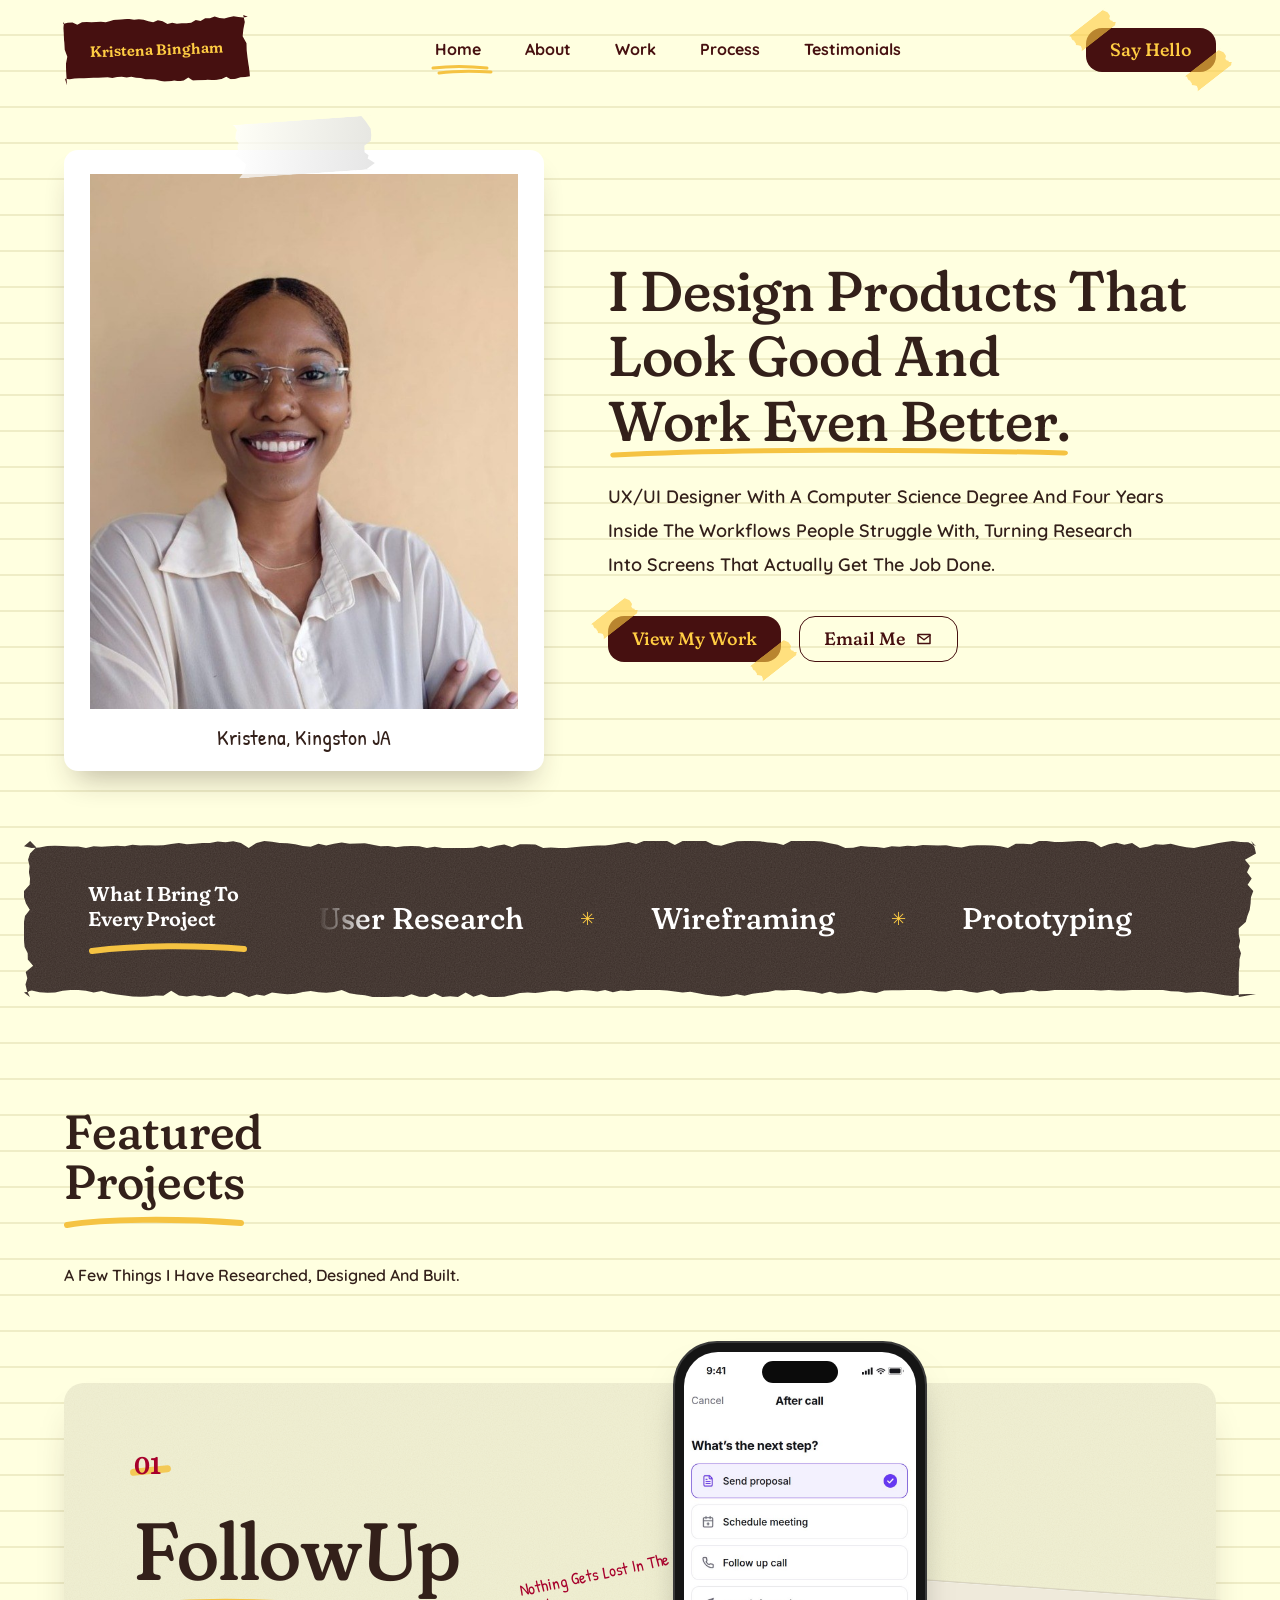
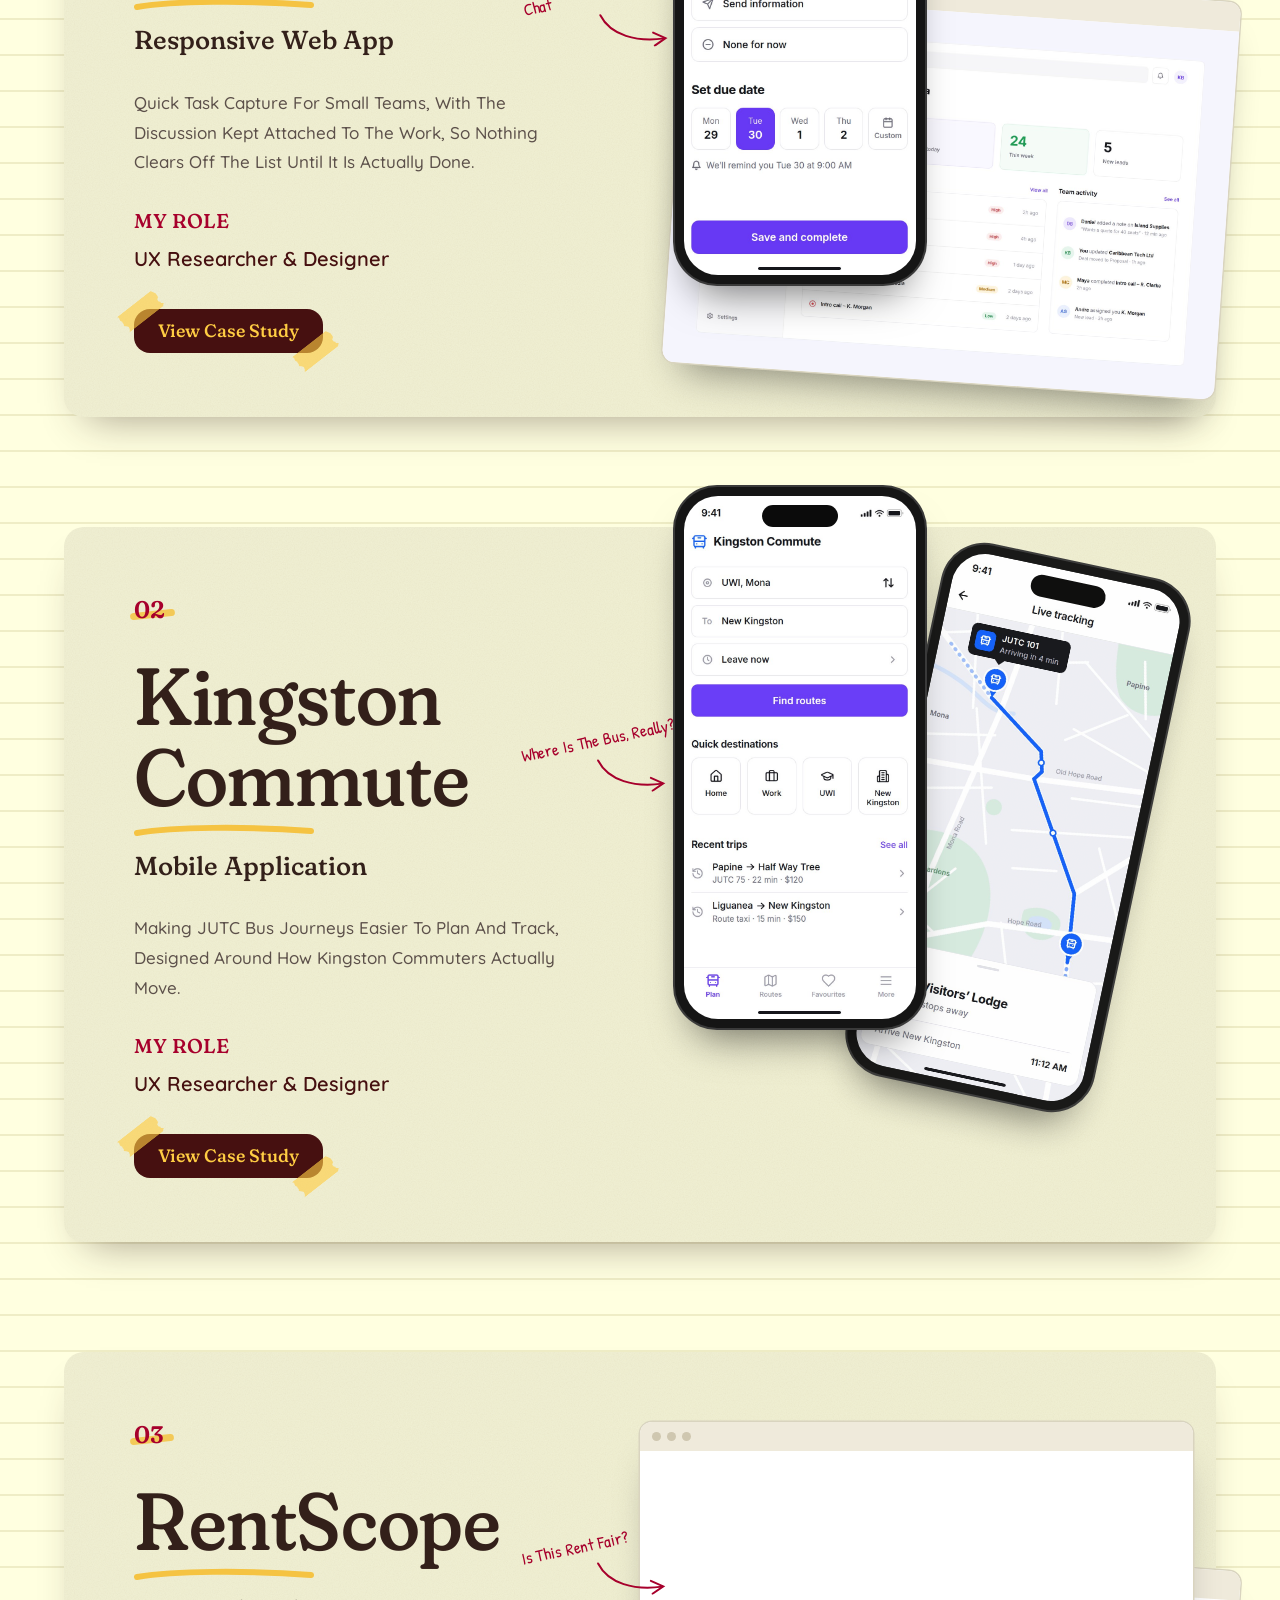
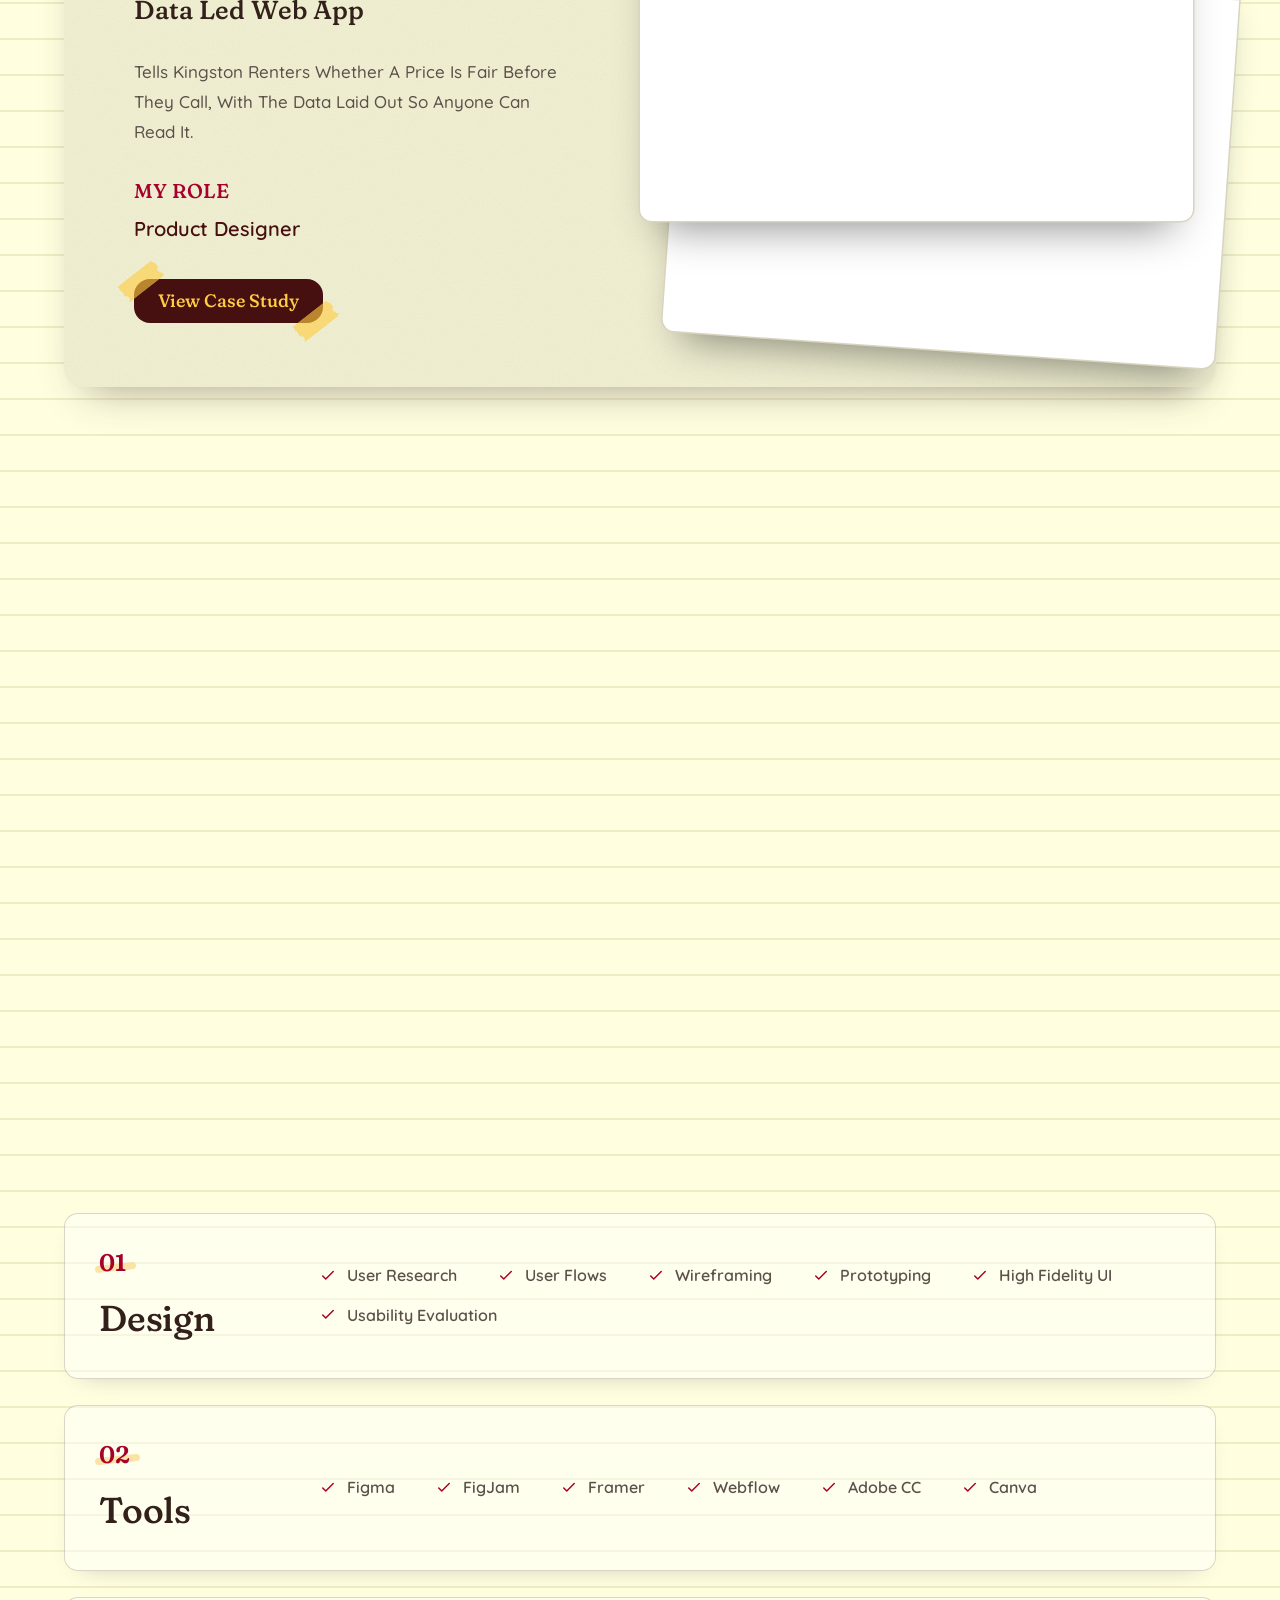
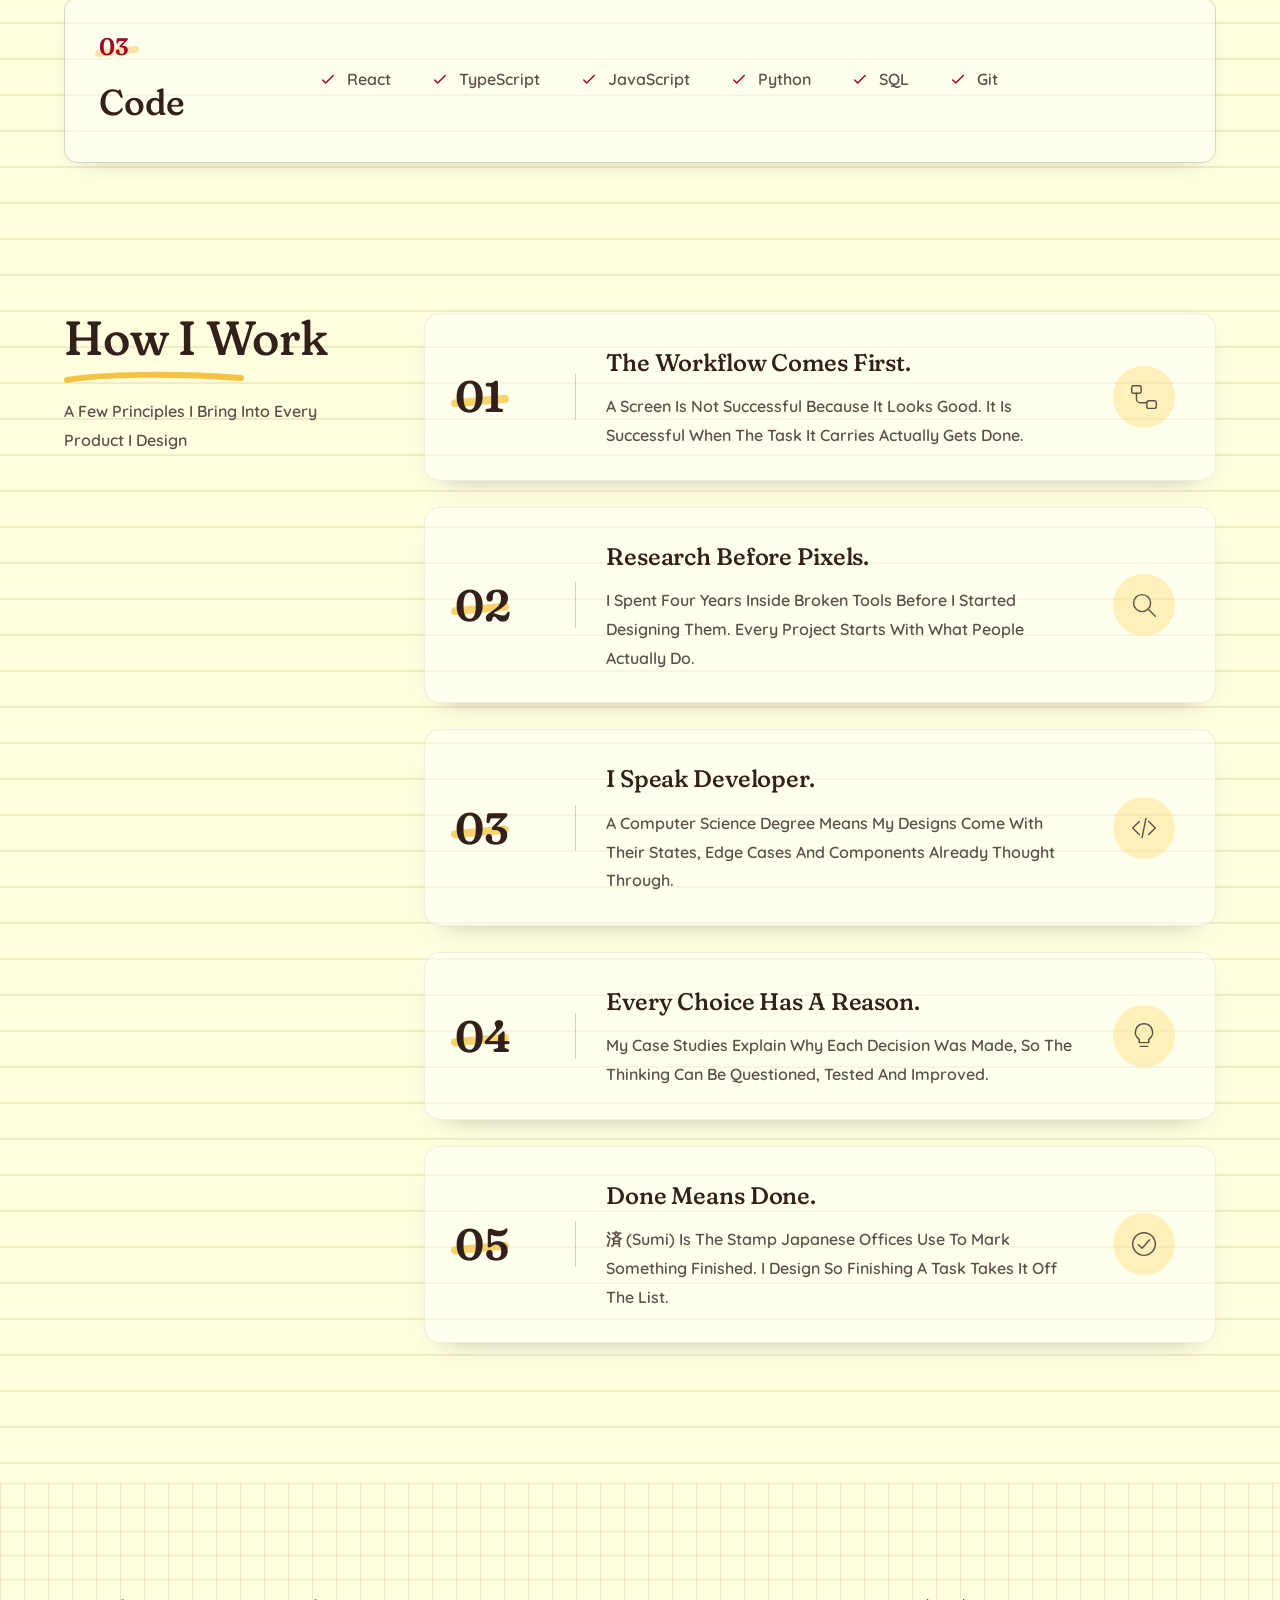
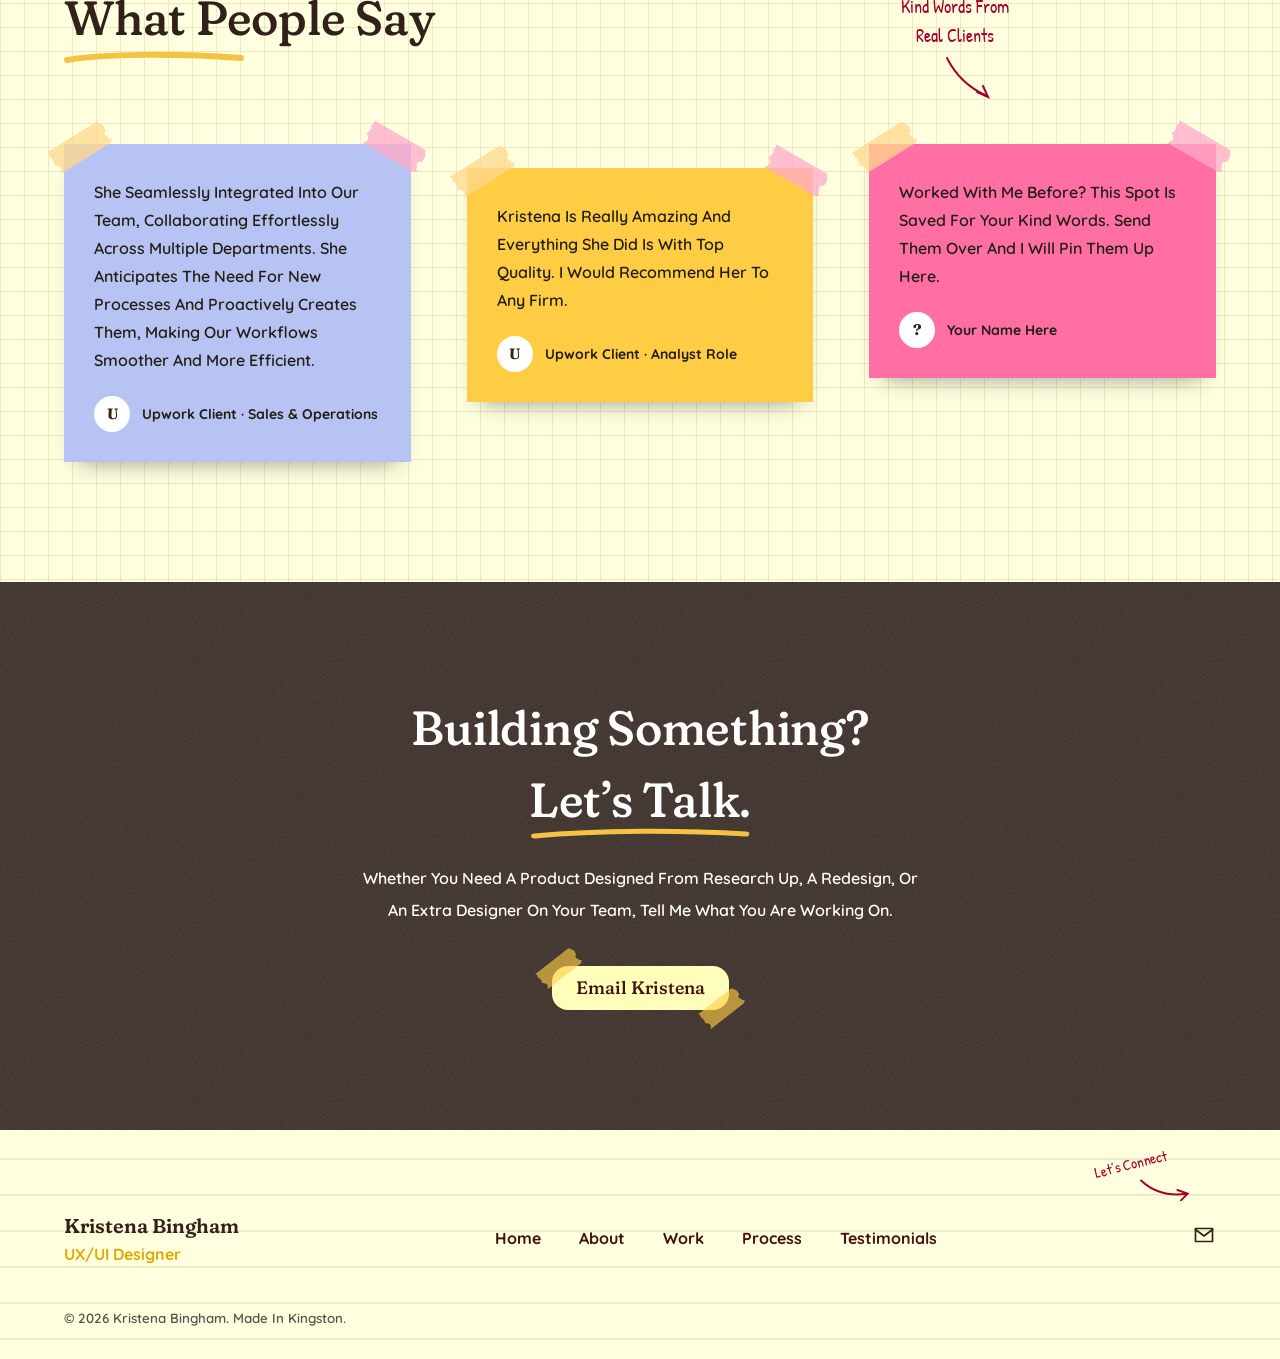
==== index.html @ 09a37aa5 "Rebuild the case studies in the notebook style and add Kristena's photo FollowUp, Kingston Commute a" ====
<!doctype html>
<html lang="en">
<head>
<meta charset="utf-8">
<meta name="viewport" content="width=device-width, initial-scale=1, viewport-fit=cover">
<title>Kristena Bingham | UX/UI Designer</title>
<meta name="description" content="UX/UI designer in Kingston, Jamaica, designing products that look good and work even better. Case studies: FollowUp, Kingston Commute and RentScope.">
<meta name="theme-color" content="#FFFFE0">
<meta property="og:title" content="Kristena Bingham | UX/UI Designer">
<meta property="og:description" content="UX/UI designer in Kingston, Jamaica, designing products that look good and work even better.">
<meta property="og:type" content="website">
<meta property="og:image" content="https://kristena-bingham.vercel.app/assets/images/followup/today.jpg">
<link rel="icon" href="data:image/svg+xml,%3Csvg xmlns='http://www.w3.org/2000/svg' viewBox='0 0 32 32'%3E%3Crect width='32' height='32' rx='7' fill='%23461010'/%3E%3Ctext x='16' y='22' font-family='Georgia' font-weight='700' font-size='15' text-anchor='middle' fill='%23FFCD43'%3EKB%3C/text%3E%3C/svg%3E">
<link rel="preconnect" href="https://fonts.googleapis.com">
<link rel="preconnect" href="https://fonts.gstatic.com" crossorigin>
<link rel="stylesheet" href="https://fonts.googleapis.com/css2?family=Fraunces:opsz,wght,SOFT,WONK@9..144,400..700,0..100,0..1&family=Quicksand:wght@400..700&family=Patrick+Hand&display=swap">
<link rel="stylesheet" href="/assets/css/home-rj.css?v=5">
<script>document.documentElement.classList.add('js')</script>
</head>
<body id="top">

<header class="top">
  <div class="wrap">
    <a class="badge" href="/">Kristena Bingham</a>
    <nav aria-label="Main">
      <ul class="menu">
        <li><a class="on" href="/">Home<svg class="swipe" viewBox="0 0 64 14" aria-hidden="true"><path d="M4 5 C 20 3, 40 3, 58 5" stroke-width="3"/><path d="M10 10 C 26 8, 44 8, 62 9" stroke-width="3"/></svg></a></li>
        <li><a href="#about">About<svg class="swipe" viewBox="0 0 64 14" aria-hidden="true"><path d="M4 5 C 20 3, 40 3, 58 5" stroke-width="3"/><path d="M10 10 C 26 8, 44 8, 62 9" stroke-width="3"/></svg></a></li>
        <li><a href="#work">Work<svg class="swipe" viewBox="0 0 64 14" aria-hidden="true"><path d="M4 5 C 20 3, 40 3, 58 5" stroke-width="3"/><path d="M10 10 C 26 8, 44 8, 62 9" stroke-width="3"/></svg></a></li>
        <li><a href="#process">Process<svg class="swipe" viewBox="0 0 64 14" aria-hidden="true"><path d="M4 5 C 20 3, 40 3, 58 5" stroke-width="3"/><path d="M10 10 C 26 8, 44 8, 62 9" stroke-width="3"/></svg></a></li>
        <li><a href="#testimonials">Testimonials<svg class="swipe" viewBox="0 0 64 14" aria-hidden="true"><path d="M4 5 C 20 3, 40 3, 58 5" stroke-width="3"/><path d="M10 10 C 26 8, 44 8, 62 9" stroke-width="3"/></svg></a></li>
      </ul>
    </nav>
    <a class="btn btn-dark taped" href="mailto:bingham.kristina1@gmail.com">Say Hello</a>
    <button class="burger" type="button" aria-label="Open menu" aria-expanded="false"><svg viewBox="0 0 24 24" fill="none" stroke="currentColor" stroke-width="2" stroke-linecap="round"><path d="M4 7h16M4 12h16M4 17h11"/></svg></button>
  </div>
</header>
<div class="drawer" id="drawer">
  <a href="/">Home</a><a href="#about">About</a><a href="#work">Work</a><a href="#process">Process</a><a href="#testimonials">Testimonials</a><a href="mailto:bingham.kristina1@gmail.com">Say Hello</a>
</div>

<main>

<section class="wrap hero">
  <figure class="polaroid rv">
    <div class="photo">
      <img src="/assets/images/kristena.jpg" alt="Kristena Bingham smiling, arms crossed, in a white shirt" width="800" height="800">
    </div>
    <figcaption>Kristena, Kingston JA</figcaption>
  </figure>
  <div class="rv">
    <h1>I Design Products That Look Good And <em>Work Even Better.<svg class="swipe" viewBox="0 0 300 16" preserveAspectRatio="none" aria-hidden="true"><path d="M4 10 C 80 4, 200 4, 296 8" stroke-width="5"/></svg></em></h1>
    <p class="lead">UX/UI Designer With A Computer Science Degree And Four Years Inside The Workflows People Struggle With, Turning Research Into Screens That Actually Get The Job Done.</p>
    <div class="ctas">
      <a class="btn btn-dark taped" href="#work">View My Work</a>
      <a class="btn btn-line" href="mailto:bingham.kristina1@gmail.com">Email Me
        <svg viewBox="0 0 24 24" fill="none" stroke="currentColor" stroke-width="2" stroke-linecap="round" stroke-linejoin="round" aria-hidden="true"><path d="M4 6h16v12H4z"/><path d="M4 7l8 6 8-6"/></svg></a>
    </div>
  </div>
</section>

<div class="band-wrap">
  <div class="band tools rv">
    <h2>What I Bring To Every Project<svg class="swipe" viewBox="0 0 160 16" aria-hidden="true"><path d="M4 10 C 50 4, 110 4, 156 8" stroke-width="6"/></svg></h2>
    <div class="marquee" aria-label="Skills">
      <div class="track">
        <span>User Research</span><span>Wireframing</span><span>Prototyping</span><span>Figma</span><span>Usability Testing</span><span>User Flows</span><span>HTML · CSS · JS</span>
        <span aria-hidden="true">User Research</span><span aria-hidden="true">Wireframing</span><span aria-hidden="true">Prototyping</span><span aria-hidden="true">Figma</span><span aria-hidden="true">Usability Testing</span><span aria-hidden="true">User Flows</span><span aria-hidden="true">HTML · CSS · JS</span>
      </div>
    </div>
  </div>
</div>

<section class="wrap block" id="work">
  <div class="head rv">
    <h2>Featured<br>Projects</h2>
    <svg class="swipe" viewBox="0 0 180 18" aria-hidden="true"><path d="M3 11 C 40 5, 110 4, 177 9" stroke-width="6"/></svg>
    <p>A Few Things I Have Researched, Designed And Built.</p>
  </div>

  <ol class="projects">
    <li class="proj rv">
      <div class="copy">
        <span class="num">01</span>
        <h3>FollowUp</h3>
        <svg class="swipe title-swipe" viewBox="0 0 180 18" aria-hidden="true"><path d="M3 11 C 40 5, 110 4, 177 9" stroke-width="6"/></svg>
        <p class="kind">Responsive Web App</p>
        <p class="desc">Quick Task Capture For Small Teams, With The Discussion Kept Attached To The Work, So Nothing Clears Off The List Until It Is Actually Done.</p>
        <p class="role-l">My Role</p>
        <p class="role">UX Researcher &amp; Designer</p>
        <a class="btn btn-dark taped" href="/followup">View Case Study</a>
      </div>
      <p class="note hand">Nothing Gets Lost In The Chat<svg viewBox="0 0 70 46" fill="none" stroke="currentColor" stroke-width="2" stroke-linecap="round" aria-hidden="true"><path d="M4 4 C 10 26, 34 38, 62 40"/><path d="M52 32 L 63 40 L 51 45"/></svg></p>
      <div class="art" aria-hidden="true">
        <span class="browser b2"><i><b></b><b></b><b></b></i><img src="/assets/images/followup/today.jpg" alt=""></span>
        <span class="phone p1"><img src="/assets/images/followup/phone.jpg" alt=""></span>
      </div>
    </li>

    <li class="proj rv">
      <div class="copy">
        <span class="num">02</span>
        <h3>Kingston Commute</h3>
        <svg class="swipe title-swipe" viewBox="0 0 180 18" aria-hidden="true"><path d="M3 11 C 40 5, 110 4, 177 9" stroke-width="6"/></svg>
        <p class="kind">Mobile Application</p>
        <p class="desc">Making JUTC Bus Journeys Easier To Plan And Track, Designed Around How Kingston Commuters Actually Move.</p>
        <p class="role-l">My Role</p>
        <p class="role">UX Researcher &amp; Designer</p>
        <a class="btn btn-dark taped" href="/commute">View Case Study</a>
      </div>
      <p class="note hand">Where Is The Bus, Really?<svg viewBox="0 0 70 46" fill="none" stroke="currentColor" stroke-width="2" stroke-linecap="round" aria-hidden="true"><path d="M4 4 C 10 26, 34 38, 62 40"/><path d="M52 32 L 63 40 L 51 45"/></svg></p>
      <div class="art" aria-hidden="true">
        <span class="phone p1"><img src="/assets/images/commute/screen-1.jpg" alt=""></span>
        <span class="phone p2"><img src="/assets/images/commute/screen-4.jpg" alt=""></span>
      </div>
    </li>

    <li class="proj rv">
      <div class="copy">
        <span class="num">03</span>
        <h3>RentScope</h3>
        <svg class="swipe title-swipe" viewBox="0 0 180 18" aria-hidden="true"><path d="M3 11 C 40 5, 110 4, 177 9" stroke-width="6"/></svg>
        <p class="kind">Data Led Web App</p>
        <p class="desc">Tells Kingston Renters Whether A Price Is Fair Before They Call, With The Data Laid Out So Anyone Can Read It.</p>
        <p class="role-l">My Role</p>
        <p class="role">Product Designer</p>
        <a class="btn btn-dark taped" href="/rentscope">View Case Study</a>
      </div>
      <p class="note hand">Is This Rent Fair?<svg viewBox="0 0 70 46" fill="none" stroke="currentColor" stroke-width="2" stroke-linecap="round" aria-hidden="true"><path d="M4 4 C 10 26, 34 38, 62 40"/><path d="M52 32 L 63 40 L 51 45"/></svg></p>
      <div class="art" aria-hidden="true">
        <span class="browser b1"><i><b></b><b></b><b></b></i><img src="/assets/images/rentscope/explore.jpg" alt=""></span>
        <span class="browser b2"><i><b></b><b></b><b></b></i><img src="/assets/images/rentscope/compare.jpg" alt=""></span>
      </div>
    </li>
  </ol>
</section>

<section class="proof" id="about">
  <div class="band-wrap">
    <div class="band rv">
      <div class="grid">
        <div class="head light">
          <h2>Proof Beyond The Pixels.</h2>
          <svg class="swipe" viewBox="0 0 180 18" aria-hidden="true"><path d="M3 11 C 40 5, 110 4, 177 9" stroke-width="6"/></svg>
          <p>A Few Things I Am Proud Of, On And Off The Canvas</p>
        </div>
        <ul>
          <li><svg viewBox="0 0 40 40" aria-hidden="true"><path d="M4 15 20 8l16 7-16 7z"/><path d="M11 18.5v7c0 2.5 4 4.5 9 4.5s9-2 9-4.5v-7"/><path d="M36 15v9"/></svg>BSc Computer Science, UWI</li>
          <li><svg viewBox="0 0 40 40" aria-hidden="true"><rect x="9" y="7" width="22" height="26" rx="2"/><path d="M14 14h12M14 20h12M14 26h7"/></svg>Minor In Japanese</li>
          <li><svg viewBox="0 0 40 40" aria-hidden="true"><circle cx="10" cy="11" r="4"/><circle cx="30" cy="11" r="4"/><circle cx="20" cy="30" r="4"/><path d="M13 13.5 18 27M27 13.5 22 27M14 11h12"/></svg>Four Years Inside Real Workflows</li>
          <li><svg viewBox="0 0 40 40" aria-hidden="true"><circle cx="20" cy="16" r="9"/><path d="M15 23.5 13 34l7-4 7 4-2-10.5"/><path d="M16.5 16l2.5 2.5 4.5-5"/></svg>Google UX Design Certificate</li>
        </ul>
      </div>
    </div>
  </div>
</section>

<section class="wrap block">
  <div class="head rv">
    <h2>What I Design With</h2>
    <svg class="swipe" viewBox="0 0 180 18" aria-hidden="true"><path d="M3 11 C 40 5, 110 4, 177 9" stroke-width="6"/></svg>
    <p>The Skills And Tools I Use Most To Turn Research Into Real Screens</p>
  </div>
  <div class="kit">
    <div class="row rv">
      <div><span class="num">01</span><h3>Design</h3></div>
      <ul>
        <li><svg viewBox="0 0 24 24" aria-hidden="true"><path d="M5 12l4 4 10-10"/></svg>User Research</li>
        <li><svg viewBox="0 0 24 24" aria-hidden="true"><path d="M5 12l4 4 10-10"/></svg>User Flows</li>
        <li><svg viewBox="0 0 24 24" aria-hidden="true"><path d="M5 12l4 4 10-10"/></svg>Wireframing</li>
        <li><svg viewBox="0 0 24 24" aria-hidden="true"><path d="M5 12l4 4 10-10"/></svg>Prototyping</li>
        <li><svg viewBox="0 0 24 24" aria-hidden="true"><path d="M5 12l4 4 10-10"/></svg>High Fidelity UI</li>
        <li><svg viewBox="0 0 24 24" aria-hidden="true"><path d="M5 12l4 4 10-10"/></svg>Usability Evaluation</li>
      </ul>
    </div>
    <div class="row rv">
      <div><span class="num">02</span><h3>Tools</h3></div>
      <ul>
        <li><svg viewBox="0 0 24 24" aria-hidden="true"><path d="M5 12l4 4 10-10"/></svg>Figma</li>
        <li><svg viewBox="0 0 24 24" aria-hidden="true"><path d="M5 12l4 4 10-10"/></svg>FigJam</li>
        <li><svg viewBox="0 0 24 24" aria-hidden="true"><path d="M5 12l4 4 10-10"/></svg>Framer</li>
        <li><svg viewBox="0 0 24 24" aria-hidden="true"><path d="M5 12l4 4 10-10"/></svg>Webflow</li>
        <li><svg viewBox="0 0 24 24" aria-hidden="true"><path d="M5 12l4 4 10-10"/></svg>Adobe CC</li>
        <li><svg viewBox="0 0 24 24" aria-hidden="true"><path d="M5 12l4 4 10-10"/></svg>Canva</li>
      </ul>
    </div>
    <div class="row rv">
      <div><span class="num">03</span><h3>Code</h3></div>
      <ul>
        <li><svg viewBox="0 0 24 24" aria-hidden="true"><path d="M5 12l4 4 10-10"/></svg>React</li>
        <li><svg viewBox="0 0 24 24" aria-hidden="true"><path d="M5 12l4 4 10-10"/></svg>TypeScript</li>
        <li><svg viewBox="0 0 24 24" aria-hidden="true"><path d="M5 12l4 4 10-10"/></svg>JavaScript</li>
        <li><svg viewBox="0 0 24 24" aria-hidden="true"><path d="M5 12l4 4 10-10"/></svg>Python</li>
        <li><svg viewBox="0 0 24 24" aria-hidden="true"><path d="M5 12l4 4 10-10"/></svg>SQL</li>
        <li><svg viewBox="0 0 24 24" aria-hidden="true"><path d="M5 12l4 4 10-10"/></svg>Git</li>
      </ul>
    </div>
  </div>
</section>

<section class="wrap block how" id="process">
  <div class="head rv">
    <h2>How I Work</h2>
    <svg class="swipe" viewBox="0 0 180 18" aria-hidden="true"><path d="M3 11 C 40 5, 110 4, 177 9" stroke-width="6"/></svg>
    <p>A Few Principles I Bring Into Every Product I Design</p>
  </div>
  <ol>
    <li class="rv"><span class="big">01</span><span class="rule"></span><div><h3>The Workflow Comes First.</h3><p>A Screen Is Not Successful Because It Looks Good. It Is Successful When The Task It Carries Actually Gets Done.</p></div><span class="ic"><svg viewBox="0 0 36 36" aria-hidden="true"><rect x="5" y="6" width="10" height="8" rx="2"/><rect x="21" y="22" width="10" height="8" rx="2"/><path d="M10 14v6a4 4 0 0 0 4 4h7"/></svg></span></li>
    <li class="rv"><span class="big">02</span><span class="rule"></span><div><h3>Research Before Pixels.</h3><p>I Spent Four Years Inside Broken Tools Before I Started Designing Them. Every Project Starts With What People Actually Do.</p></div><span class="ic"><svg viewBox="0 0 36 36" aria-hidden="true"><circle cx="16" cy="16" r="9"/><path d="M23 23l7 7"/></svg></span></li>
    <li class="rv"><span class="big">03</span><span class="rule"></span><div><h3>I Speak Developer.</h3><p>A Computer Science Degree Means My Designs Come With Their States, Edge Cases And Components Already Thought Through.</p></div><span class="ic"><svg viewBox="0 0 36 36" aria-hidden="true"><path d="M13 11l-7 7 7 7M23 11l7 7-7 7M20 8l-4 20"/></svg></span></li>
    <li class="rv"><span class="big">04</span><span class="rule"></span><div><h3>Every Choice Has A Reason.</h3><p>My Case Studies Explain Why Each Decision Was Made, So The Thinking Can Be Questioned, Tested And Improved.</p></div><span class="ic"><svg viewBox="0 0 36 36" aria-hidden="true"><path d="M18 5a9 9 0 0 0-5 16.5V25h10v-3.5A9 9 0 0 0 18 5z"/><path d="M14 29h8"/></svg></span></li>
    <li class="rv"><span class="big">05</span><span class="rule"></span><div><h3>Done Means Done.</h3><p>済 (Sumi) Is The Stamp Japanese Offices Use To Mark Something Finished. I Design So Finishing A Task Takes It Off The List.</p></div><span class="ic"><svg viewBox="0 0 36 36" aria-hidden="true"><circle cx="18" cy="18" r="12"/><path d="M12 18.5l4 4 8-9"/></svg></span></li>
  </ol>
</section>

<section class="grid-paper" id="testimonials">
  <div class="wrap">
    <div class="notes-head">
      <div class="head rv">
        <h2>What People Say</h2>
        <svg class="swipe" viewBox="0 0 180 18" aria-hidden="true"><path d="M3 11 C 40 5, 110 4, 177 9" stroke-width="6"/></svg>
      </div>
      <p class="hand rv">Kind Words From<br>Real Clients<svg viewBox="0 0 56 50" fill="none" stroke="currentColor" stroke-width="2" stroke-linecap="round" aria-hidden="true"><path d="M6 4 C 14 20, 28 34, 46 42"/><path d="M36 38 L 47 43 L 42 32"/></svg></p>
    </div>
    <div class="notes">
      <blockquote class="note-card n1 rv">
        <p>She Seamlessly Integrated Into Our Team, Collaborating Effortlessly Across Multiple Departments. She Anticipates The Need For New Processes And Proactively Creates Them, Making Our Workflows Smoother And More Efficient.</p>
        <footer><i>U</i>Upwork Client · Sales &amp; Operations</footer>
      </blockquote>
      <blockquote class="note-card n2 rv">
        <p>Kristena Is Really Amazing And Everything She Did Is With Top Quality. I Would Recommend Her To Any Firm.</p>
        <footer><i>U</i>Upwork Client · Analyst Role</footer>
      </blockquote>
      <a class="note-card n3 rv" href="mailto:bingham.kristina1@gmail.com?subject=A%20few%20kind%20words">
        <p>Worked With Me Before? This Spot Is Saved For Your Kind Words. Send Them Over And I Will Pin Them Up Here.</p>
        <footer><i>?</i>Your Name Here</footer>
      </a>
    </div>
  </div>
</section>

<section class="talk" id="contact">
  <h2 class="rv">Building Something?<br><span>Let&rsquo;s Talk.<svg class="swipe" viewBox="0 0 160 16" preserveAspectRatio="none" aria-hidden="true"><path d="M4 10 C 50 4, 110 4, 156 8" stroke-width="5"/></svg></span></h2>
  <p class="rv">Whether You Need A Product Designed From Research Up, A Redesign, Or An Extra Designer On Your Team, Tell Me What You Are Working On.</p>
  <a class="btn btn-cream taped rv" href="mailto:bingham.kristina1@gmail.com">Email Kristena</a>
</section>

</main>

<footer class="foot wrap">
  <p class="hand">Let&rsquo;s Connect<svg viewBox="0 0 50 34" fill="none" stroke="currentColor" stroke-width="2" stroke-linecap="round" aria-hidden="true"><path d="M3 4 C 12 18, 26 26, 44 28"/><path d="M36 22 L 45 28 L 37 33"/></svg></p>
  <div class="row">
    <div class="who"><b>Kristena Bingham</b><span>UX/UI Designer</span></div>
    <nav aria-label="Footer"><a href="/">Home</a><a href="#about">About</a><a href="#work">Work</a><a href="#process">Process</a><a href="#testimonials">Testimonials</a></nav>
    <div class="soc"><a href="mailto:bingham.kristina1@gmail.com" aria-label="Email"><svg viewBox="0 0 24 24"><path d="M3.5 5.5h17v13h-17z"/><path d="M3.5 6.5l8.5 6.5 8.5-6.5"/></svg></a></div>
  </div>
  <small>&copy; 2026 Kristena Bingham. Made In Kingston.</small>
</footer>

<script>
(function(){
  var io=new IntersectionObserver(function(es){es.forEach(function(e){if(e.isIntersecting){e.target.classList.add('in');io.unobserve(e.target)}})},{threshold:.12});
  document.querySelectorAll('.rv').forEach(function(el){io.observe(el)});
  setTimeout(function(){document.querySelectorAll('.rv').forEach(function(el){if(el.getBoundingClientRect().top<innerHeight)el.classList.add('in')})},60);
  var b=document.querySelector('.burger'),d=document.getElementById('drawer');
  b.addEventListener('click',function(){var o=d.classList.toggle('open');b.setAttribute('aria-expanded',o)});
  d.querySelectorAll('a').forEach(function(a){a.addEventListener('click',function(){d.classList.remove('open');b.setAttribute('aria-expanded','false')})});
})();
</script>
</body>
</html>
---- assets/css/home-rj.css ----
:root{
--torn-band:polygon(0.00% 3.32%,0.63% 4.50%,1.26% 4.12%,1.89% 3.19%,2.52% 3.05%,3.14% 3.16%,3.77% 3.46%,4.40% 3.49%,5.03% 4.50%,5.66% 3.36%,6.29% 3.67%,6.92% 3.32%,7.55% 2.99%,8.18% 3.40%,8.81% 2.35%,9.43% 2.90%,10.06% 2.77%,10.69% 2.84%,11.32% 2.76%,11.95% 1.90%,12.58% 1.23%,13.21% 2.03%,13.84% 1.71%,14.47% 1.21%,15.09% 1.34%,15.72% 0.35%,16.35% 0.87%,16.98% 0.21%,17.61% 1.26%,18.24% 4.50%,18.87% 1.27%,19.50% 0.07%,20.13% 0.54%,20.75% 1.31%,21.38% 1.40%,22.01% 2.03%,22.64% 3.23%,23.27% 3.71%,23.90% 1.69%,24.53% 2.82%,25.16% 1.83%,25.79% 0.99%,26.42% 1.78%,27.04% 1.58%,27.67% 1.44%,28.30% 2.43%,28.93% 3.43%,29.56% 3.21%,30.19% 4.04%,30.82% 3.38%,31.45% 3.15%,32.08% 3.30%,32.70% 4.50%,33.33% 3.70%,33.96% 4.50%,34.59% 4.50%,35.22% 4.50%,35.85% 4.50%,36.48% 4.37%,37.11% 3.12%,37.74% 4.50%,38.36% 3.10%,38.99% 2.27%,39.62% 3.97%,40.25% 2.03%,40.88% 2.13%,41.51% 2.19%,42.14% 4.50%,42.77% 4.11%,43.40% 4.50%,44.03% 4.50%,44.65% 4.05%,45.28% 3.55%,45.91% 3.15%,46.54% 2.94%,47.17% 2.89%,47.80% 2.27%,48.43% 1.24%,49.06% 0.64%,49.69% 1.90%,50.31% 0.00%,50.94% 0.00%,51.57% 0.00%,52.20% 0.00%,52.83% 2.52%,53.46% 0.00%,54.09% 0.00%,54.72% 0.00%,55.35% 0.00%,55.97% 2.47%,56.60% 3.03%,57.23% 1.43%,57.86% 0.22%,58.49% 0.00%,59.12% 0.00%,59.75% 0.18%,60.38% 0.99%,61.01% 1.22%,61.64% 2.61%,62.26% 0.00%,62.89% 0.00%,63.52% 0.08%,64.15% 0.00%,64.78% 0.38%,65.41% 1.45%,66.04% 2.43%,66.67% 4.50%,67.30% 4.33%,67.92% 3.17%,68.55% 3.74%,69.18% 3.83%,69.81% 4.44%,70.44% 3.41%,71.07% 3.63%,71.70% 2.99%,72.33% 3.42%,72.96% 2.60%,73.58% 2.79%,74.21% 2.88%,74.84% 2.70%,75.47% 3.76%,76.10% 4.16%,76.73% 3.06%,77.36% 2.78%,77.99% 2.72%,78.62% 2.87%,79.25% 3.39%,79.87% 4.45%,80.50% 1.72%,81.13% 1.76%,81.76% 2.08%,82.39% 0.00%,83.02% 0.00%,83.65% 0.63%,84.28% 0.71%,84.91% 0.33%,85.53% 0.00%,86.16% 0.00%,86.79% 0.73%,87.42% 4.03%,88.05% 2.07%,88.68% 1.20%,89.31% 2.33%,89.94% 1.35%,90.57% 4.50%,91.19% 3.62%,91.82% 2.03%,92.45% 2.36%,93.08% 1.79%,93.71% 3.03%,94.34% 3.97%,94.97% 4.50%,95.60% 3.42%,96.23% 2.60%,96.86% 1.50%,97.48% 0.60%,98.11% 0.00%,98.74% 0.65%,99.37% 0.83%,100.00% 3.33%,99.60% 0.00%,99.88% 4.00%,100.00% 8.00%,99.10% 12.00%,99.51% 16.00%,99.27% 20.00%,99.65% 24.00%,99.32% 28.00%,99.78% 32.00%,99.59% 36.00%,99.56% 40.00%,99.49% 44.00%,99.30% 48.00%,99.17% 52.00%,98.60% 56.00%,98.60% 60.00%,98.71% 64.00%,98.60% 68.00%,98.78% 72.00%,98.66% 76.00%,98.65% 80.00%,98.60% 84.00%,98.60% 88.00%,98.60% 92.00%,98.60% 96.00%,98.60% 100.00%,100.00% 98.12%,99.37% 98.09%,98.74% 98.30%,98.11% 99.36%,97.48% 98.93%,96.86% 98.09%,96.23% 97.32%,95.60% 96.65%,94.97% 97.02%,94.34% 97.21%,93.71% 96.43%,93.08% 96.33%,92.45% 95.50%,91.82% 95.50%,91.19% 95.50%,90.57% 95.50%,89.94% 95.50%,89.31% 95.86%,88.68% 95.86%,88.05% 95.50%,87.42% 95.83%,86.79% 95.50%,86.16% 95.50%,85.53% 95.50%,84.91% 95.50%,84.28% 95.50%,83.65% 95.50%,83.02% 96.23%,82.39% 96.32%,81.76% 95.57%,81.13% 96.77%,80.50% 97.02%,79.87% 97.33%,79.25% 98.15%,78.62% 95.50%,77.99% 96.33%,77.36% 97.32%,76.73% 96.64%,76.10% 95.50%,75.47% 95.50%,74.84% 96.40%,74.21% 96.32%,73.58% 95.50%,72.96% 95.50%,72.33% 95.50%,71.70% 95.50%,71.07% 95.75%,70.44% 95.71%,69.81% 95.81%,69.18% 97.50%,68.55% 96.79%,67.92% 95.92%,67.30% 96.88%,66.67% 97.57%,66.04% 97.76%,65.41% 96.71%,64.78% 97.91%,64.15% 96.84%,63.52% 96.37%,62.89% 95.50%,62.26% 95.50%,61.64% 95.90%,61.01% 95.68%,60.38% 96.81%,59.75% 97.28%,59.12% 97.93%,58.49% 99.21%,57.86% 98.29%,57.23% 99.30%,56.60% 99.72%,55.97% 99.09%,55.35% 98.51%,54.72% 97.62%,54.09% 96.61%,53.46% 97.16%,52.83% 96.47%,52.20% 95.89%,51.57% 95.50%,50.94% 95.50%,50.31% 95.50%,49.69% 95.50%,49.06% 96.18%,48.43% 95.78%,47.80% 96.95%,47.17% 95.50%,46.54% 96.54%,45.91% 95.76%,45.28% 95.50%,44.65% 95.87%,44.03% 96.84%,43.40% 96.03%,42.77% 95.96%,42.14% 96.77%,41.51% 97.46%,40.88% 97.11%,40.25% 97.39%,39.62% 98.64%,38.99% 99.79%,38.36% 100.00%,37.74% 100.00%,37.11% 98.29%,36.48% 99.84%,35.85% 97.18%,35.22% 100.00%,34.59% 99.48%,33.96% 100.00%,33.33% 97.70%,32.70% 99.93%,32.08% 99.91%,31.45% 98.20%,30.82% 100.00%,30.19% 99.69%,29.56% 100.00%,28.93% 100.00%,28.30% 100.00%,27.67% 98.85%,27.04% 98.43%,26.42% 97.56%,25.79% 95.50%,25.16% 96.73%,24.53% 97.20%,23.90% 96.89%,23.27% 96.17%,22.64% 96.82%,22.01% 97.94%,21.38% 98.20%,20.75% 97.72%,20.13% 97.04%,19.50% 99.12%,18.87% 98.47%,18.24% 100.00%,17.61% 97.82%,16.98% 96.81%,16.35% 99.80%,15.72% 100.00%,15.09% 98.91%,14.47% 99.75%,13.84% 98.85%,13.21% 99.71%,12.58% 99.11%,11.95% 95.95%,11.32% 99.12%,10.69% 99.03%,10.06% 99.74%,9.43% 99.84%,8.81% 99.63%,8.18% 99.08%,7.55% 98.32%,6.92% 97.52%,6.29% 96.18%,5.66% 97.06%,5.03% 96.06%,4.40% 95.50%,3.77% 95.50%,3.14% 95.93%,2.52% 97.15%,1.89% 97.25%,1.26% 96.95%,0.63% 95.76%,0.00% 97.08%,0.48% 100.00%,0.24% 96.00%,0.12% 92.00%,0.27% 88.00%,0.14% 84.00%,0.74% 80.00%,0.31% 76.00%,0.30% 72.00%,0.05% 68.00%,0.00% 64.00%,0.00% 60.00%,0.00% 56.00%,0.00% 52.00%,0.08% 48.00%,0.47% 44.00%,0.16% 40.00%,0.00% 36.00%,0.00% 32.00%,0.46% 28.00%,0.49% 24.00%,0.40% 20.00%,0.45% 16.00%,0.33% 12.00%,0.49% 8.00%,0.99% 4.00%,0.50% 0.00%);
--torn-badge:polygon(0.00% 4.29%,2.56% 2.79%,5.13% 2.45%,7.69% 6.39%,10.26% 2.59%,12.82% 2.29%,15.38% 3.15%,17.95% 3.16%,20.51% 2.75%,23.08% 3.72%,25.64% 2.16%,28.21% 0.00%,30.77% 0.00%,33.33% 0.00%,35.90% 0.00%,38.46% 1.56%,41.03% 1.18%,43.59% 1.92%,46.15% 4.57%,48.72% 6.39%,51.28% 3.81%,53.85% 5.44%,56.41% 10.00%,58.97% 8.36%,61.54% 10.00%,64.10% 9.77%,66.67% 10.00%,69.23% 9.48%,71.79% 5.14%,74.36% 7.07%,76.92% 3.09%,79.49% 3.32%,82.05% 0.82%,84.62% 3.47%,87.18% 4.36%,89.74% 2.95%,92.31% 1.64%,94.87% 2.75%,97.44% 4.08%,100.00% 3.14%,97.50% 0.00%,98.23% 11.11%,97.31% 22.22%,96.80% 33.33%,98.74% 44.44%,98.72% 55.56%,99.02% 66.67%,99.42% 77.78%,100.00% 88.89%,100.00% 100.00%,100.00% 95.96%,97.44% 96.95%,94.87% 97.22%,92.31% 99.25%,89.74% 100.00%,87.18% 95.49%,84.62% 99.01%,82.05% 100.00%,79.49% 100.00%,76.92% 99.15%,74.36% 100.00%,71.79% 100.00%,69.23% 100.00%,66.67% 94.58%,64.10% 99.10%,61.54% 100.00%,58.97% 98.74%,56.41% 100.00%,53.85% 100.00%,51.28% 98.22%,48.72% 96.17%,46.15% 95.46%,43.59% 94.99%,41.03% 93.00%,38.46% 92.31%,35.90% 90.50%,33.33% 91.21%,30.77% 90.00%,28.21% 90.09%,25.64% 91.37%,23.08% 90.00%,20.51% 90.00%,17.95% 90.00%,15.38% 90.00%,12.82% 90.00%,10.26% 90.00%,7.69% 90.00%,5.13% 90.00%,2.56% 90.80%,0.00% 90.00%,0.96% 100.00%,0.87% 88.89%,0.77% 77.78%,0.83% 66.67%,1.69% 55.56%,0.44% 44.44%,0.35% 33.33%,0.00% 22.22%,0.00% 11.11%,0.68% 0.00%);
--torn-tape:polygon(0.00% 0.00%,0.98% 0.00%,1.98% 0.00%,2.61% 0.00%,3.25% 0.00%,4.01% 0.00%,5.05% 0.00%,5.77% 0.00%,6.49% 0.00%,7.13% 0.00%,8.17% 0.00%,8.72% 0.00%,9.05% 0.00%,9.94% 0.00%,10.97% 0.00%,11.87% 0.00%,12.65% 0.00%,13.56% 0.00%,14.10% 0.00%,14.88% 0.00%,15.21% 0.00%,15.60% 0.00%,16.25% 0.00%,16.96% 0.00%,17.57% 0.00%,17.89% 0.00%,18.76% 0.00%,19.48% 0.00%,19.96% 0.00%,20.50% 0.00%,21.11% 0.00%,21.59% 0.00%,21.93% 0.00%,22.97% 0.00%,24.06% 0.00%,24.90% 0.00%,25.91% 0.00%,26.54% 0.00%,27.50% 0.00%,27.97% 0.00%,28.87% 0.00%,29.63% 0.00%,30.67% 0.00%,31.03% 0.00%,31.98% 0.00%,32.36% 0.00%,33.09% 0.00%,34.17% 0.00%,34.45% 0.00%,34.94% 0.00%,35.47% 0.00%,36.02% 0.00%,36.35% 0.00%,37.39% 0.00%,38.35% 0.00%,38.96% 0.00%,39.54% 0.00%,40.32% 0.00%,40.63% 0.00%,40.94% 0.00%,41.97% 0.00%,42.51% 0.00%,43.21% 0.00%,44.28% 0.00%,45.38% 0.00%,46.05% 0.00%,46.51% 0.00%,47.04% 0.00%,48.09% 0.00%,49.12% 0.00%,49.57% 0.00%,50.55% 0.00%,51.13% 0.00%,51.81% 0.00%,52.23% 0.00%,53.25% 0.00%,54.37% 0.00%,54.82% 0.00%,55.63% 0.00%,56.07% 0.00%,57.09% 0.00%,57.41% 0.00%,57.78% 0.00%,58.67% 0.00%,59.21% 0.00%,60.25% 0.00%,61.26% 0.00%,62.14% 0.00%,62.53% 0.00%,63.39% 0.00%,64.46% 0.00%,65.12% 0.00%,65.46% 0.00%,65.93% 0.00%,66.47% 0.00%,67.34% 0.00%,67.79% 0.00%,68.22% 0.00%,68.70% 0.00%,69.54% 0.00%,70.48% 0.00%,71.07% 0.00%,71.91% 0.00%,72.93% 0.00%,73.71% 0.00%,74.18% 0.00%,74.71% 0.00%,75.77% 0.00%,76.61% 0.00%,77.13% 0.00%,77.94% 0.00%,78.30% 0.00%,79.40% 0.00%,80.05% 0.00%,80.78% 0.00%,81.50% 0.00%,81.82% 0.00%,82.61% 0.00%,83.13% 0.00%,83.62% 0.00%,84.57% 0.00%,84.92% 0.00%,85.44% 0.00%,86.36% 0.00%,86.84% 0.00%,87.36% 0.00%,88.10% 0.00%,88.54% 0.00%,89.57% 0.00%,90.68% 0.00%,90.99% 0.00%,91.66% 0.00%,92.57% 0.00%,93.17% 0.00%,94.23% 0.00%,94.93% 0.00%,95.36% 0.00%,96.11% 0.00%,96.93% 0.00%,97.51% 0.00%,98.34% 0.00%,99.28% 0.00%,100.00% 0.00%,92.39% 0.00%,95.32% 10.99%,98.43% 24.87%,98.51% 36.89%,97.88% 47.05%,93.04% 55.41%,92.88% 67.51%,95.60% 73.65%,94.78% 79.64%,99.68% 88.63%,93.57% 98.68%,100.00% 100.00%,98.99% 100.00%,98.56% 100.00%,98.15% 100.00%,97.85% 100.00%,97.16% 100.00%,96.51% 100.00%,95.86% 100.00%,95.36% 100.00%,94.41% 100.00%,94.07% 100.00%,93.03% 100.00%,92.27% 100.00%,91.53% 100.00%,90.59% 100.00%,90.11% 100.00%,89.70% 100.00%,89.16% 100.00%,88.85% 100.00%,88.30% 100.00%,87.50% 100.00%,86.78% 100.00%,86.28% 100.00%,85.50% 100.00%,85.15% 100.00%,84.18% 100.00%,83.76% 100.00%,83.26% 100.00%,82.85% 100.00%,81.99% 100.00%,81.01% 100.00%,80.07% 100.00%,79.74% 100.00%,79.11% 100.00%,78.53% 100.00%,78.06% 100.00%,76.97% 100.00%,76.65% 100.00%,75.96% 100.00%,75.04% 100.00%,73.93% 100.00%,73.53% 100.00%,72.87% 100.00%,71.96% 100.00%,71.65% 100.00%,71.17% 100.00%,70.14% 100.00%,69.74% 100.00%,69.13% 100.00%,68.60% 100.00%,67.97% 100.00%,67.62% 100.00%,67.31% 100.00%,66.20% 100.00%,65.27% 100.00%,64.38% 100.00%,63.91% 100.00%,63.41% 100.00%,62.67% 100.00%,62.19% 100.00%,61.52% 100.00%,60.45% 100.00%,59.87% 100.00%,59.31% 100.00%,58.20% 100.00%,57.41% 100.00%,57.10% 100.00%,56.48% 100.00%,55.65% 100.00%,55.32% 100.00%,54.75% 100.00%,53.89% 100.00%,52.88% 100.00%,52.11% 100.00%,51.08% 100.00%,50.41% 100.00%,49.80% 100.00%,48.82% 100.00%,48.22% 100.00%,47.28% 100.00%,46.82% 100.00%,46.25% 100.00%,45.81% 100.00%,45.07% 100.00%,44.65% 100.00%,44.20% 100.00%,43.74% 100.00%,43.07% 100.00%,42.53% 100.00%,41.87% 100.00%,40.76% 100.00%,39.91% 100.00%,38.90% 100.00%,38.45% 100.00%,37.85% 100.00%,37.51% 100.00%,36.65% 100.00%,36.06% 100.00%,35.55% 100.00%,35.26% 100.00%,34.83% 100.00%,34.33% 100.00%,33.72% 100.00%,32.66% 100.00%,31.78% 100.00%,31.27% 100.00%,30.69% 100.00%,30.28% 100.00%,29.21% 100.00%,28.63% 100.00%,27.71% 100.00%,26.82% 100.00%,25.78% 100.00%,25.48% 100.00%,24.93% 100.00%,24.33% 100.00%,23.98% 100.00%,22.96% 100.00%,22.40% 100.00%,21.48% 100.00%,20.76% 100.00%,20.43% 100.00%,19.82% 100.00%,19.34% 100.00%,19.03% 100.00%,18.62% 100.00%,17.84% 100.00%,17.54% 100.00%,16.99% 100.00%,16.36% 100.00%,15.62% 100.00%,15.23% 100.00%,14.35% 100.00%,13.85% 100.00%,12.96% 100.00%,12.12% 100.00%,11.72% 100.00%,11.27% 100.00%,10.75% 100.00%,9.87% 100.00%,9.25% 100.00%,8.65% 100.00%,7.64% 100.00%,7.17% 100.00%,6.65% 100.00%,6.08% 100.00%,5.62% 100.00%,5.30% 100.00%,5.00% 100.00%,4.19% 100.00%,3.44% 100.00%,2.48% 100.00%,1.38% 100.00%,0.85% 100.00%,0.00% 100.00%,1.95% 100.00%,6.00% 88.96%,7.82% 75.04%,5.69% 68.91%,3.85% 64.34%,0.54% 56.50%,2.95% 48.76%,2.52% 39.79%,3.62% 34.48%,1.50% 25.74%,2.16% 14.96%,3.08% 10.35%,1.36% 2.19%);
}
/* Kristena Bingham home, notebook edition */
:root{
  --paper:#FFFFE0;
  --line:#EFEDC6;
  --ink:#33201A;
  --maroon:#461010;
  --brown:#3A2D28;
  --yellow:#FFCD43;
  --stroke:#F5C342;
  --cream:#FDFEBA;
  --red:#A7002C;
  --card:#F1F1D4;
  --muted:#5C504A;
  --serif:"Fraunces",Georgia,"Times New Roman",serif;
  --sans:"Quicksand",ui-sans-serif,system-ui,sans-serif;
  --hand:"Patrick Hand","Comic Sans MS",cursive;
  --max:1216px;
  --grain-dark:url("data:image/svg+xml,%3Csvg xmlns='http://www.w3.org/2000/svg' width='220' height='220'%3E%3Cfilter id='n'%3E%3CfeTurbulence type='fractalNoise' baseFrequency='.8' numOctaves='3' stitchTiles='stitch'/%3E%3CfeColorMatrix values='0 0 0 0 1 0 0 0 0 .95 0 0 0 0 .85 0 0 0 .12 0'/%3E%3C/filter%3E%3Crect width='100%25' height='100%25' filter='url(%23n)'/%3E%3C/svg%3E");
  --noise:url("data:image/svg+xml,%3Csvg xmlns='http://www.w3.org/2000/svg' width='220' height='220'%3E%3Cfilter id='n'%3E%3CfeTurbulence type='fractalNoise' baseFrequency='.85' numOctaves='3' stitchTiles='stitch'/%3E%3CfeColorMatrix values='0 0 0 0 .35 0 0 0 0 .25 0 0 0 0 .15 0 0 0 .09 0'/%3E%3C/filter%3E%3Crect width='100%25' height='100%25' filter='url(%23n)'/%3E%3C/svg%3E");
}
*{box-sizing:border-box;margin:0;padding:0}
html{overflow-x:clip;scroll-behavior:smooth;scroll-padding-top:100px}
body{
  font-family:var(--sans);color:var(--ink);font-size:16px;line-height:1.6;font-weight:500;
  background-color:var(--paper);
  background-image:repeating-linear-gradient(to bottom,transparent 0 34px,var(--line) 34px 36px);
  -webkit-font-smoothing:antialiased;overflow-x:hidden;
}
img{display:block;max-width:100%}
a{color:inherit;text-decoration:none}
.wrap{max-width:var(--max);margin:0 auto;padding:0 32px}
.serif{font-family:var(--serif);font-variation-settings:"SOFT" 100,"WONK" 0}
h1,h2,h3,h4{font-family:var(--serif);font-variation-settings:"SOFT" 100,"WONK" 0;font-weight:500;color:var(--ink);letter-spacing:-.005em}
.hand{font-family:var(--hand);color:var(--red)}
.sr{position:absolute;width:1px;height:1px;overflow:hidden;clip:rect(0 0 0 0)}

/* highlighter strokes */
.swipe{display:block;color:var(--stroke)}
.swipe path{fill:none;stroke:currentColor;stroke-linecap:round}

/* tape */
.taped{position:relative}
.taped::before,.taped::after{content:"";position:absolute;width:46px;height:20px;background:rgba(255,205,67,.62);clip-path:var(--torn-tape);pointer-events:none}
.taped::before{left:-16px;top:-8px;transform:rotate(-38deg)}
.taped::after{right:-16px;bottom:-8px;transform:rotate(-38deg)}

/* buttons */
.btn{display:inline-flex;align-items:center;gap:10px;font-family:var(--serif);font-variation-settings:"SOFT" 100;font-size:18px;line-height:1;padding:13px 24px;border-radius:16px;transition:transform .18s ease}
.btn:hover{transform:translateY(-2px) rotate(-1deg)}
.btn-dark{background:var(--maroon);color:var(--yellow)}
.btn-line{border:1.5px solid var(--maroon);color:var(--maroon);background:transparent}
.btn-cream{background:var(--cream);color:var(--maroon)}
.btn svg{width:18px;height:18px}

/* header */
.top{position:fixed;inset:0 0 auto;z-index:40;padding:18px 0;background-color:rgba(255,255,224,.9);background-image:repeating-linear-gradient(to bottom,transparent 0 34px,var(--line) 34px 36px);backdrop-filter:blur(4px)}
.top .wrap{display:flex;align-items:center;justify-content:space-between;gap:24px}
.badge{display:inline-block;background:var(--maroon);color:var(--yellow);clip-path:var(--torn-badge);padding:20px 26px;font-family:var(--serif);font-variation-settings:"SOFT" 100;font-weight:600;font-size:15px;transform:rotate(-2deg)}
.menu{display:flex;gap:44px;list-style:none}
.menu a{font-weight:700;color:var(--maroon);position:relative;padding-bottom:8px}
.menu a .swipe{position:absolute;left:-6px;bottom:-10px;width:64px;height:14px;opacity:0;transition:opacity .2s}
.menu a.on .swipe,.menu a:hover .swipe{opacity:1}
.burger{display:none;background:none;border:0;color:var(--maroon);width:40px;height:40px}
.burger svg{width:28px;height:28px}
.drawer{display:none}

/* hero */
.hero{padding-top:150px;padding-bottom:70px;display:grid;grid-template-columns:480px 1fr;gap:64px;align-items:center}
.polaroid{position:relative;background:#fff;border-radius:14px;padding:24px 26px 62px;box-shadow:0 18px 30px -12px rgba(51,32,26,.32);transform:rotate(-1.5deg)}
.polaroid::before{content:"";position:absolute;top:-30px;left:50%;width:140px;height:54px;transform:translateX(-50%) rotate(-4deg);background:linear-gradient(100deg,rgba(255,255,255,.75),rgba(225,225,225,.85));clip-path:var(--torn-tape);box-shadow:0 1px 2px rgba(0,0,0,.05)}
.polaroid .photo{aspect-ratio:4/5;background:#F3EEDB var(--noise);display:grid;place-items:center;overflow:hidden}
.polaroid .photo img{width:100%;height:100%;object-fit:cover;object-position:50% 30%}
.polaroid .photo span{font-family:var(--hand);color:var(--muted);font-size:22px;text-align:center;line-height:1.2}
.polaroid figcaption{position:absolute;left:0;right:0;bottom:16px;text-align:center;font-family:var(--hand);font-size:22px;color:var(--ink)}
.hero h1{font-size:56px;line-height:1.16}
.hero h1 em{font-style:normal;position:relative;white-space:nowrap}
.hero h1 em .swipe{position:absolute;left:0;right:0;bottom:-6px;width:100%;height:16px}
.hero p.lead{margin-top:26px;font-size:18px;font-weight:600;line-height:1.9;max-width:560px}
.hero .ctas{display:flex;flex-wrap:wrap;gap:18px;margin-top:34px}

/* torn bands */
.band{position:relative;background:var(--brown) var(--grain-dark);color:#fff;clip-path:var(--torn-band);filter:drop-shadow(0 6px 10px rgba(0,0,0,.15))}
.band-wrap{padding:0 24px;max-width:1280px;margin:0 auto}
.tools{display:flex;align-items:center;gap:40px;padding:40px 64px}
.tools h2{color:#fff;font-size:20px;font-weight:600;line-height:1.25;flex:0 0 190px}
.tools h2 .swipe{width:160px;height:16px;margin-top:10px}
.marquee{overflow:hidden;flex:1;min-width:0;mask-image:linear-gradient(90deg,transparent,#000 6%,#000 94%,transparent)}
.marquee .track{display:flex;gap:56px;width:max-content;animation:roll 32s linear infinite}
.marquee span{font-family:var(--serif);font-variation-settings:"SOFT" 100;font-size:30px;white-space:nowrap;color:#fff;display:flex;align-items:center;gap:56px}
.marquee span::after{content:"✳";font-size:18px;color:var(--yellow)}
@keyframes roll{to{transform:translateX(-50%)}}

/* section heads */
section.block{padding-top:110px;padding-bottom:40px}
.head h2{font-size:48px;line-height:1.05;display:inline-block}
.head .swipe{width:180px;height:18px;margin-top:6px}
.head p{margin-top:26px;font-weight:600;max-width:420px;line-height:2.2}
.head.light h2{color:#fff}
.head.light p{color:var(--yellow)}

/* projects */
.projects{list-style:none;margin-top:90px;display:grid;gap:110px}
.proj{position:relative;border-radius:20px;background:var(--card) var(--noise);box-shadow:0 22px 40px -22px rgba(51,32,26,.45);min-height:600px;display:grid;grid-template-columns:1fr 1fr;align-items:center;overflow:visible}
.proj .copy{padding:64px 0 64px 70px;position:relative;z-index:2;isolation:isolate}
.num{font-family:var(--serif);font-variation-settings:"SOFT" 100;font-size:24px;font-weight:600;color:var(--red);position:relative;display:inline-block}
.num::before{content:"";position:absolute;left:-4px;right:-10px;top:52%;height:7px;background:var(--stroke);border-radius:6px;transform:rotate(-6deg);z-index:-1;opacity:.85}
.proj h3{font-size:81px;line-height:1;margin-top:26px}
.proj .title-swipe{width:180px;height:18px;margin-top:4px}
.proj .kind{font-family:var(--serif);font-variation-settings:"SOFT" 100;font-size:26px;margin-top:6px}
.proj .desc{margin-top:26px;font-size:17px;color:var(--muted);line-height:1.75;max-width:440px}
.proj .role-l{margin-top:28px;font-family:var(--serif);font-variation-settings:"SOFT" 100;color:var(--red);font-size:20px;text-transform:uppercase;letter-spacing:.01em}
.proj .role{font-size:20px;font-weight:600;color:var(--maroon);margin-top:6px}
.proj .btn{margin-top:34px}
.proj .note{position:absolute;left:40%;top:28%;width:180px;transform:rotate(-12deg);font-size:17px;line-height:1.2;z-index:3}
.proj .note svg{display:block;width:70px;height:46px;margin:6px 0 0 70px;color:var(--red)}
.proj .art{position:relative;height:100%;min-height:600px}

/* device frames */
.phone{position:absolute;width:250px;aspect-ratio:780/1688;border-radius:42px;background:#151515;padding:9px;box-shadow:0 0 0 2px #3a3a3a,0 26px 40px -18px rgba(0,0,0,.55)}
.phone img{width:100%;height:100%;object-fit:cover;border-radius:34px}
.phone::after{content:"";position:absolute;top:18px;left:50%;width:76px;height:22px;border-radius:12px;background:#0b0b0b;transform:translateX(-50%)}
.phone.p1{left:6%;top:-40px;z-index:2}
.phone.p2{left:44%;top:30px;transform:rotate(12deg);opacity:.98}
.browser{position:absolute;width:96%;border-radius:12px;background:#fff;box-shadow:0 0 0 1.5px #d9d4bf,0 26px 40px -20px rgba(0,0,0,.45);overflow:hidden}
.browser img{aspect-ratio:1800/1202;object-fit:cover;object-position:top}
.browser i{display:flex;gap:6px;padding:10px 12px;background:#efeadb}
.browser i b{width:9px;height:9px;border-radius:50%;background:#cfc7b0}
.browser.b1{left:0;top:70px;z-index:2}
.browser.b2{left:6%;top:200px;transform:rotate(4deg)}
.proj.flip{grid-template-columns:1fr 1fr}

/* proof */
.proof{padding:70px 0 10px}
.proof .band{padding:72px 72px}
.proof .band .grid{display:grid;grid-template-columns:380px 1fr;gap:40px;align-items:center}
.proof ul{list-style:none;display:grid;grid-template-columns:repeat(4,1fr);gap:24px;text-align:center}
.proof li{font-size:15px;font-weight:700;line-height:1.4}
.proof li svg{width:40px;height:40px;margin:0 auto 14px;color:#fff;fill:none;stroke:currentColor;stroke-width:1.6;stroke-linecap:round;stroke-linejoin:round}

/* design kit */
.kit{display:grid;gap:26px;margin-top:60px}
.kit .row{border:1.5px solid rgba(51,32,26,.18);border-radius:14px;background:rgba(255,255,255,.45);box-shadow:0 10px 24px -18px rgba(51,32,26,.4);padding:30px 34px;display:grid;grid-template-columns:200px 1fr;align-items:center;gap:20px}
.kit .row h3{font-size:36px;margin-top:8px}
.kit ul{list-style:none;display:flex;flex-wrap:wrap;gap:14px 40px}
.kit li{font-weight:600;color:var(--muted);display:flex;align-items:center;gap:10px}
.kit li svg{width:18px;height:18px;color:var(--red);fill:none;stroke:currentColor;stroke-width:2;stroke-linecap:round;stroke-linejoin:round}

/* how I work */
.how{display:grid;grid-template-columns:300px 1fr;gap:60px;align-items:start}
.how .head{position:sticky;top:130px}
.how ol{list-style:none;display:grid;gap:26px}
.how li{isolation:isolate;display:grid;grid-template-columns:90px 1px 1fr 72px;gap:30px;align-items:center;background:rgba(255,255,255,.45);border:1.5px solid rgba(51,32,26,.08);border-radius:16px;padding:30px 30px;box-shadow:0 12px 26px -20px rgba(51,32,26,.5)}
.how .big{font-family:var(--serif);font-variation-settings:"SOFT" 100;font-size:44px;font-weight:600;color:var(--ink);position:relative}
.how .big::before{content:"";position:absolute;left:-4px;width:58px;top:50%;height:8px;background:var(--stroke);border-radius:6px;opacity:.75;z-index:-1;transform:rotate(-5deg)}
.how .rule{width:1px;height:46px;background:rgba(51,32,26,.2)}
.how h3{font-size:24px}
.how p{margin-top:10px;color:var(--muted);font-weight:600;line-height:1.8}
.how .ic{width:62px;height:62px;border-radius:50%;background:rgba(255,205,67,.3);display:grid;place-items:center}
.how .ic svg{width:34px;height:34px;color:var(--muted);fill:none;stroke:currentColor;stroke-width:1.5;stroke-linecap:round;stroke-linejoin:round}

/* testimonials */
.grid-paper{background-color:var(--paper);background-image:linear-gradient(rgba(214,208,150,.45) 1px,transparent 1px),linear-gradient(90deg,rgba(214,208,150,.45) 1px,transparent 1px);background-size:24px 24px;padding:110px 0 120px;margin-top:100px}
.notes-head{display:flex;justify-content:space-between;align-items:flex-start;gap:20px}
.notes-head .hand{transform:rotate(-8deg);font-size:18px;text-align:center;margin-right:18%}
.notes-head .hand svg{display:block;width:56px;height:50px;margin:4px auto 0 40px}
.notes{display:grid;grid-template-columns:repeat(3,1fr);gap:56px;margin-top:40px;align-items:start}
.note-card{position:relative;padding:34px 30px 30px;box-shadow:0 14px 22px -14px rgba(0,0,0,.4);font-weight:600;line-height:1.75;color:#231E15}
.note-card::before,.note-card::after{content:"";position:absolute;width:64px;height:26px;clip-path:var(--torn-tape)}
.note-card::before{left:-16px;top:-10px;background:rgba(255,215,140,.75);transform:rotate(-32deg)}
.note-card::after{right:-16px;top:-10px;background:rgba(255,170,200,.75);transform:rotate(30deg)}
.note-card footer{display:flex;align-items:center;gap:12px;margin-top:22px;font-size:14px;font-weight:700}
.note-card footer i{width:36px;height:36px;border-radius:50%;background:#fff;display:grid;place-items:center;font-style:normal;font-family:var(--serif);font-size:15px;color:var(--ink)}
.n1{background:#B7C3F2;transform:rotate(-2deg)}
.n2{background:var(--yellow);transform:rotate(1.5deg);margin-top:24px}
.n3{background:#FF6FA3;transform:rotate(-1deg)}

/* contact */
.talk{background:var(--brown) var(--grain-dark);color:#fff;text-align:center;padding:110px 24px 120px}
.talk h2{color:#fff;font-size:48px;line-height:1.5}
.talk h2 span{position:relative;display:inline-block}
.talk h2 span .swipe{position:absolute;left:0;right:0;bottom:-6px;width:100%;height:16px}
.talk p{max-width:560px;margin:26px auto 40px;font-weight:600;line-height:2}

/* footer */
.foot{padding-top:80px;padding-bottom:30px;position:relative}
.foot .row{display:flex;align-items:center;justify-content:space-between;gap:30px;flex-wrap:wrap}
.foot .who b{font-family:var(--serif);font-variation-settings:"SOFT" 100;font-weight:600;font-size:20px;color:var(--ink);display:block}
.foot .who span{color:#E2A800;font-weight:700}
.foot nav{display:flex;gap:38px;font-weight:700;color:var(--maroon)}
.foot .soc{display:flex;gap:20px}
.foot .soc svg{width:24px;height:24px;color:var(--ink);fill:none;stroke:currentColor;stroke-width:1.7;stroke-linecap:round;stroke-linejoin:round}
.foot .hand{position:absolute;right:60px;top:20px;transform:rotate(-14deg);font-size:15px}
.foot .hand svg{display:block;width:50px;height:34px;margin:2px 0 0 40px;color:var(--red)}
.foot small{display:block;margin-top:40px;color:var(--muted);font-weight:600}

/* reveal */
.js .rv{opacity:0;transform:translateY(26px);transition:opacity .7s ease,transform .7s ease}
.js .rv.in{opacity:1;transform:none}
@media (prefers-reduced-motion:reduce){.js .rv{opacity:1;transform:none}.marquee .track{animation:none}}

/* responsive */
@media (max-width:1100px){
  .hero{grid-template-columns:400px 1fr;gap:44px}.hero h1{font-size:46px}
  .proj h3{font-size:64px}.phone{width:210px}
  .proof ul{grid-template-columns:repeat(2,1fr)}
  .how{grid-template-columns:1fr}.how .head{position:static}
}
@media (max-width:860px){
  .menu,.top .btn{display:none}.burger{display:block}
  .drawer.open{display:block;position:fixed;inset:86px 0 auto;z-index:39;background:var(--paper);border-bottom:1.5px solid var(--line);padding:20px 32px 28px}
  .drawer a{display:block;font-weight:700;color:var(--maroon);padding:10px 0;font-size:18px}
  .wrap{padding:0 16px}
  .hero{grid-template-columns:1fr;padding-top:130px;gap:48px}.polaroid{width:100%;max-width:360px;margin:20px auto 0}
  .hero h1{font-size:38px}
  .tools{flex-direction:column;align-items:flex-start;padding:40px 30px;gap:24px}.tools h2{flex:none}
  .marquee{width:100%}
  .hero + .band-wrap{margin-top:40px}
  .head h2{font-size:38px}
  .proj{grid-template-columns:1fr;min-height:0}
  .proj .copy{padding:44px 26px 20px}
  .proj h3{font-size:56px}
  .proj .note{display:none}
  .proj .art{min-height:460px;margin:0 0 30px}
  .phone{width:180px}.phone.p1{left:8%;top:10px}.phone.p2{left:46%;top:50px}
  .browser{width:92%}.browser.b1{top:10px}.browser.b2{top:150px;left:8%}
  .proof .band{padding:56px 28px}
  .proof .band .grid{grid-template-columns:1fr}
  .kit .row{grid-template-columns:1fr;padding:24px}
  .how li{grid-template-columns:60px 1fr;gap:16px;padding:22px}
  .how .rule,.how .ic{display:none}.how .big{font-size:34px}
  .notes{grid-template-columns:1fr;gap:40px}.n2{margin-top:0}
  .notes-head .hand{display:none}
  .talk h2{font-size:36px}
  .foot nav{flex-wrap:wrap;gap:20px}.foot .hand{display:none}
}

main{overflow-x:clip}

/* ===== case study pages ===== */
.cs-hero{padding-top:150px;padding-bottom:50px;display:grid;grid-template-columns:minmax(0,1fr) 240px;gap:48px;align-items:center}
.cs-hero .eyebrow{font-weight:700;color:var(--red);font-family:var(--serif);font-variation-settings:"SOFT" 100;text-transform:uppercase;letter-spacing:.04em;font-size:15px;margin-bottom:16px}
.cs-hero h1{font-size:54px;line-height:1.15;text-wrap:balance}
.cs-tag{position:relative;justify-self:end;background:var(--brown) var(--grain-dark);color:#fff;padding:30px 26px 26px;transform:rotate(-5deg);box-shadow:0 14px 24px -12px rgba(0,0,0,.45);display:grid;grid-template-columns:1fr 1fr;gap:6px 22px;min-width:220px}
.cs-tag::before,.cs-tag::after{content:"";position:absolute;width:56px;height:22px;background:rgba(255,205,67,.62);clip-path:var(--torn-tape)}
.cs-tag::before{left:-18px;top:-6px;transform:rotate(-40deg)}
.cs-tag::after{right:-18px;top:-6px;transform:rotate(40deg)}
.cs-tag dt{font-family:var(--serif);font-variation-settings:"SOFT" 100;font-size:17px}
.cs-tag dd{font-family:var(--hand);font-size:21px;color:var(--yellow);line-height:1.1}
.cs-band{background:var(--maroon) var(--grain-dark);border-radius:6px;padding:46px 40px;overflow:hidden}
.cs-band .phones{display:flex;justify-content:center;gap:28px;flex-wrap:wrap}
.cs-band .phones .phone{position:relative;left:auto;top:auto;width:200px;transform:none}
.cs-band .phones .phone:nth-child(even){transform:translateY(26px)}
.cs-band .browser{position:relative;left:auto;top:auto;width:100%;max-width:980px;margin:0 auto;transform:none}
.cs-band .browser img{aspect-ratio:auto}
.cs-meta{display:grid;gap:22px;padding:56px 0 20px}
.cs-meta div{display:grid;grid-template-columns:150px 1fr;gap:20px;align-items:baseline}
.cs-meta dt{font-weight:700;color:var(--maroon)}
.cs-meta dd{font-weight:600;color:var(--muted)}
.cs-meta dd a{color:var(--red);text-decoration:underline;text-decoration-color:var(--stroke);text-decoration-thickness:3px;text-underline-offset:4px}
.status{display:inline-block;font-family:var(--hand);font-size:19px;color:var(--red);transform:rotate(-2deg)}

.chap{display:grid;grid-template-columns:150px minmax(0,1fr);gap:40px;padding-top:70px;padding-bottom:10px}
.chap>.lbl{font-weight:700;color:var(--maroon);text-transform:uppercase;letter-spacing:.04em;font-size:16px;padding-top:12px}
.chap>.lbl .swipe{width:44px;height:10px;margin-top:4px}
.chap .body{min-width:0;display:grid;gap:22px}
.chap h2{font-size:36px;line-height:1.25;text-wrap:balance}
.chap p{color:var(--muted);font-weight:600;line-height:1.95;font-size:17px;max-width:70ch}
.chap .lead-in{color:var(--ink)}
.hmw{position:relative;background:#fff;padding:30px 34px;box-shadow:0 14px 26px -18px rgba(51,32,26,.5);transform:rotate(-.6deg);max-width:760px}
.hmw::before{content:"";position:absolute;width:70px;height:22px;background:rgba(255,205,67,.62);clip-path:var(--torn-tape);top:-10px;left:30px;transform:rotate(-6deg)}
.hmw .hand{font-size:20px;display:block;margin-bottom:6px}
.hmw p{color:var(--ink);font-family:var(--serif);font-variation-settings:"SOFT" 100;font-size:24px;line-height:1.45;font-weight:500}
.sub-h{font-family:var(--hand);color:var(--red);font-size:21px;margin-top:6px}
.points{list-style:none;display:grid;grid-template-columns:repeat(2,minmax(0,1fr));gap:26px 44px}
.points.one{grid-template-columns:1fr}
.points li{display:grid;grid-template-columns:56px minmax(0,1fr);gap:4px 14px}
.points .num{font-size:22px;align-self:start}
.points b{font-family:var(--serif);font-variation-settings:"SOFT" 100;font-weight:600;font-size:20px;color:var(--ink)}
.points p{grid-column:2;font-size:16px;line-height:1.75}
.steps{list-style:none;display:grid;grid-template-columns:repeat(auto-fill,minmax(170px,1fr));gap:30px 22px;margin-top:8px}
.steps li{position:relative;padding:22px 18px 20px;box-shadow:0 12px 20px -14px rgba(0,0,0,.4);color:#231E15}
.steps li:nth-child(3n+1){background:#FFF3B5;transform:rotate(-1.4deg)}
.steps li:nth-child(3n+2){background:#DCE3FB;transform:rotate(1deg)}
.steps li:nth-child(3n){background:#FFD6E5;transform:rotate(-.6deg)}
.steps li::before{content:"";position:absolute;width:48px;height:18px;background:rgba(255,205,67,.6);clip-path:var(--torn-tape);top:-8px;left:50%;transform:translateX(-50%) rotate(-4deg)}
.steps .hand{color:var(--red);font-size:17px}
.steps h3{font-size:19px;margin:4px 0 6px;line-height:1.25}
.steps p{font-size:14.5px;line-height:1.6;color:#4a3f38;font-weight:600}
.trio{display:grid;grid-template-columns:repeat(3,minmax(0,1fr));gap:24px}
.trio .steps li{transform:none}

.screen{display:grid;gap:22px;margin-top:22px}
.screen figure{position:relative;background:#fff;padding:14px;border-radius:10px;box-shadow:0 18px 30px -18px rgba(51,32,26,.5)}
.screen figure::before{content:"";position:absolute;width:90px;height:26px;background:rgba(255,255,255,.85);clip-path:var(--torn-tape);top:-12px;left:50%;transform:translateX(-50%) rotate(-3deg);box-shadow:0 1px 2px rgba(0,0,0,.08)}
.screen figure img{width:100%;border-radius:4px}
.screen .cap{display:flex;align-items:baseline;gap:16px;flex-wrap:wrap}
.screen .cap .hand{font-size:18px}
.screen h3{font-size:28px}
.notes-list{list-style:none;counter-reset:n;display:grid;grid-template-columns:repeat(2,minmax(0,1fr));gap:14px 40px}
.notes-list li{counter-increment:n;position:relative;padding-left:40px;color:var(--muted);font-weight:600;line-height:1.7;font-size:15.5px}
.notes-list li::before{content:counter(n);position:absolute;left:0;top:1px;width:26px;height:26px;border-radius:50%;background:var(--maroon);color:var(--yellow);font-family:var(--serif);font-size:13px;display:grid;place-items:center}
.notes-list li b{color:var(--ink);font-weight:700}
.gallery{display:flex;gap:22px;overflow-x:auto;padding:30px 4px 26px;scroll-snap-type:x mandatory}
.gallery figure{flex:0 0 190px;scroll-snap-align:start;text-align:center}
.gallery .phone{position:relative;left:auto;top:auto;width:190px;transform:none}
.gallery figcaption{font-family:var(--hand);color:var(--red);font-size:18px;margin-top:12px}
.fineprint{font-family:var(--hand);color:var(--red);font-size:18px}
.link-hand{font-weight:700;color:var(--red);text-decoration:underline;text-decoration-color:var(--stroke);text-decoration-thickness:3px;text-underline-offset:5px}

/* demos, notebook styling */
.demo{position:relative;display:grid;gap:22px;background:#fff;padding:30px 32px;border-radius:12px;box-shadow:0 18px 30px -20px rgba(51,32,26,.5);max-width:760px}
.demo::before{content:"";position:absolute;width:70px;height:22px;background:rgba(255,205,67,.62);clip-path:var(--torn-tape);top:-10px;right:40px;transform:rotate(5deg)}
.demo .mono,.tries span{font-family:var(--sans);font-weight:700;font-size:13px;text-transform:uppercase;letter-spacing:.06em;color:var(--maroon)}
.log-box{display:grid;gap:10px}
.demo textarea{width:100%;min-height:4.6em;field-sizing:content;resize:none;border:0;border-bottom:2px solid rgba(51,32,26,.25);background:transparent;font:500 21px/1.5 var(--serif);font-variation-settings:"SOFT" 100;color:var(--ink);padding:4px 0 12px}
.demo textarea:focus{outline:none;border-bottom-color:var(--stroke)}
.tries{display:flex;flex-wrap:wrap;gap:8px 22px;align-items:baseline}
.tries button{background:none;border:0;padding:0;cursor:pointer;font:600 15px var(--sans);color:var(--muted);text-decoration:underline;text-decoration-color:var(--stroke);text-decoration-thickness:2px;text-underline-offset:4px}
.tries button:hover{color:var(--ink)}
.types{display:flex;gap:10px;flex-wrap:wrap}
.types button{border:1.5px solid var(--maroon);background:transparent;color:var(--maroon);border-radius:12px;padding:6px 14px;font:700 14px var(--sans);cursor:pointer}
.types button[aria-pressed="true"]{background:var(--maroon);color:var(--yellow)}
.extract{color:var(--ink)!important;font-weight:700!important;margin-bottom:-10px}
.fields{display:grid}
.fields div{display:grid;grid-template-columns:130px minmax(0,1fr);gap:16px;padding:11px 0;border-top:1px dashed rgba(51,32,26,.22)}
.fields dt{color:var(--muted);font-weight:600}
.fields dd{color:var(--ink);font-weight:700}
.fields dd.miss{color:var(--muted);font-weight:500}
.closes{display:flex;gap:12px;color:var(--ink)!important;min-height:1.6em}
.closes .mono{color:var(--red)}
.price-row{display:grid;grid-template-columns:minmax(0,1fr) auto;gap:18px 36px;align-items:end}
.price-row label{display:grid;gap:8px}
.price-row output{font:600 46px/1 var(--serif);font-variation-settings:"SOFT" 100;color:var(--ink)}
.demo input[type=range]{width:100%;accent-color:var(--maroon)}
.demo select{border:0;border-bottom:2px solid rgba(51,32,26,.25);background:transparent;font:700 16px var(--sans);color:var(--ink);padding:6px 22px 6px 0}
.verdict{font:600 28px/1.25 var(--serif)!important;font-variation-settings:"SOFT" 100;color:var(--ink)!important}
.verdict em{font-style:normal;color:#2F7D4E}
.hist{position:relative;display:flex;align-items:flex-end;gap:4px;height:160px;border-bottom:2px solid var(--ink);margin-top:26px}
.hist i{flex:1;background:rgba(124,92,255,.3);border-radius:2px 2px 0 0;transition:height .5s ease,background-color .3s}
.hist i.lo{background:rgba(47,125,78,.35)}
.hist i.on{background:var(--maroon)}
.hist .median{position:absolute;top:0;bottom:0;width:0;border-left:2px dashed var(--ink);transition:left .4s ease}
.hist .median span{position:absolute;top:-24px;left:0;transform:translateX(-50%);white-space:nowrap;font-family:var(--hand);font-size:17px;color:var(--red)}
.hist-axis{display:flex;justify-content:space-between;font-weight:700;font-size:12px;color:var(--muted);margin-top:8px}

.more{padding-top:90px;padding-bottom:110px}
.more .row{display:flex;align-items:flex-end;gap:40px;flex-wrap:wrap}
.more .note-hand{transform:rotate(-12deg);font-size:17px;line-height:1.2;margin-bottom:24px}
.more-cards{display:grid;grid-template-columns:repeat(2,minmax(0,1fr));gap:36px;margin-top:50px;max-width:900px}
.more-card{position:relative;display:grid;grid-template-columns:120px 1fr 30px;gap:20px;align-items:center;background:rgba(255,255,224,.75);border:1.5px solid rgba(51,32,26,.2);border-radius:14px;padding:16px 20px;box-shadow:0 12px 22px -18px rgba(51,32,26,.6);transition:transform .2s}
.more-card:hover{transform:translateY(-3px) rotate(-.5deg)}
.more-card::before{content:"";position:absolute;width:52px;height:20px;background:rgba(255,205,67,.62);clip-path:var(--torn-tape);top:-9px;left:-14px;transform:rotate(-38deg)}
.more-card img{width:120px;height:80px;object-fit:cover;object-position:top;border-radius:6px;border:1px solid rgba(0,0,0,.08)}
.more-card b{display:block;font-family:var(--serif);font-variation-settings:"SOFT" 100;font-weight:600;font-size:24px;color:var(--ink)}
.more-card span{font-weight:600;color:var(--muted)}
.more-card svg{width:26px;height:26px;color:var(--maroon)}

@media (max-width:860px){
  .cs-hero{grid-template-columns:1fr;padding-top:120px;gap:36px}
  .cs-hero h1{font-size:36px}
  .cs-tag{justify-self:start;margin-left:14px}
  .cs-band{padding:30px 16px}
  .cs-band .phones .phone{width:140px}.cs-band .phones .phone:nth-child(n+3){display:none}
  .cs-meta div{grid-template-columns:1fr;gap:4px}
  .chap{grid-template-columns:1fr;gap:14px;padding-top:56px}
  .chap h2{font-size:28px}
  .points,.notes-list,.trio{grid-template-columns:1fr}
  .demo{padding:24px 20px}
  .price-row{grid-template-columns:1fr}
  .more-cards{grid-template-columns:1fr}
  .more-card{grid-template-columns:90px 1fr 24px}.more-card img{width:90px;height:64px}
}
.chap p.sub-h{font-family:var(--hand);color:var(--red);font-size:21px;font-weight:400;line-height:1.3;margin-top:6px}
.chap p.status{font-family:var(--hand);color:var(--red);font-size:20px;font-weight:400;line-height:1.3}
.chap p.fineprint{font-family:var(--hand);color:var(--red);font-size:18px;font-weight:400;line-height:1.4}
.cs-tag{min-width:250px}.cs-tag dd{white-space:nowrap}
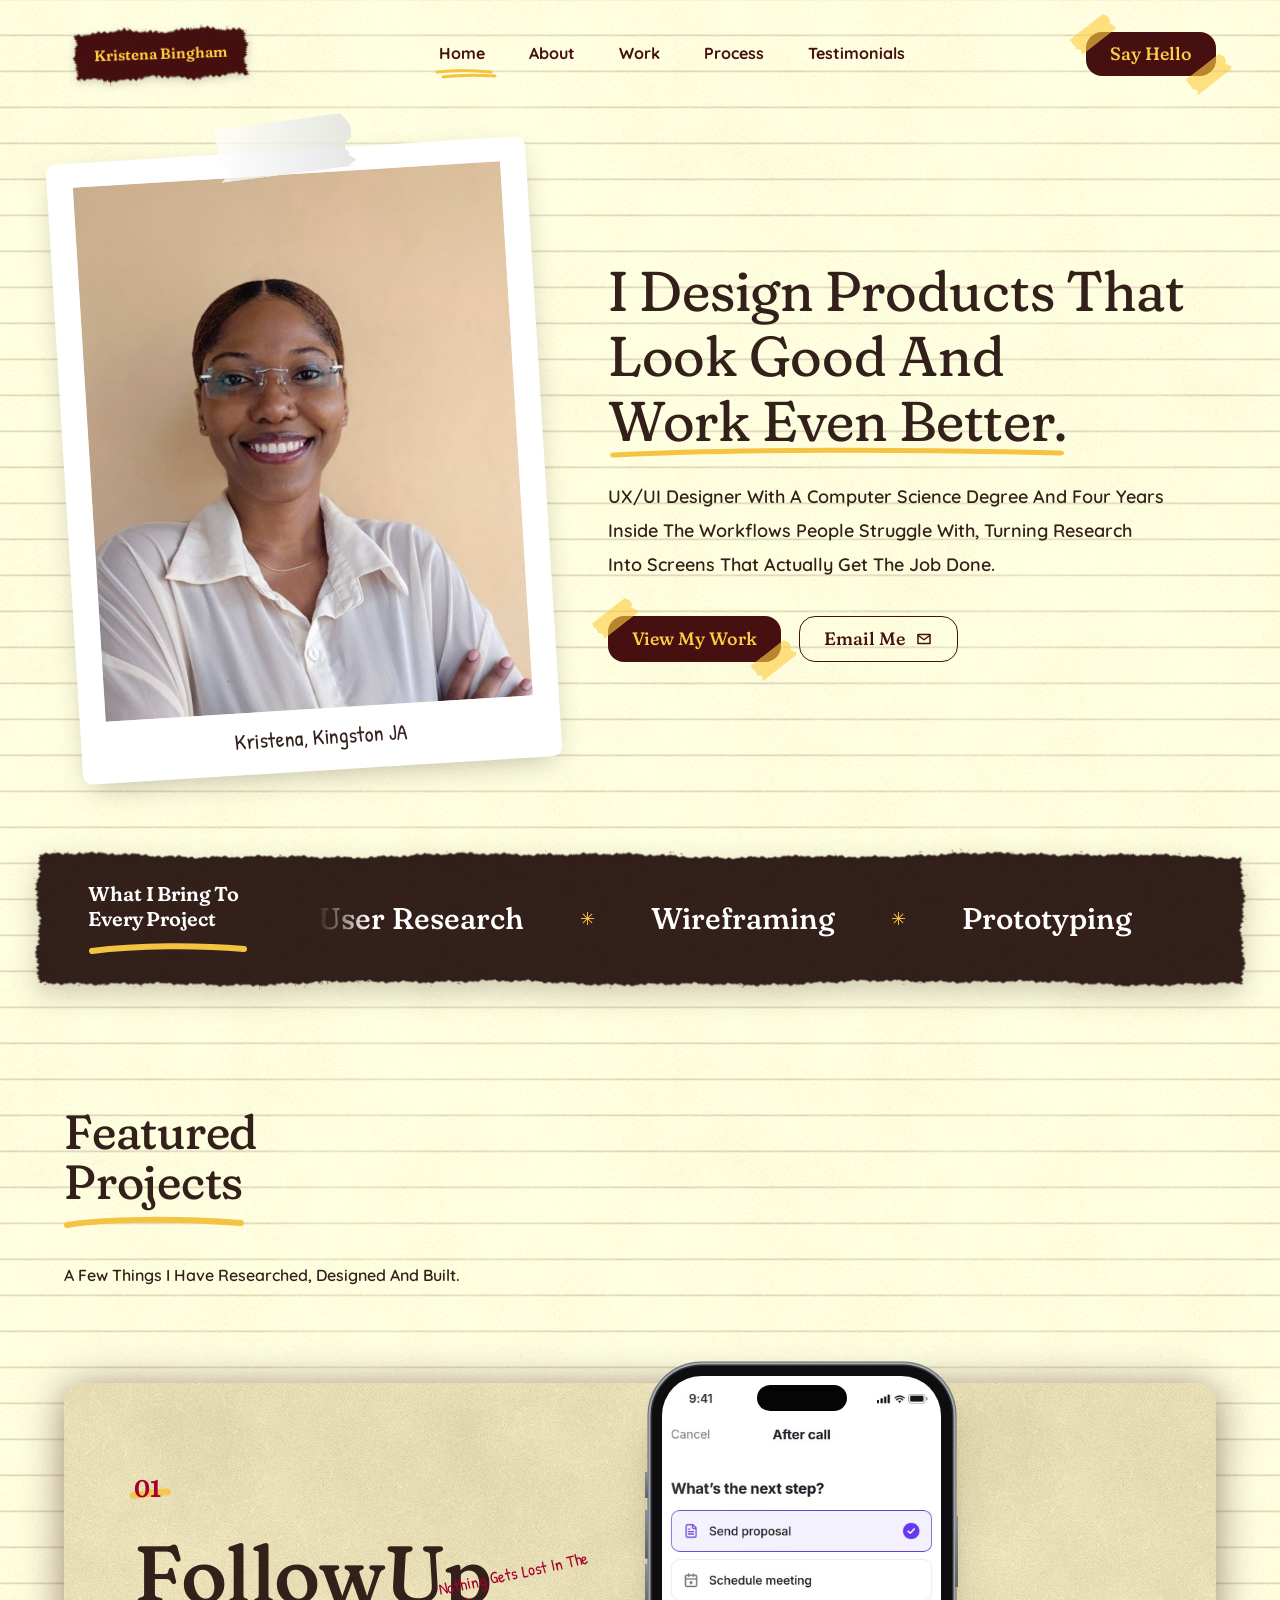
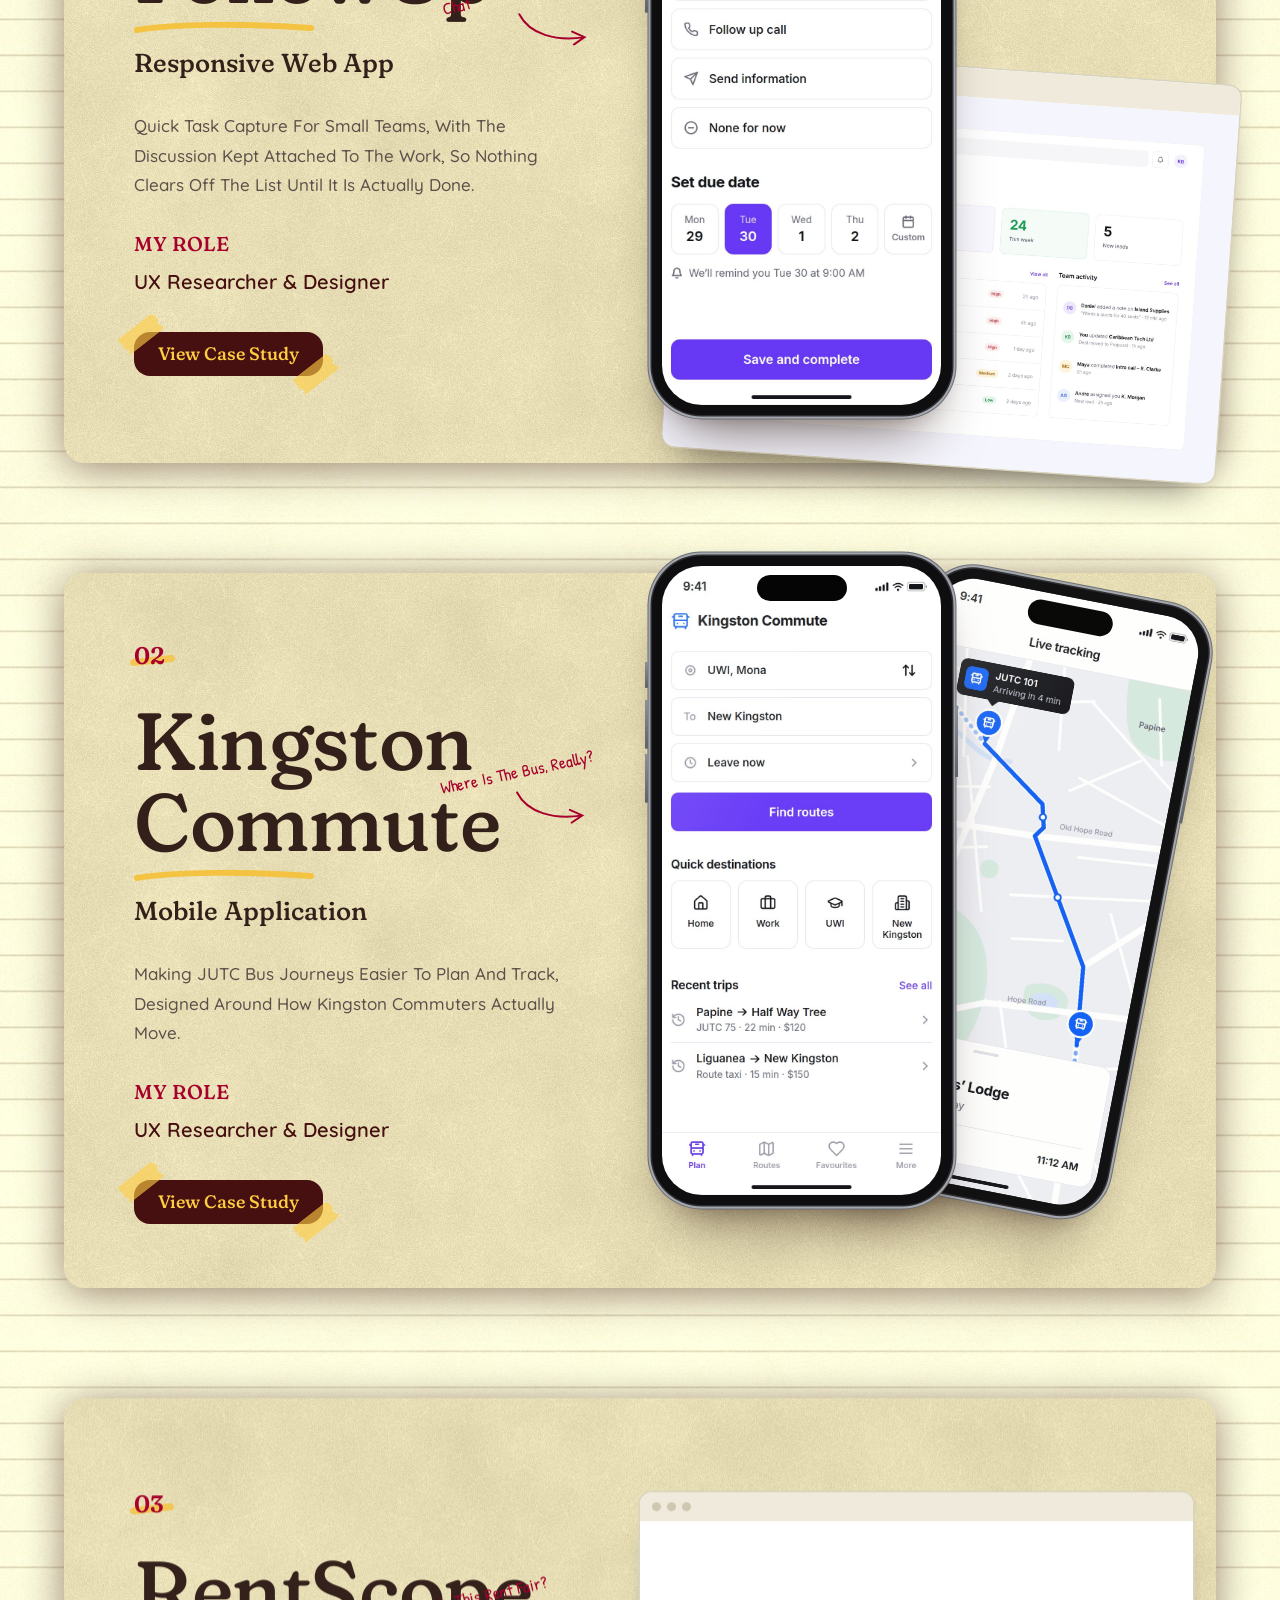
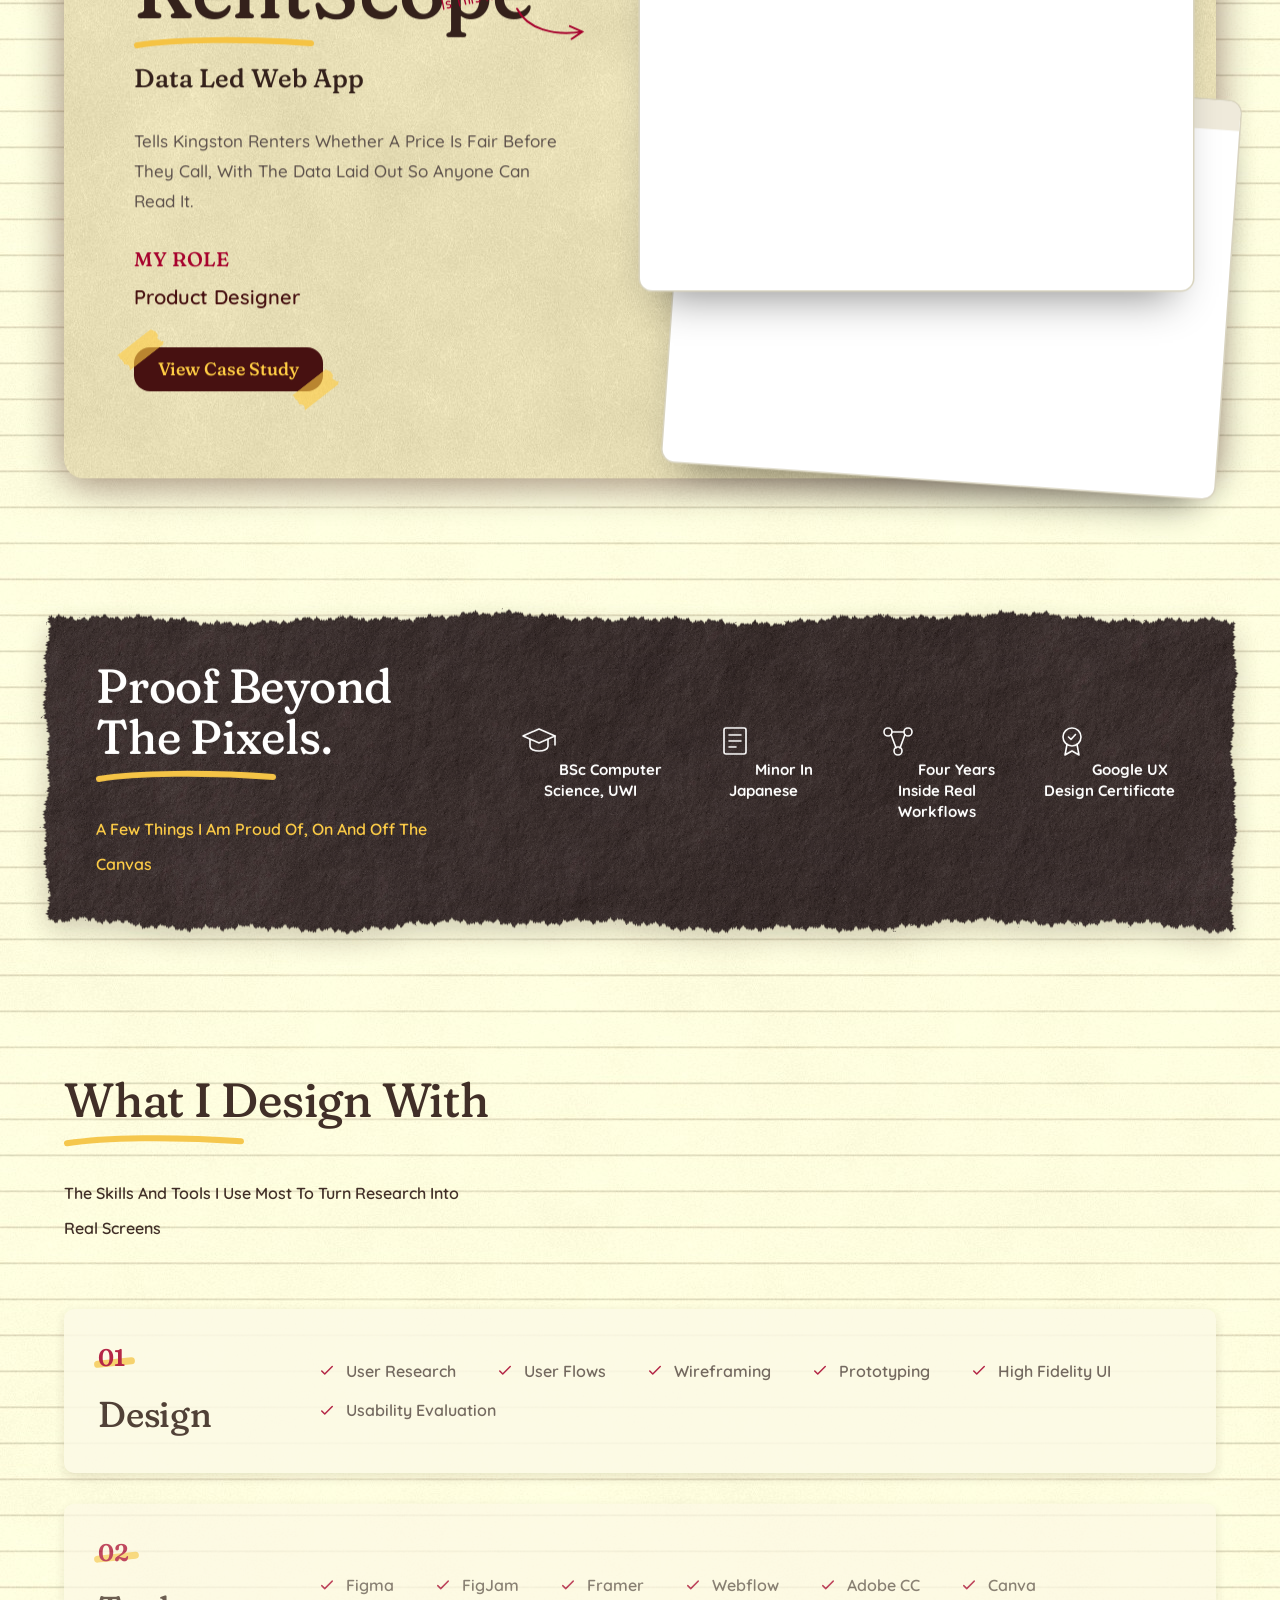
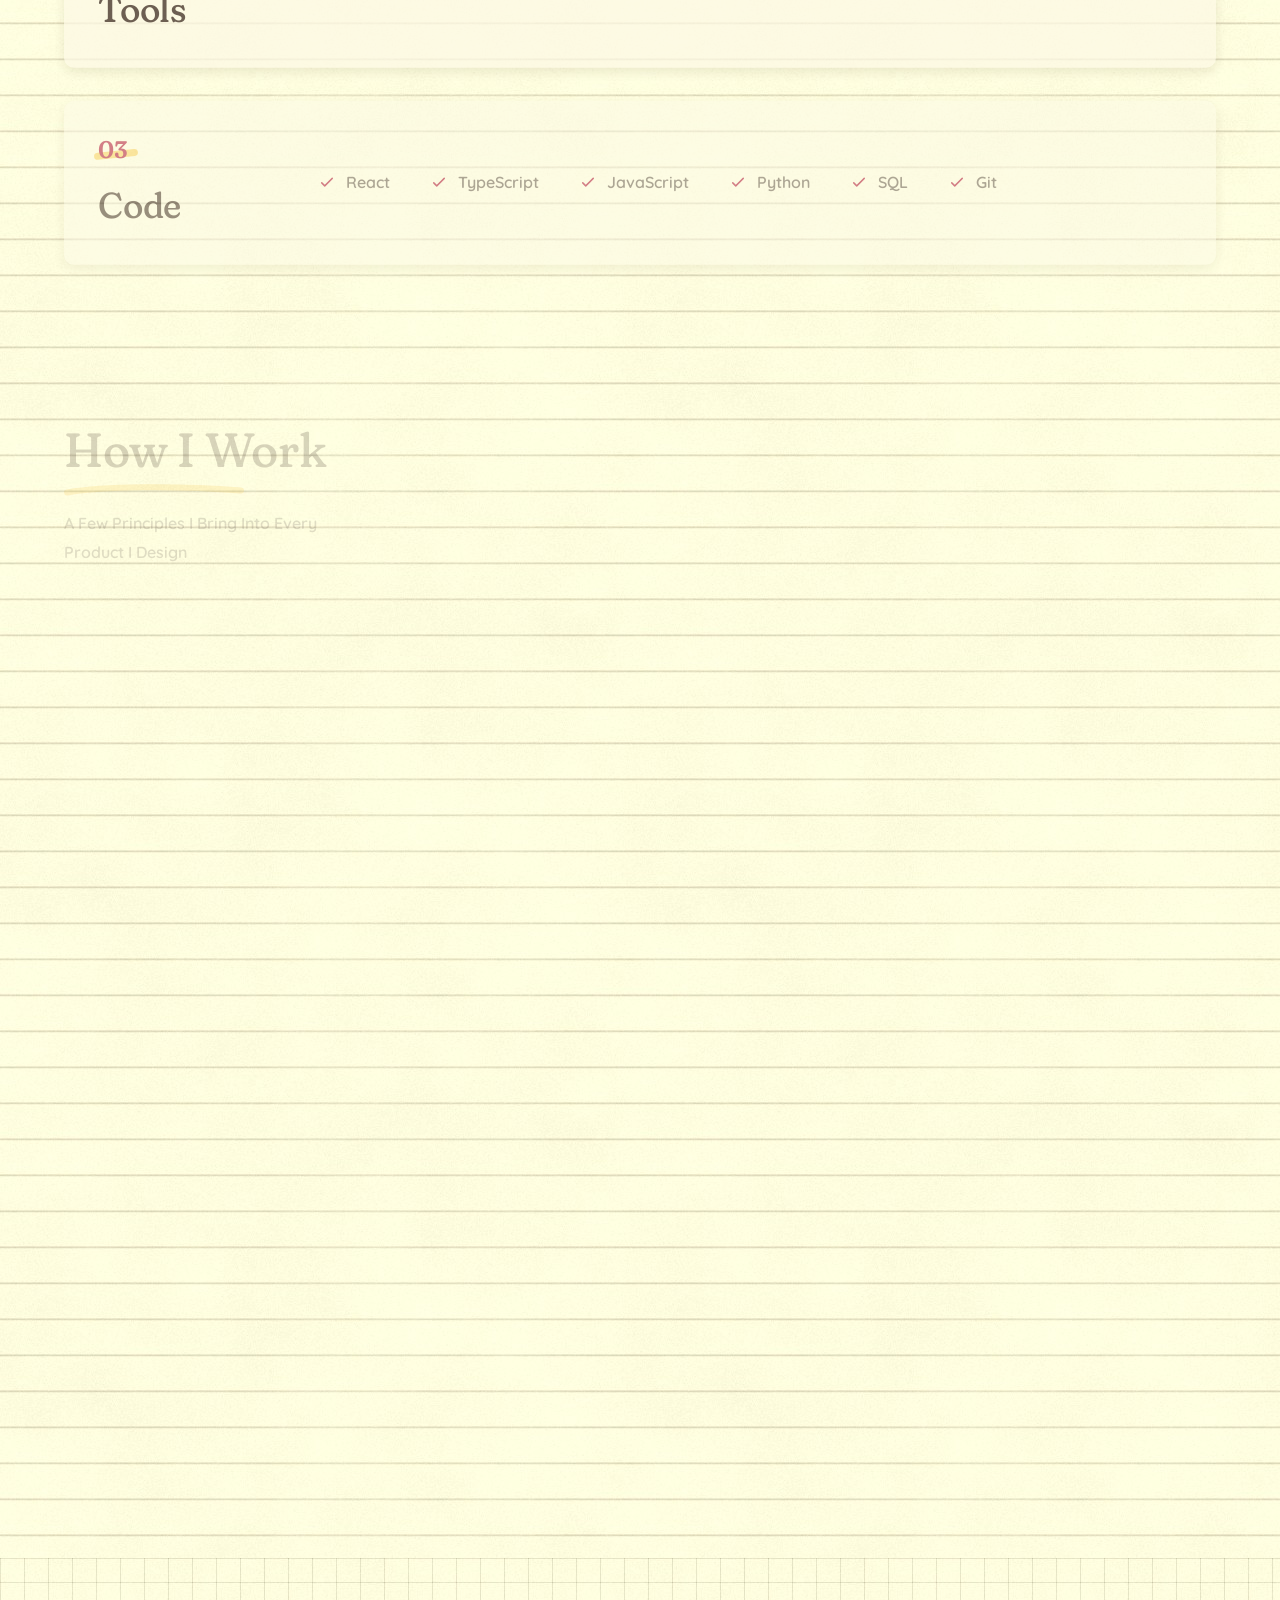
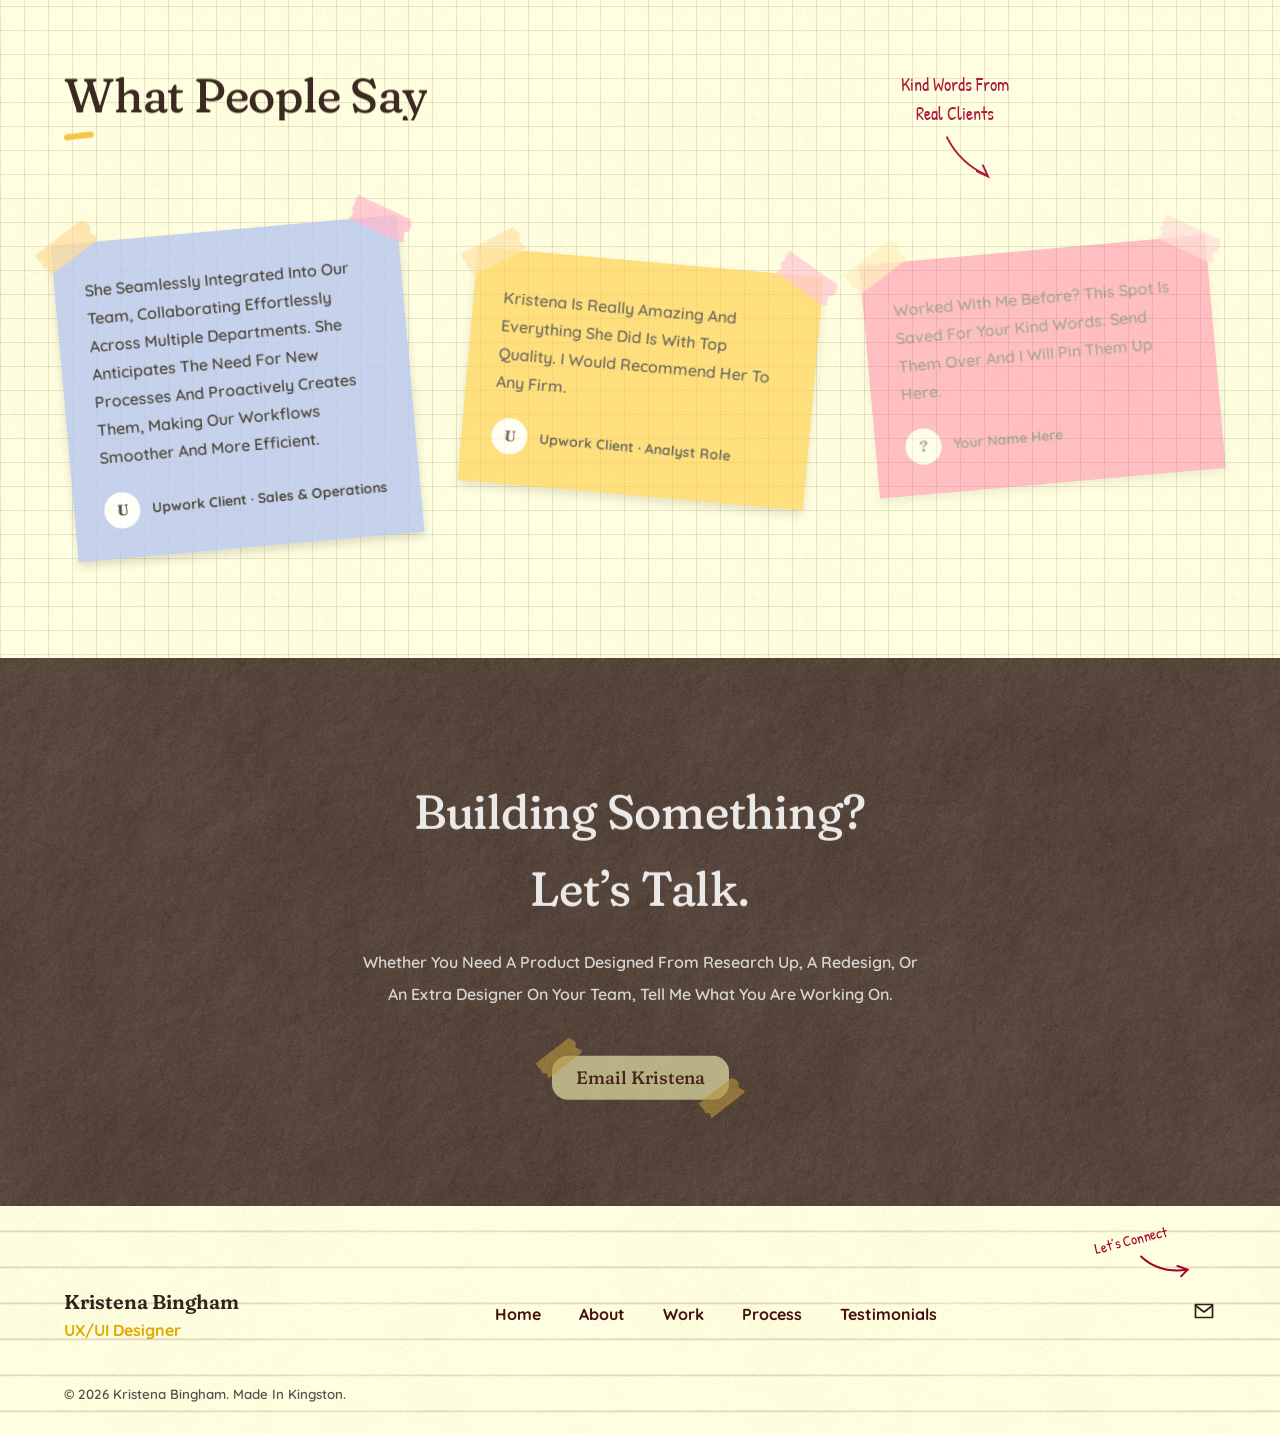
==== commit 0fe87925: "Give the notebook design a more premium finish Real paper textures in the reference shades, torn ban" ====
--- a/index.html
+++ b/index.html
@@ -14,8 +14,8 @@
 <link rel="preconnect" href="https://fonts.googleapis.com">
 <link rel="preconnect" href="https://fonts.gstatic.com" crossorigin>
 <link rel="stylesheet" href="https://fonts.googleapis.com/css2?family=Fraunces:opsz,wght,SOFT,WONK@9..144,400..700,0..100,0..1&family=Quicksand:wght@400..700&family=Patrick+Hand&display=swap">
-<link rel="stylesheet" href="/assets/css/home-rj.css?v=5">
-<script>document.documentElement.classList.add('js')</script>
+<link rel="stylesheet" href="/assets/css/home-rj.css?v=8">
+<script>document.documentElement.classList.add('js');setTimeout(function(){if(!window.gsap)document.documentElement.classList.remove('js')},3500)</script>
 </head>
 <body id="top">
 
@@ -93,7 +93,7 @@
       <p class="note hand">Nothing Gets Lost In The Chat<svg viewBox="0 0 70 46" fill="none" stroke="currentColor" stroke-width="2" stroke-linecap="round" aria-hidden="true"><path d="M4 4 C 10 26, 34 38, 62 40"/><path d="M52 32 L 63 40 L 51 45"/></svg></p>
       <div class="art" aria-hidden="true">
         <span class="browser b2"><i><b></b><b></b><b></b></i><img src="/assets/images/followup/today.jpg" alt=""></span>
-        <span class="phone p1"><img src="/assets/images/followup/phone.jpg" alt=""></span>
+        <span class="phone p1"><img src="/assets/images/followup/phone.jpg" alt=""><i class="glare"></i></span>
       </div>
     </li>
 
@@ -110,8 +110,8 @@
       </div>
       <p class="note hand">Where Is The Bus, Really?<svg viewBox="0 0 70 46" fill="none" stroke="currentColor" stroke-width="2" stroke-linecap="round" aria-hidden="true"><path d="M4 4 C 10 26, 34 38, 62 40"/><path d="M52 32 L 63 40 L 51 45"/></svg></p>
       <div class="art" aria-hidden="true">
-        <span class="phone p1"><img src="/assets/images/commute/screen-1.jpg" alt=""></span>
-        <span class="phone p2"><img src="/assets/images/commute/screen-4.jpg" alt=""></span>
+        <span class="phone p1"><img src="/assets/images/commute/screen-1.jpg" alt=""><i class="glare"></i></span>
+        <span class="phone p2"><img src="/assets/images/commute/screen-4.jpg" alt=""><i class="glare"></i></span>
       </div>
     </li>
 
@@ -257,12 +257,15 @@
   <small>&copy; 2026 Kristena Bingham. Made In Kingston.</small>
 </footer>
 
+<script src="/assets/js/vendor/gsap.min.js" defer></script>
+<script src="/assets/js/vendor/ScrollTrigger.min.js" defer></script>
+<script src="/assets/js/vendor/SplitText.min.js" defer></script>
+<script src="/assets/js/vendor/lenis.min.js" defer></script>
+<script src="/assets/js/notebook.js?v=1" defer></script>
 <script>
 (function(){
-  var io=new IntersectionObserver(function(es){es.forEach(function(e){if(e.isIntersecting){e.target.classList.add('in');io.unobserve(e.target)}})},{threshold:.12});
-  document.querySelectorAll('.rv').forEach(function(el){io.observe(el)});
-  setTimeout(function(){document.querySelectorAll('.rv').forEach(function(el){if(el.getBoundingClientRect().top<innerHeight)el.classList.add('in')})},60);
   var b=document.querySelector('.burger'),d=document.getElementById('drawer');
+  if(!b||!d)return;
   b.addEventListener('click',function(){var o=d.classList.toggle('open');b.setAttribute('aria-expanded',o)});
   d.querySelectorAll('a').forEach(function(a){a.addEventListener('click',function(){d.classList.remove('open');b.setAttribute('aria-expanded','false')})});
 })();
--- a/assets/css/home-rj.css
+++ b/assets/css/home-rj.css
@@ -379,3 +379,75 @@
 .chap p.status{font-family:var(--hand);color:var(--red);font-size:20px;font-weight:400;line-height:1.3}
 .chap p.fineprint{font-family:var(--hand);color:var(--red);font-size:18px;font-weight:400;line-height:1.4}
 .cs-tag{min-width:250px}.cs-tag dd{white-space:nowrap}
+
+/* ===== premium pass: her exact shades, real paper textures, bigger devices ===== */
+body{background:#FFFFE0 url("/assets/images/paper/lined.jpg") repeat;background-size:640px 504px}
+.top{background:rgba(255,255,224,.92) url("/assets/images/paper/lined.jpg") repeat;background-size:640px 504px;transition:transform .45s cubic-bezier(.2,.7,.2,1),box-shadow .3s}
+.top.is-scrolled{box-shadow:0 10px 30px -18px rgba(51,32,26,.35)}
+.top.is-hidden{transform:translateY(-110%)}
+h1,.hero h1,.cs-hero h1{font-weight:400;font-variation-settings:"SOFT" 100,"WONK" 0,"opsz" 144;letter-spacing:-.01em}
+.head h2,.chap h2,.talk h2,.proj h3,.kit .row h3,.how h3,.screen h3,.steps h3,.more-card b{font-weight:450;font-variation-settings:"SOFT" 100,"WONK" 0,"opsz" 144}
+.proj h3{font-weight:500}
+.badge{background:url("/assets/images/paper/badge.webp") center/100% 100% no-repeat;clip-path:none;color:#FFCD43;padding:24px 30px;filter:drop-shadow(0 3px 4px rgba(51,32,26,.2))}
+.band{background:url("/assets/images/paper/band-tall.webp") center/100% 100% no-repeat;clip-path:none;filter:drop-shadow(0 10px 14px rgba(35,20,15,.22))}
+.band.tools{background-image:url("/assets/images/paper/band-short.webp")}
+.proj{background:#F1F1D4 url("/assets/images/paper/card.jpg") repeat;background-size:800px;border-radius:20px;box-shadow:0 5px 40px rgba(52,10,2,.5);min-height:680px}
+.kit .row{background:#FCF9E5;border:0;border-radius:10px;box-shadow:0 4px 12px rgba(70,50,20,.15)}
+.how li{background:#FEFAE9;border:0;border-radius:20px;box-shadow:0 4px 16px rgba(70,16,16,.08)}
+.how .ic{background:rgba(255,240,193,.65)}
+.grid-paper{background:#FFFFE0 url("/assets/images/paper/grid.jpg") repeat;background-size:480px}
+.note-card{box-shadow:0 5px 8px rgba(35,30,21,.18);color:#231E15}
+.n1{background:#B7C6EF}.n2{background:#FFCD43}.n3{background:#FF5492}
+.steps li{box-shadow:0 5px 8px rgba(35,30,21,.18)}
+.steps li:nth-child(3n+1){background:#B7C6EF}.steps li:nth-child(3n+2){background:#FFCD43}.steps li:nth-child(3n){background:#FF5492}
+.steps .hand{color:#461010}
+.talk{background:#362C2A url("/assets/images/paper/kraft.jpg") center/cover}
+.cs-band{background:#461010 url("/assets/images/paper/kraft.jpg") center/cover;background-blend-mode:multiply;border-radius:4px}
+.cs-tag{background:#33201A url("/assets/images/paper/kraft.jpg") center/cover;background-blend-mode:multiply}
+.demo,.hmw,.screen figure,.polaroid{box-shadow:0 10px 30px -10px rgba(51,32,26,.35)}
+.polaroid{border-radius:10px}
+
+/* premium phone frame: titanium edge, side buttons, island, glare */
+.phone{--pw:300px;position:absolute;width:var(--pw);aspect-ratio:780/1688;border-radius:calc(var(--pw)*.165);background:#0e0e10;padding:calc(var(--pw)*.034);
+  box-shadow:0 0 0 1.5px #2c2d30,0 0 0 3.5px #a4a7ad,0 0 0 4.5px #6b6e74,0 38px 60px -26px rgba(40,18,10,.6),0 14px 24px -14px rgba(40,18,10,.35)}
+.phone img{width:100%;height:100%;object-fit:cover;object-position:top;border-radius:calc(var(--pw)*.132)}
+.phone::after{top:calc(var(--pw)*.062);width:calc(var(--pw)*.3);height:calc(var(--pw)*.088);border-radius:999px;background:#050505;z-index:2}
+.phone::before{content:"";position:absolute;inset:0 calc(var(--pw)*-.022);z-index:-1;pointer-events:none;
+  background:linear-gradient(#8d9096,#5e6166) left 0 top 17%/3px 4% no-repeat,linear-gradient(#8d9096,#5e6166) left 0 top 24%/3px 7.5% no-repeat,
+             linear-gradient(#8d9096,#5e6166) left 0 top 33%/3px 7.5% no-repeat,linear-gradient(#8d9096,#5e6166) right 0 top 26%/3px 11% no-repeat}
+.phone .glare{position:absolute;inset:calc(var(--pw)*.034);border-radius:calc(var(--pw)*.132);background:linear-gradient(118deg,rgba(255,255,255,.16),rgba(255,255,255,0) 38%);pointer-events:none;z-index:1}
+.proj .phone.p1{--pw:300px;left:2%;top:-56px;z-index:2}
+.proj .phone.p2{--pw:286px;left:calc(2% + 222px);top:34px;transform:rotate(11deg);z-index:1}
+.proj .art{min-height:680px}
+.proj .browser.b2{top:300px}
+.cs-band .phones{gap:34px}
+.cs-band .phones .phone{--pw:236px;width:var(--pw)}
+.gallery .phone{--pw:190px;width:var(--pw)}
+.gallery figure{flex-basis:200px;padding:6px}
+.btn{transition:transform .25s cubic-bezier(.2,.7,.2,1),box-shadow .25s}
+.btn:hover{transform:translateY(-2px) rotate(-1deg);box-shadow:0 10px 18px -10px rgba(70,16,16,.55)}
+.taped::before,.taped::after{transition:transform .35s cubic-bezier(.2,.7,.2,1)}
+.taped:hover::before{transform:rotate(-30deg) translateY(-2px)}
+.taped:hover::after{transform:rotate(-46deg) translateY(2px)}
+.polaroid{transition:transform .5s cubic-bezier(.2,.7,.2,1)}
+.polaroid:hover{transform:rotate(0deg) translateY(-4px)}
+.more-card,.note-card{transition:transform .35s cubic-bezier(.2,.7,.2,1)}
+.note-card:hover{transform:rotate(0deg) translateY(-6px)}
+.js .rv{opacity:0;transform:translateY(34px);transition:none}
+.split-line{display:block}
+@media (max-width:1100px){.proj .phone.p1{--pw:250px}.proj .phone.p2{--pw:240px;left:calc(2% + 185px)}}
+@media (max-width:860px){
+  .proj{min-height:0}.proj .art{min-height:500px}
+  .proj .phone.p1{--pw:200px;left:6%;top:0}.proj .phone.p2{--pw:190px;left:calc(6% + 140px);top:40px}
+  .cs-band .phones .phone{--pw:150px}
+  .badge{padding:18px 22px}
+}
+@media (prefers-reduced-motion:reduce){.js .rv{opacity:1;transform:none}}
+.phone{isolation:isolate}
+.cs-band{background:linear-gradient(rgba(70,16,16,.84),rgba(70,16,16,.84)),url("/assets/images/paper/kraft.jpg") center/cover;background-blend-mode:normal}
+.cs-tag{background:linear-gradient(rgba(51,32,26,.7),rgba(51,32,26,.7)),url("/assets/images/paper/kraft.jpg") center/cover;background-blend-mode:normal}
+h1,.hero h1,.cs-hero h1{font-variation-settings:"SOFT" 100,"WONK" 0,"opsz" 48;letter-spacing:-.005em}
+.head h2,.chap h2,.talk h2,.proj h3,.kit .row h3,.how h3,.screen h3,.steps h3,.more-card b{font-variation-settings:"SOFT" 100,"WONK" 0,"opsz" 48}
+.proj .note{left:33%;top:26%}
+.polaroid,.note-card,.steps li{transition:none}
+.polaroid:hover,.note-card:hover{transform:none}
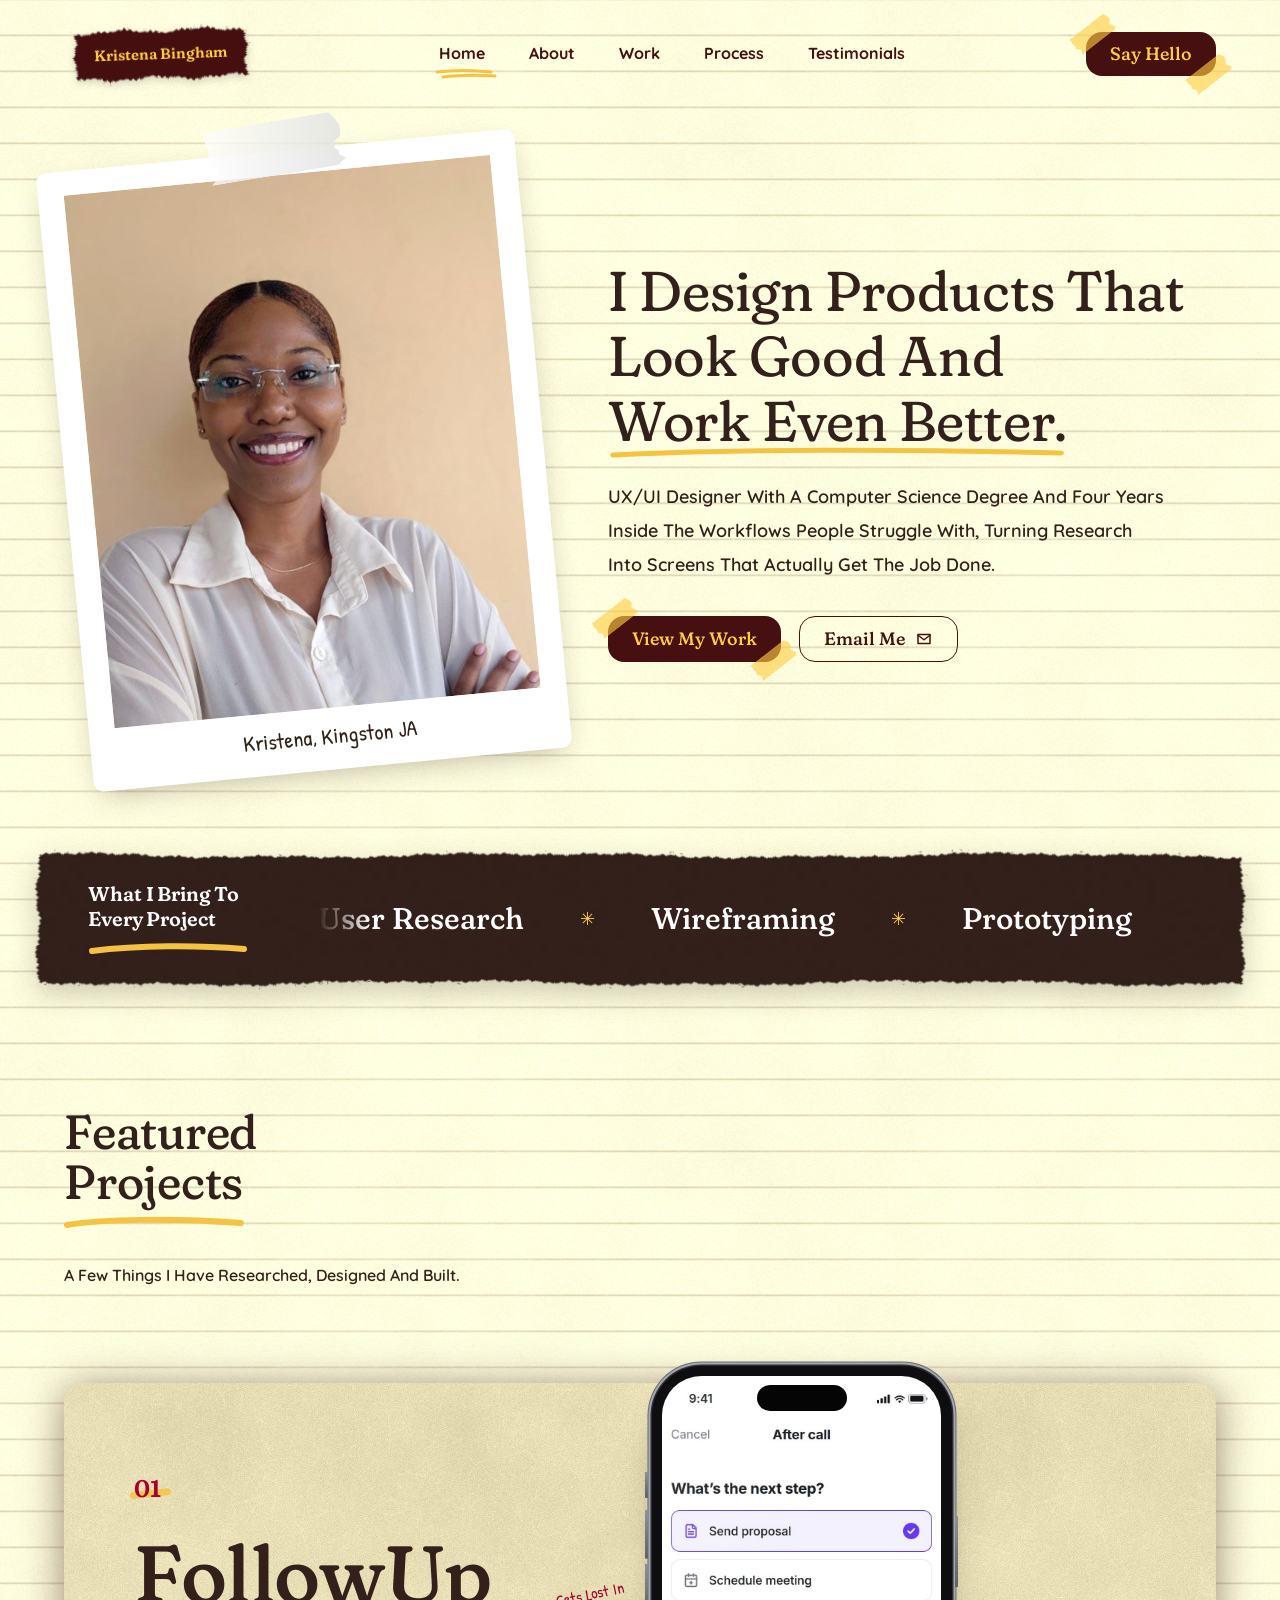
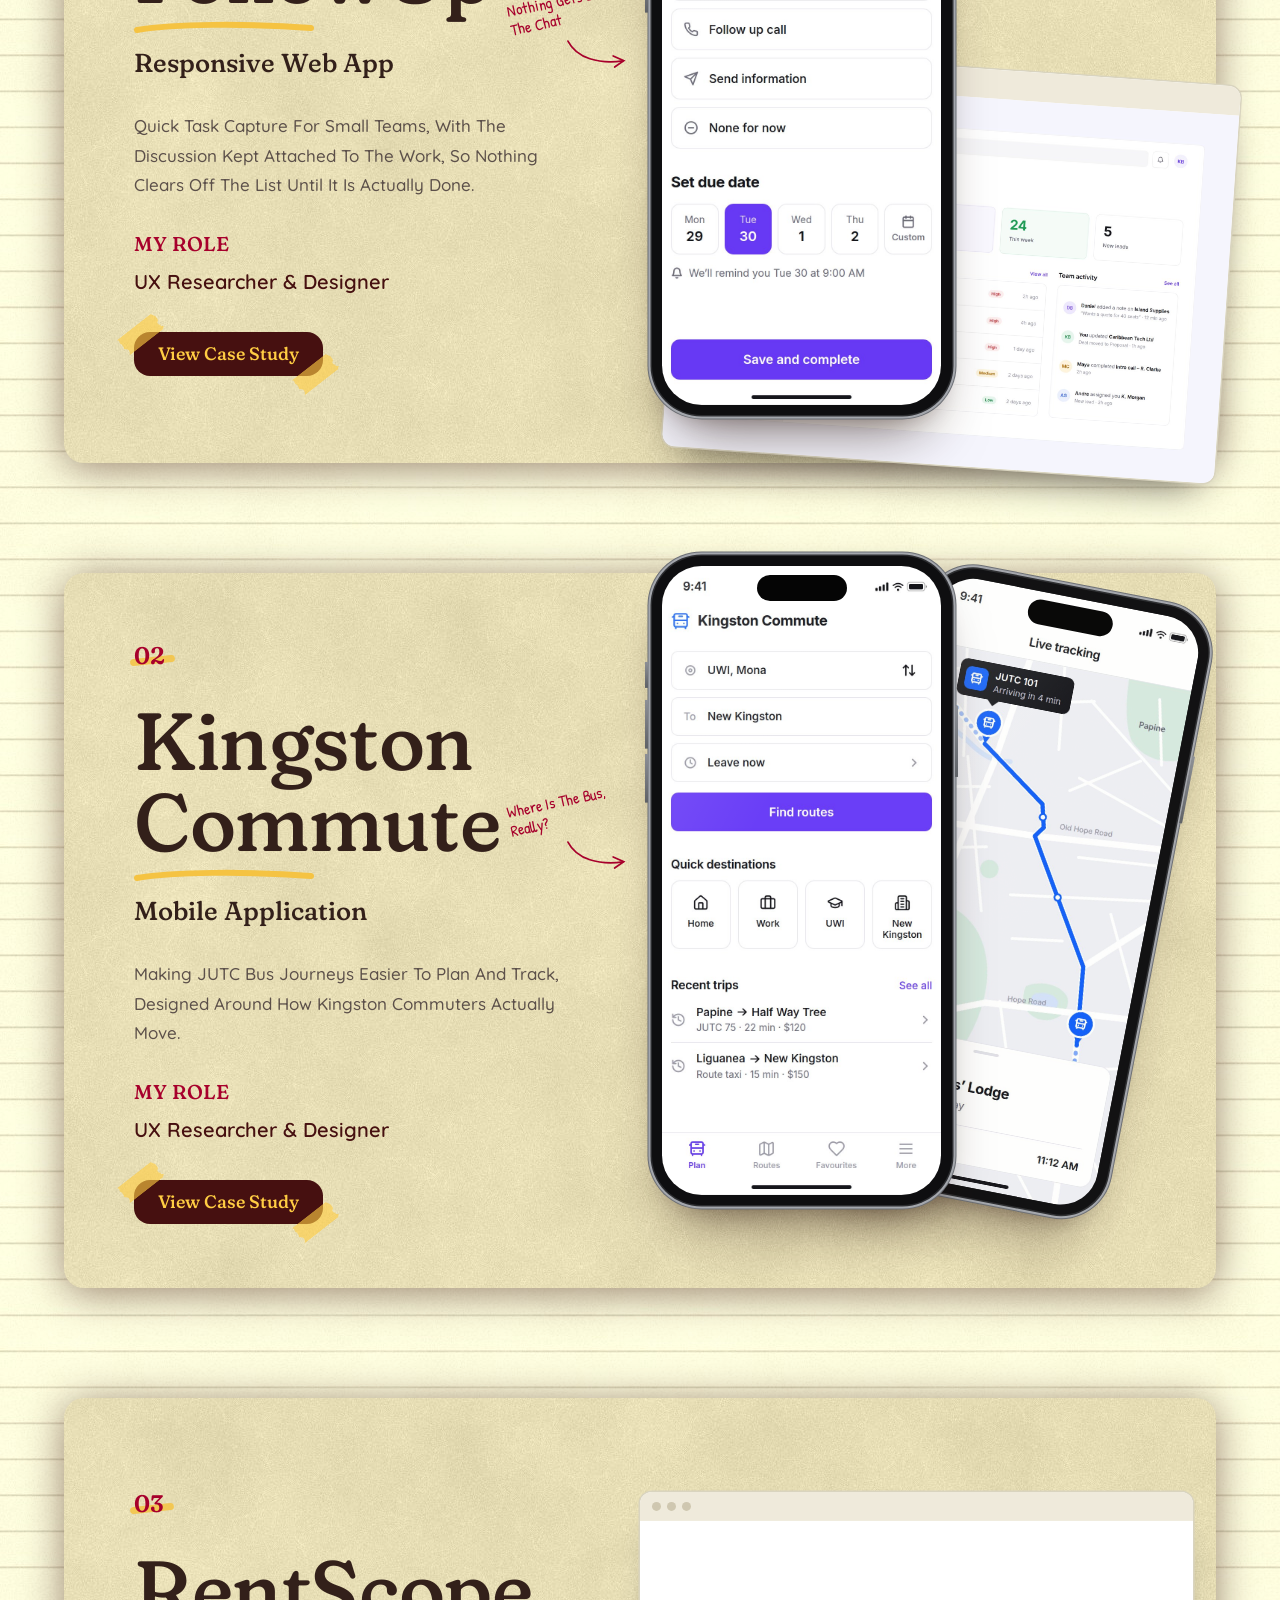
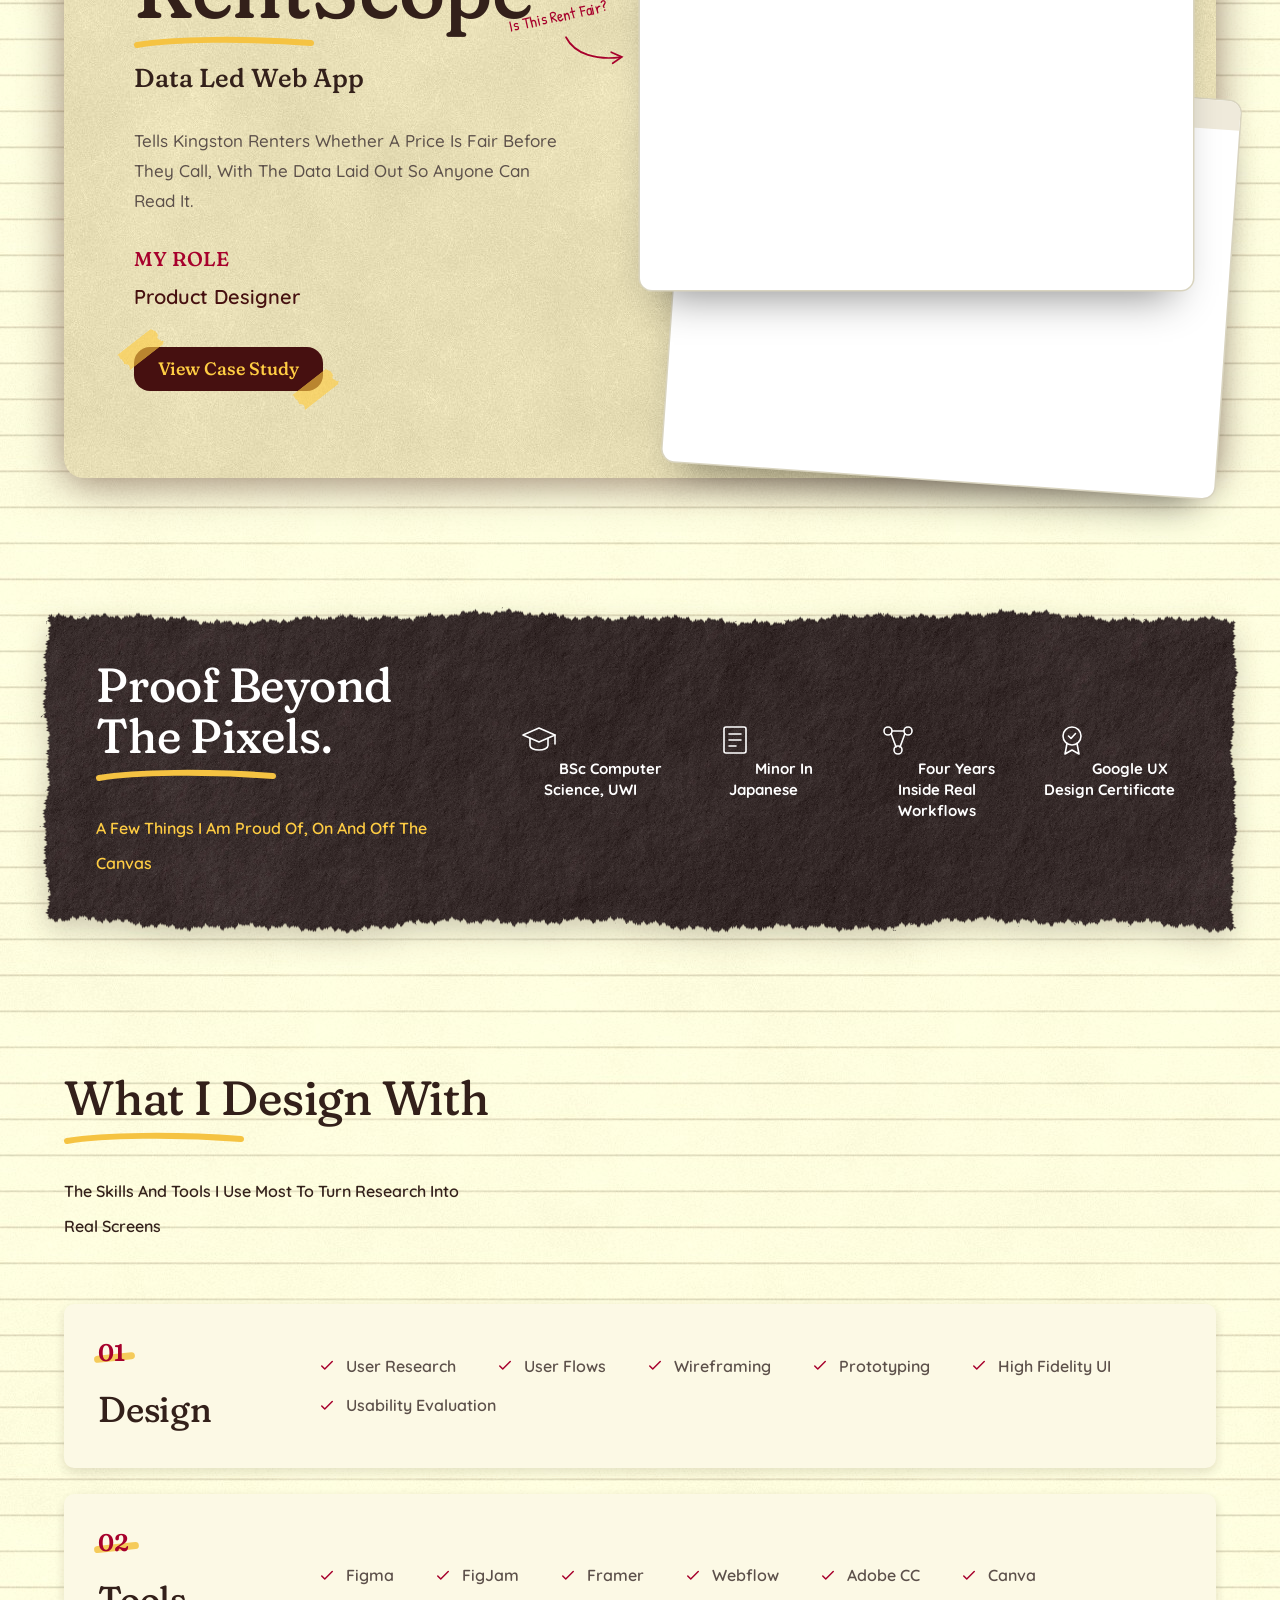
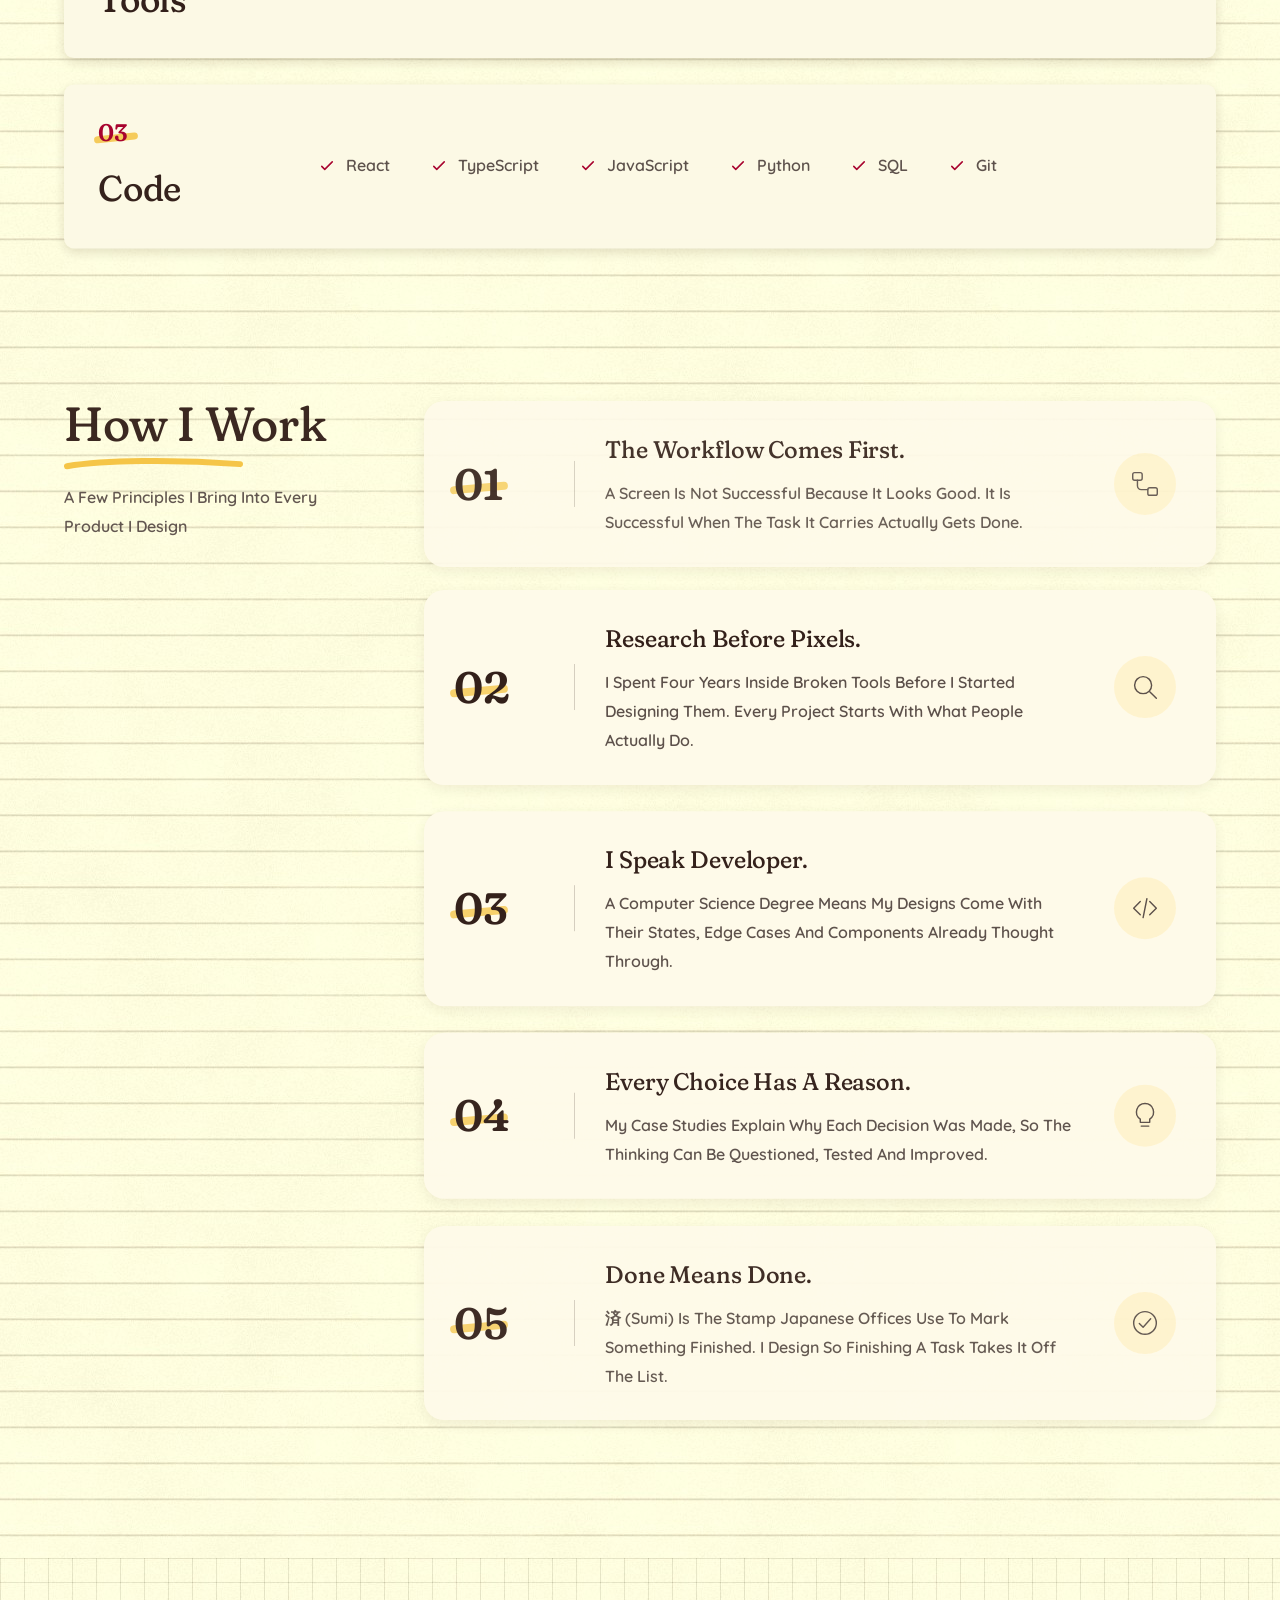
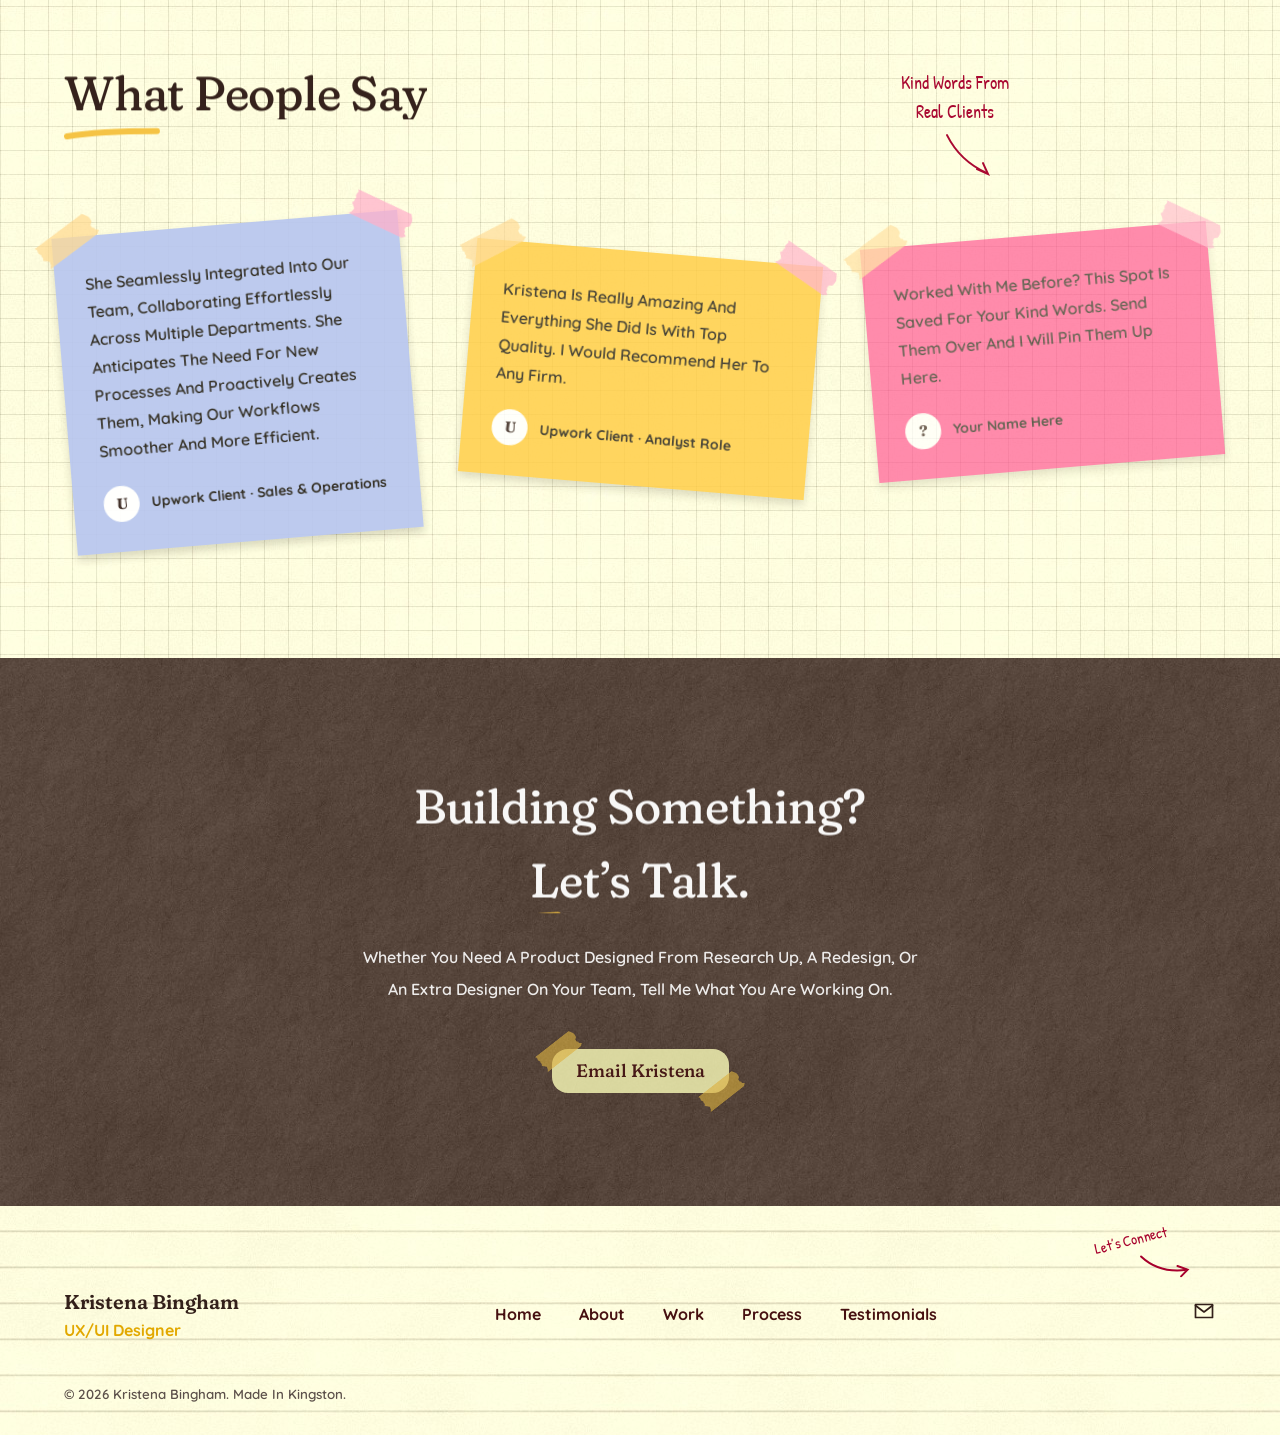
==== commit ed460188: "Keep the project notes clear of the titles Co-Authored-By: Claude Opus 5.5 <noreply@anthropic.com> C" ====
--- a/index.html
+++ b/index.html
@@ -14,7 +14,7 @@
 <link rel="preconnect" href="https://fonts.googleapis.com">
 <link rel="preconnect" href="https://fonts.gstatic.com" crossorigin>
 <link rel="stylesheet" href="https://fonts.googleapis.com/css2?family=Fraunces:opsz,wght,SOFT,WONK@9..144,400..700,0..100,0..1&family=Quicksand:wght@400..700&family=Patrick+Hand&display=swap">
-<link rel="stylesheet" href="/assets/css/home-rj.css?v=8">
+<link rel="stylesheet" href="/assets/css/home-rj.css?v=9">
 <script>document.documentElement.classList.add('js');setTimeout(function(){if(!window.gsap)document.documentElement.classList.remove('js')},3500)</script>
 </head>
 <body id="top">
--- a/assets/css/home-rj.css
+++ b/assets/css/home-rj.css
@@ -451,3 +451,6 @@
 .proj .note{left:33%;top:26%}
 .polaroid,.note-card,.steps li{transition:none}
 .polaroid:hover,.note-card:hover{transform:none}
+.proj .note{left:39%;top:30%;width:140px;font-size:16px}
+.proj .note svg{margin-left:50px;width:60px}
+@media (max-width:1100px){.proj .note{display:none}}
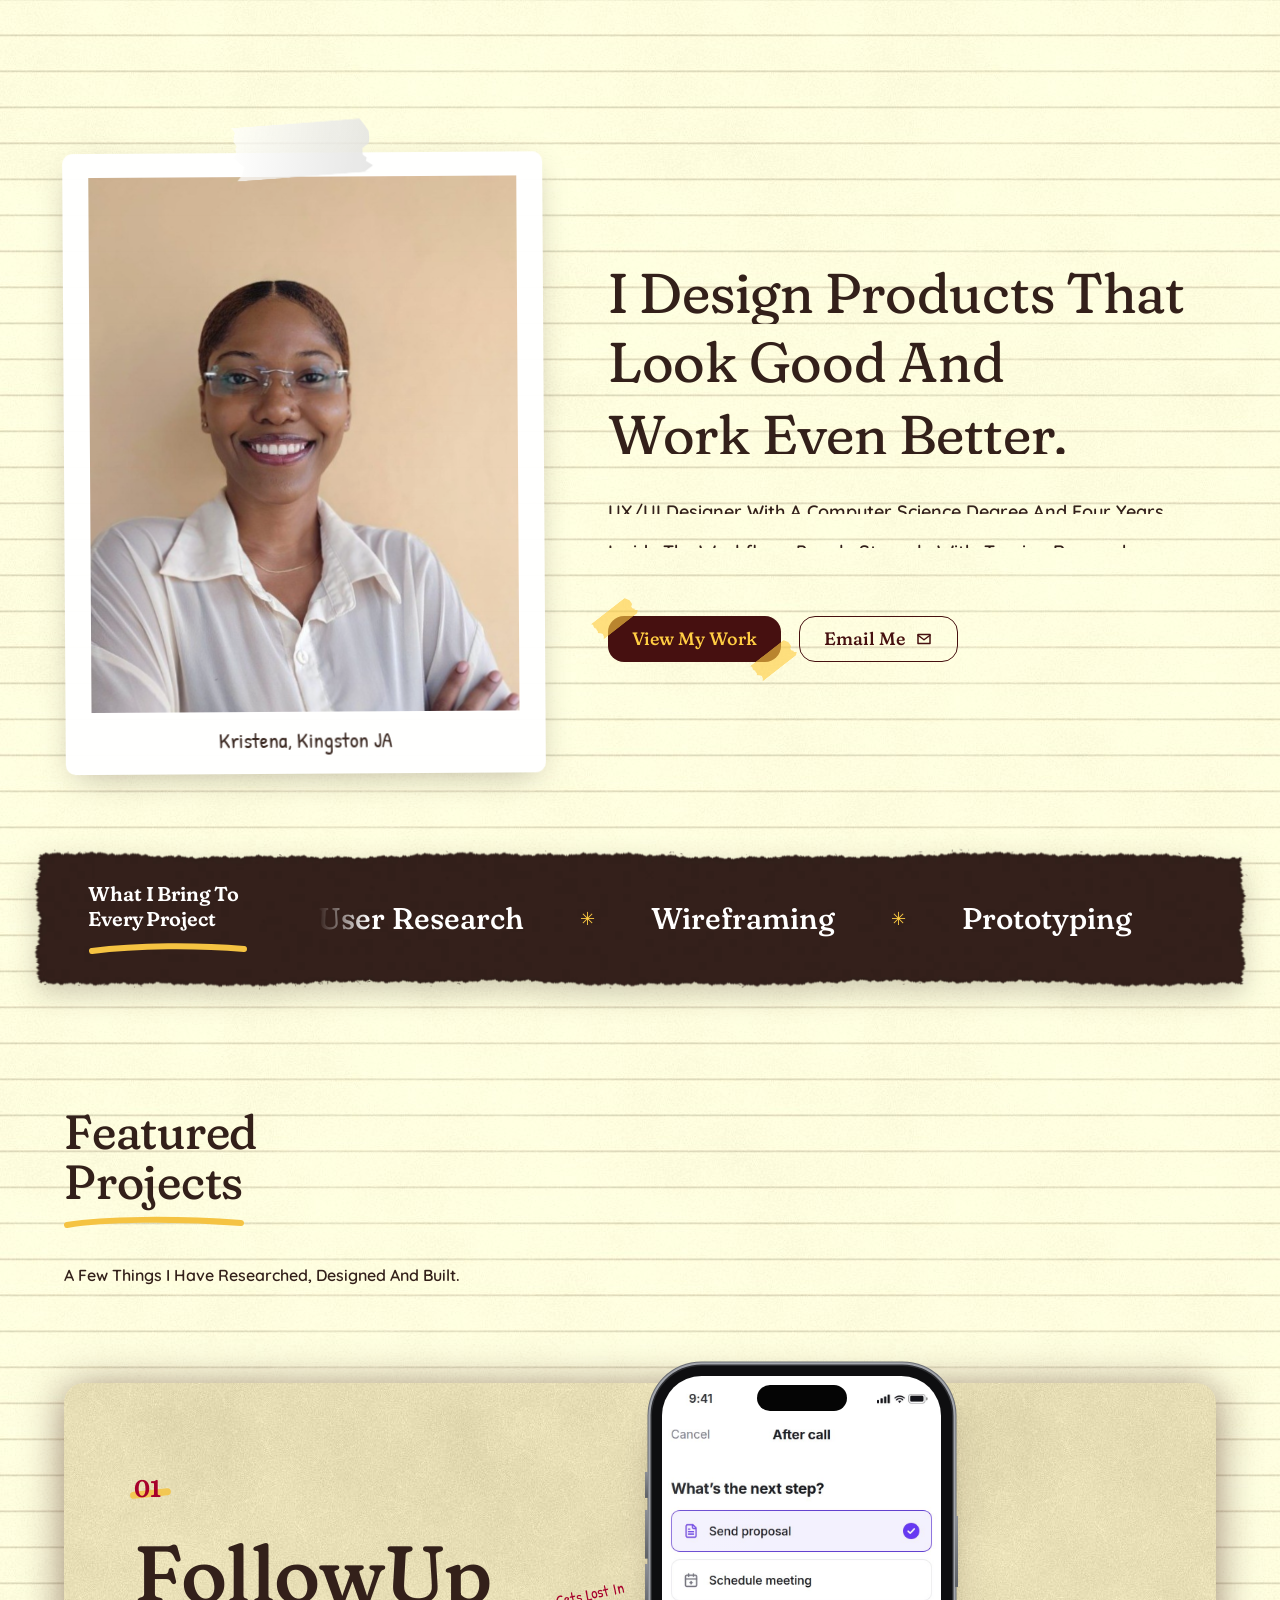
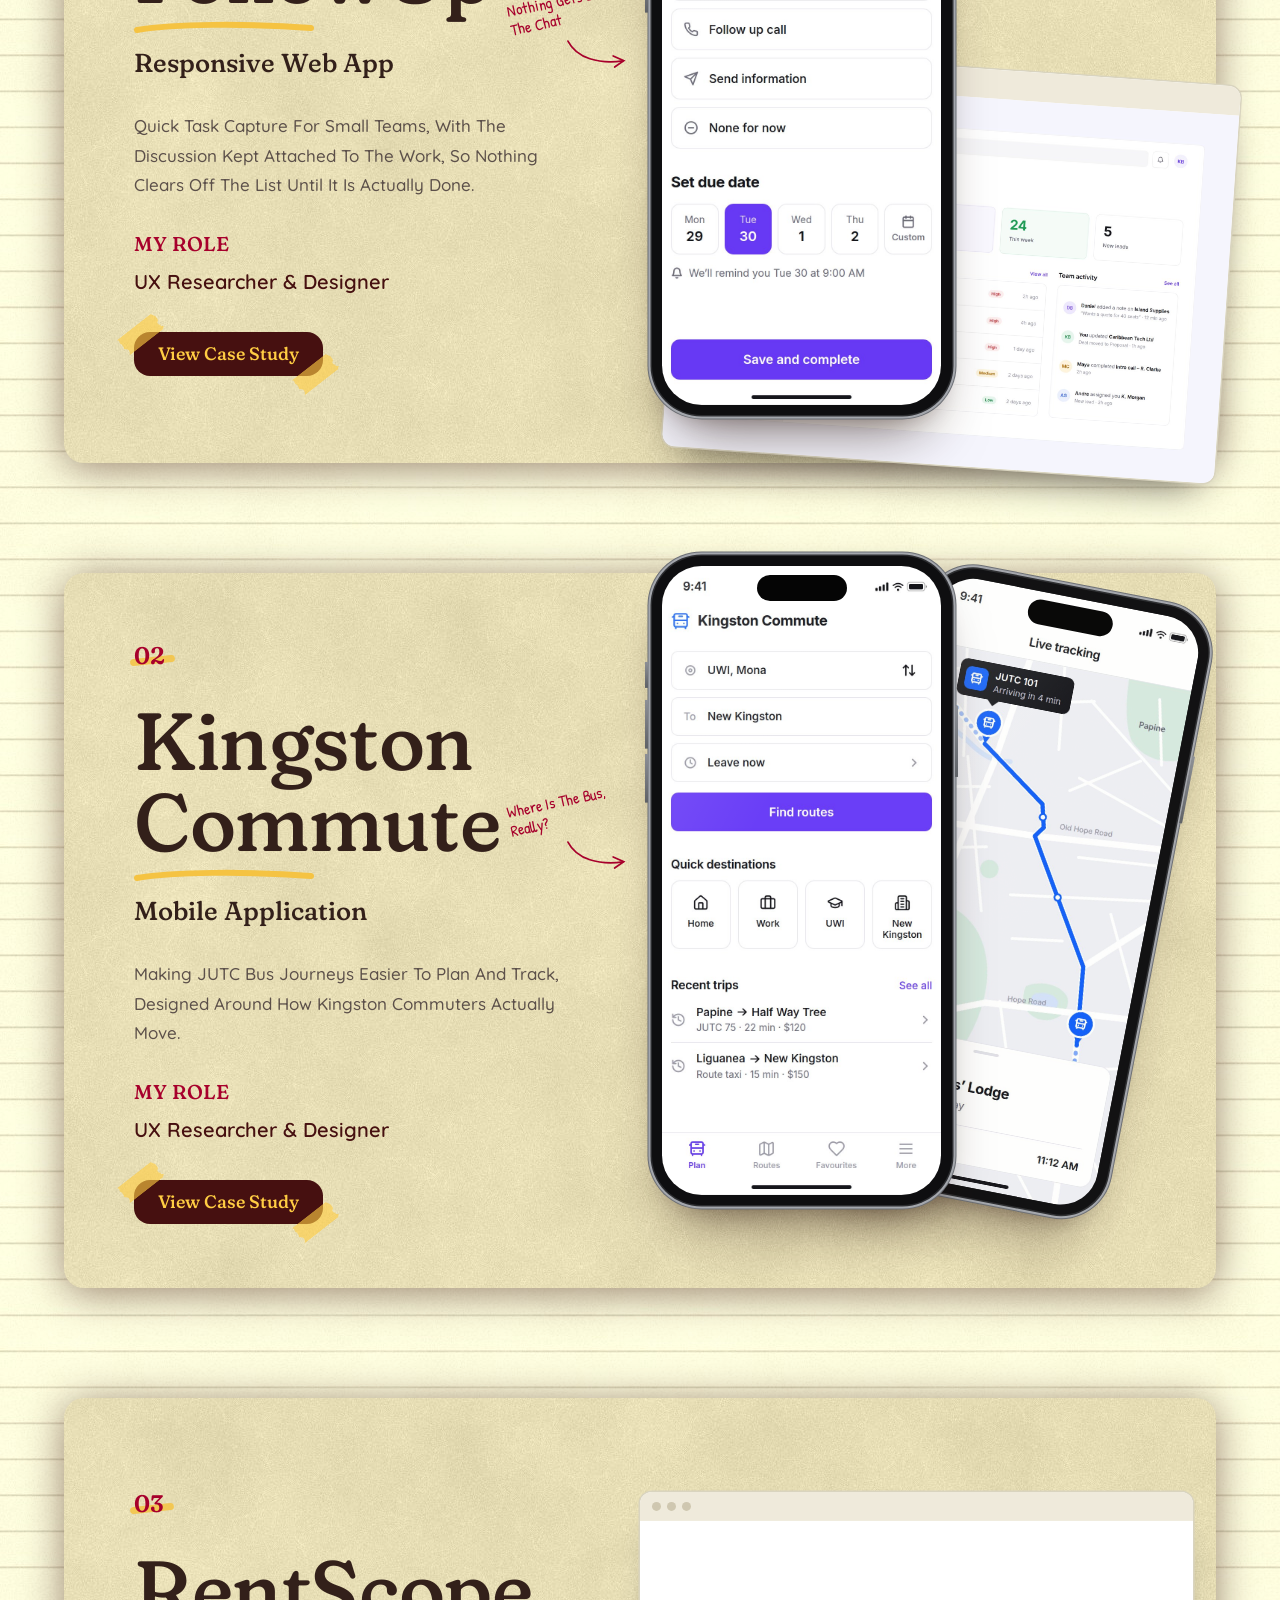
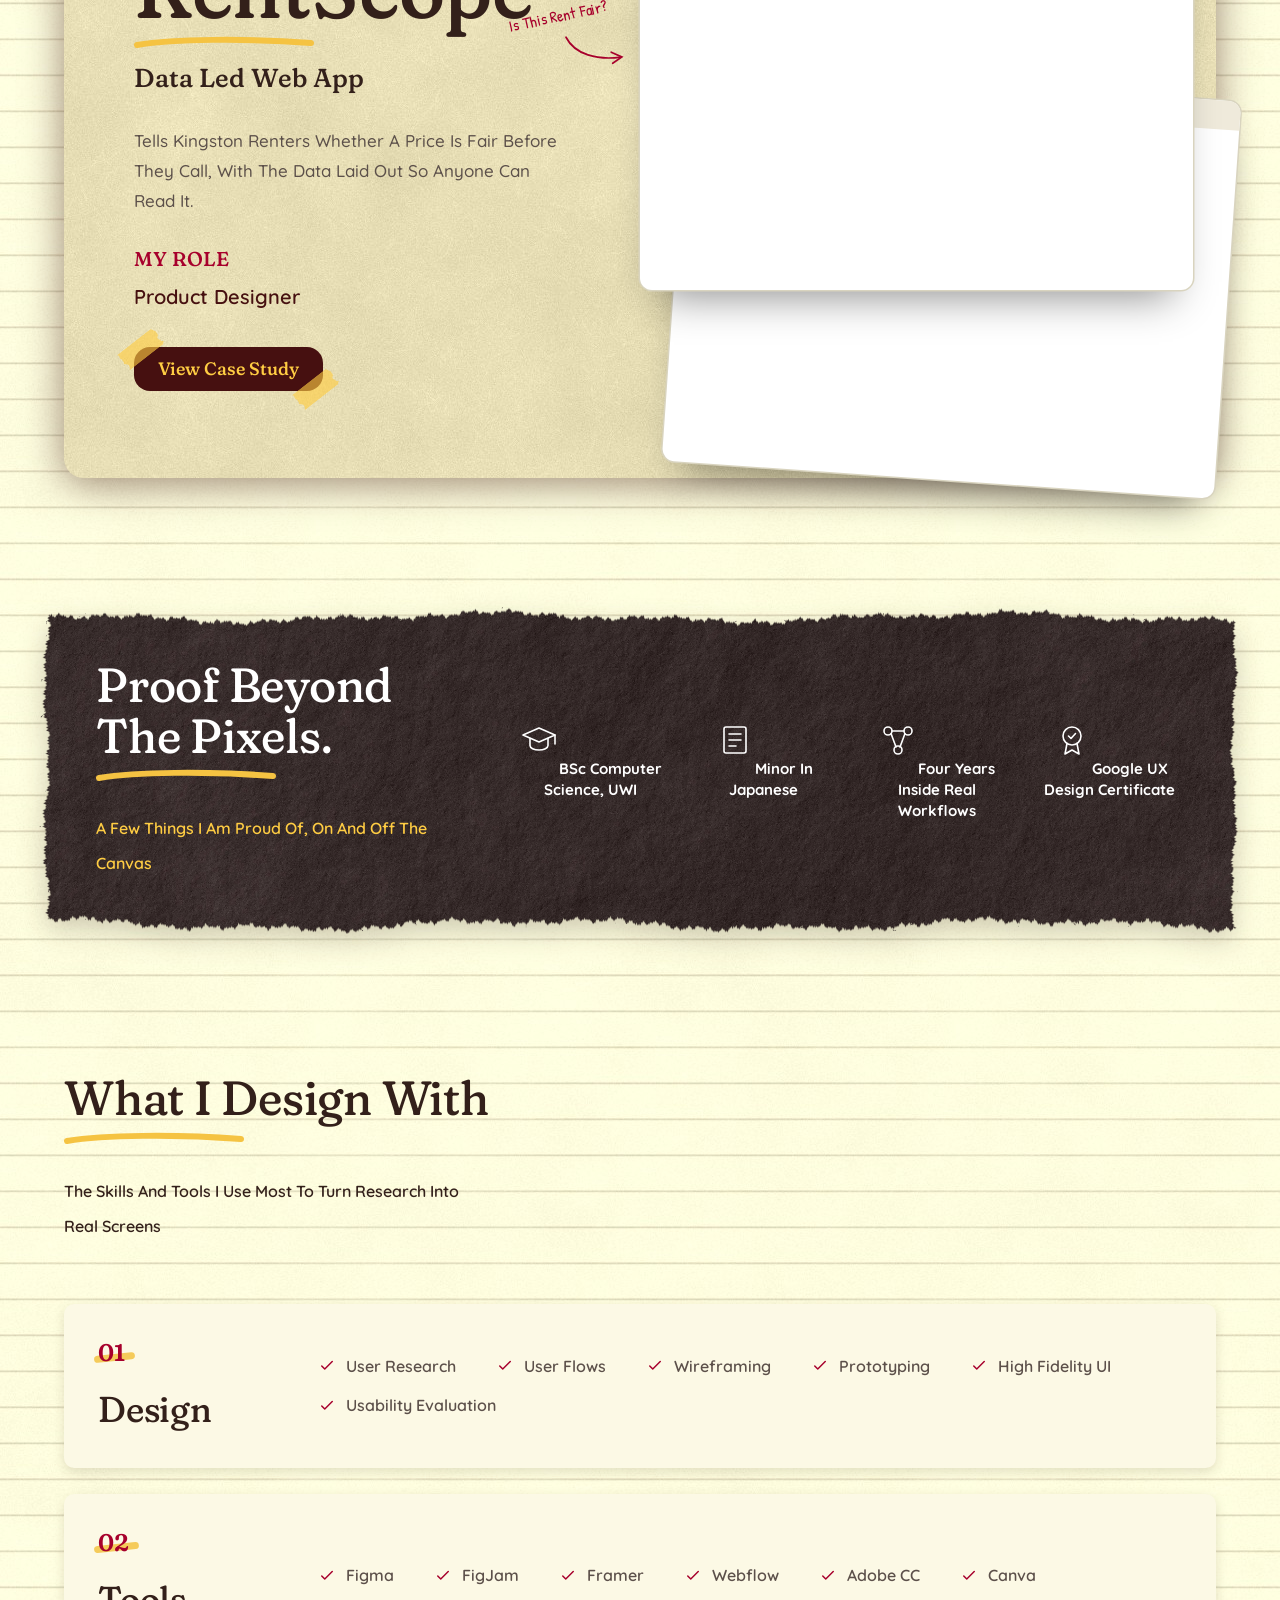
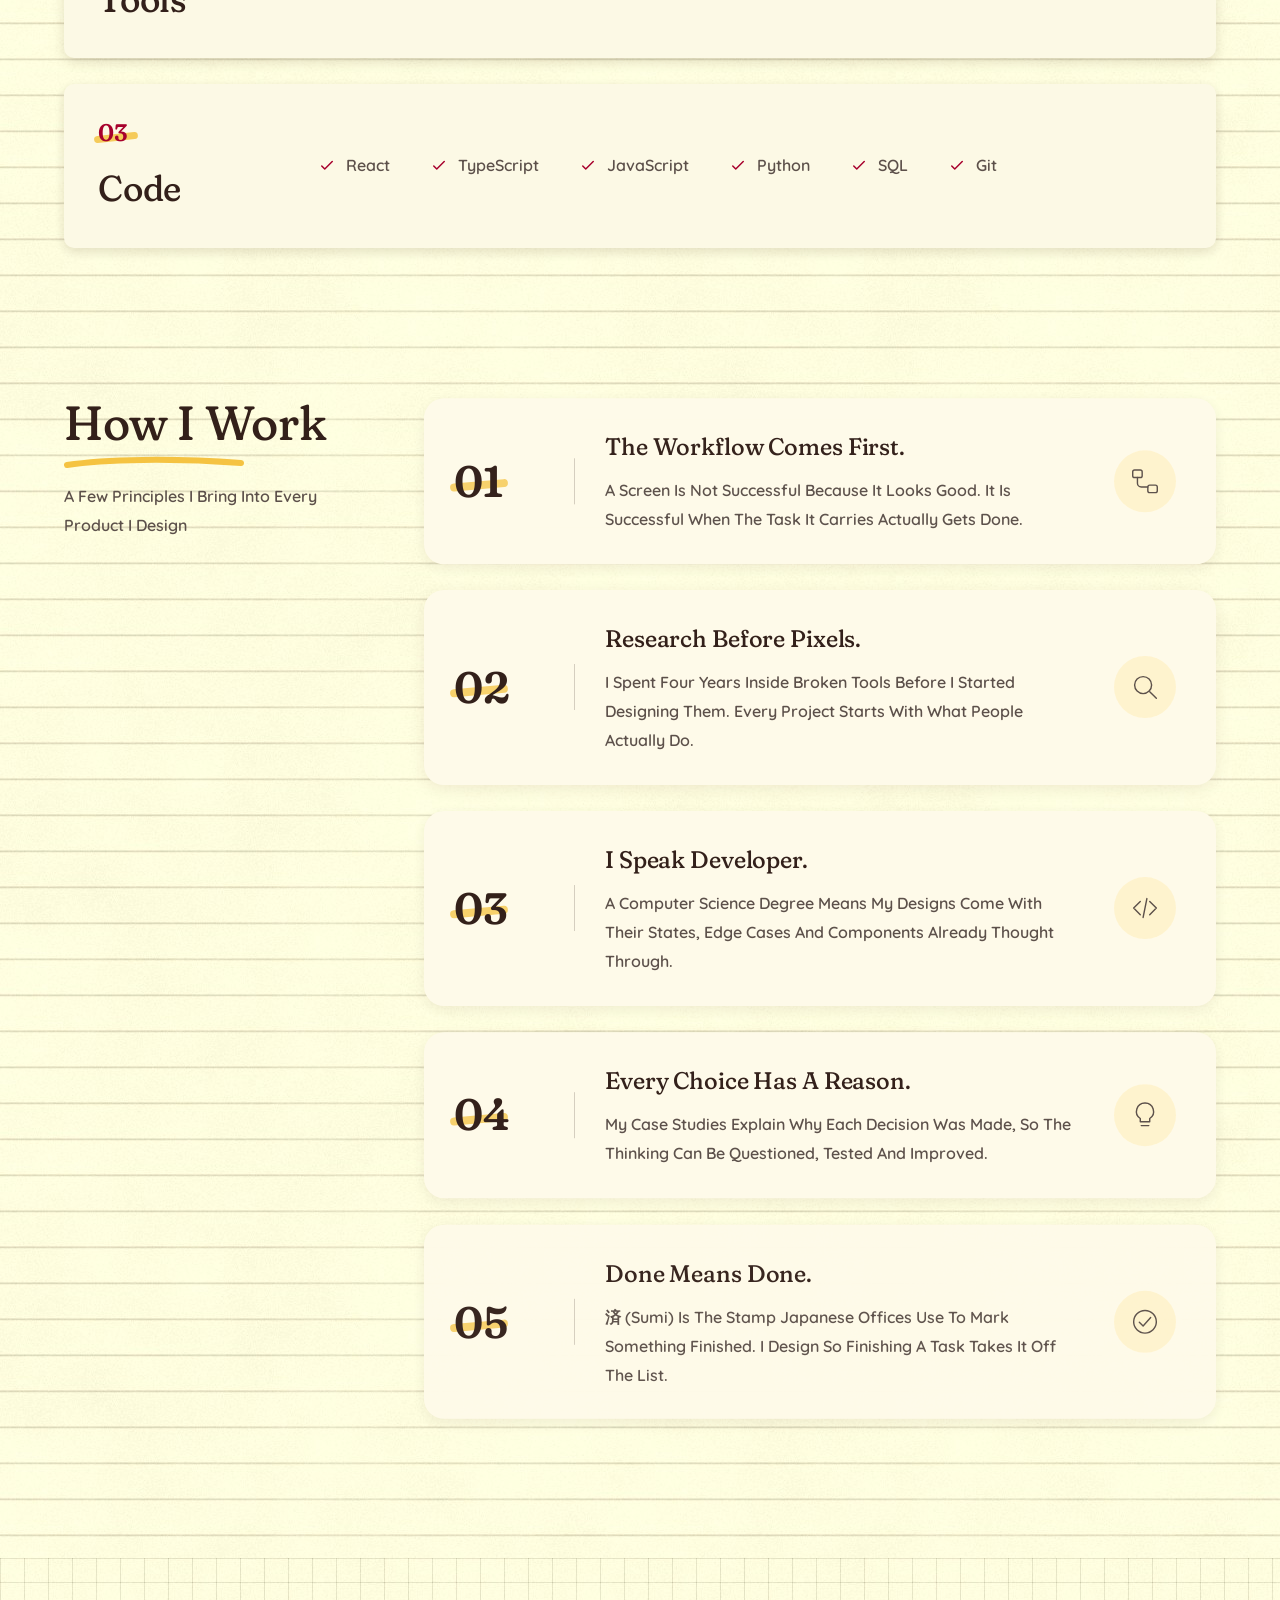
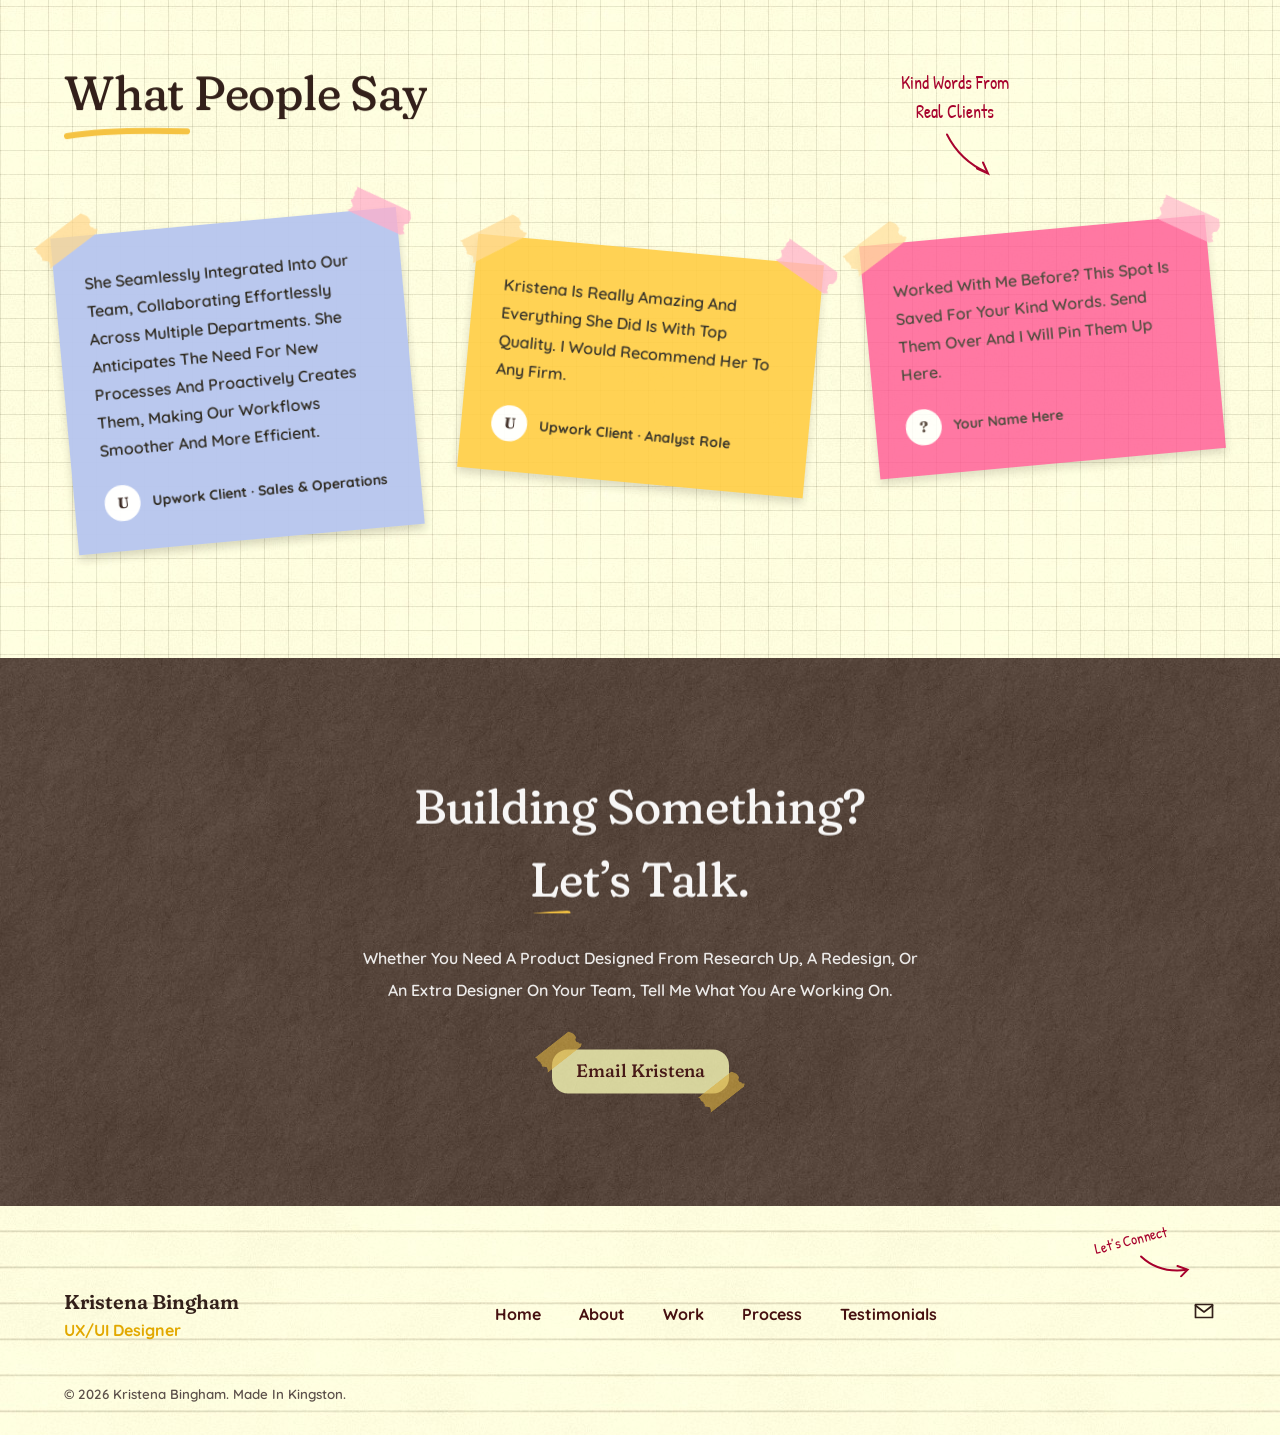
==== commit 7cf539d2: "Bring the reference's mobile feel across Opening name card with a drawn scribble, hand drawn menu ic" ====
--- a/index.html
+++ b/index.html
@@ -14,8 +14,8 @@
 <link rel="preconnect" href="https://fonts.googleapis.com">
 <link rel="preconnect" href="https://fonts.gstatic.com" crossorigin>
 <link rel="stylesheet" href="https://fonts.googleapis.com/css2?family=Fraunces:opsz,wght,SOFT,WONK@9..144,400..700,0..100,0..1&family=Quicksand:wght@400..700&family=Patrick+Hand&display=swap">
-<link rel="stylesheet" href="/assets/css/home-rj.css?v=9">
-<script>document.documentElement.classList.add('js');setTimeout(function(){if(!window.gsap)document.documentElement.classList.remove('js')},3500)</script>
+<link rel="stylesheet" href="/assets/css/home-rj.css?v=11">
+<script>(function(d){d.classList.add('js');try{if(sessionStorage.getItem('kb-intro'))d.classList.add('intro-seen')}catch(e){}setTimeout(function(){if(!window.gsap)d.classList.remove('js')},3500)})(document.documentElement)</script>
 </head>
 <body id="top">
 
@@ -32,12 +32,18 @@
       </ul>
     </nav>
     <a class="btn btn-dark taped" href="mailto:bingham.kristina1@gmail.com">Say Hello</a>
-    <button class="burger" type="button" aria-label="Open menu" aria-expanded="false"><svg viewBox="0 0 24 24" fill="none" stroke="currentColor" stroke-width="2" stroke-linecap="round"><path d="M4 7h16M4 12h16M4 17h11"/></svg></button>
+    <button class="burger" type="button" aria-label="Open menu" aria-expanded="false" aria-controls="drawer"><svg viewBox="0 0 64 26" fill="none" stroke="currentColor" stroke-width="2.6" stroke-linecap="round" aria-hidden="true"><path d="M3 8 C 20 6, 40 5, 61 7"/><path d="M3 19 C 22 18, 42 17, 60 19"/></svg></button>
   </div>
 </header>
-<div class="drawer" id="drawer">
-  <a href="/">Home</a><a href="#about">About</a><a href="#work">Work</a><a href="#process">Process</a><a href="#testimonials">Testimonials</a><a href="mailto:bingham.kristina1@gmail.com">Say Hello</a>
+<div class="drawer" id="drawer" aria-hidden="true">
+  <button class="drawer-x" type="button" aria-label="Close menu"><svg viewBox="0 0 30 30" fill="none" stroke="currentColor" stroke-width="2.6" stroke-linecap="round" aria-hidden="true"><path d="M5 6 C 12 13, 18 18, 25 25"/><path d="M25 5 C 18 12, 12 18, 5 24"/></svg></button>
+  <nav aria-label="Menu">
+    <a href="/">Home</a><a href="#about">About</a><a href="#work">Work</a><a href="#process">Process</a><a href="#testimonials">Testimonials</a>
+  </nav>
+  <a class="btn btn-cream taped" href="mailto:bingham.kristina1@gmail.com">Say Hello</a>
+  <p class="drawer-mail">bingham.kristina1@gmail.com</p>
 </div>
+<div class="intro" aria-hidden="true"><div class="intro-in"><p class="intro-name">Kristena Bingham</p><svg class="zig" viewBox="0 0 240 44" aria-hidden="true"><path d="M8 12 C 80 10, 160 8, 230 6 C 165 10, 105 14, 62 21 C 40 25, 44 33, 72 34 C 112 36, 152 36, 196 37" stroke-width="8"/></svg></div></div>
 
 <main>
 
@@ -261,13 +267,16 @@
 <script src="/assets/js/vendor/ScrollTrigger.min.js" defer></script>
 <script src="/assets/js/vendor/SplitText.min.js" defer></script>
 <script src="/assets/js/vendor/lenis.min.js" defer></script>
-<script src="/assets/js/notebook.js?v=1" defer></script>
+<script src="/assets/js/notebook.js?v=3" defer></script>
 <script>
 (function(){
   var b=document.querySelector('.burger'),d=document.getElementById('drawer');
   if(!b||!d)return;
-  b.addEventListener('click',function(){var o=d.classList.toggle('open');b.setAttribute('aria-expanded',o)});
-  d.querySelectorAll('a').forEach(function(a){a.addEventListener('click',function(){d.classList.remove('open');b.setAttribute('aria-expanded','false')})});
+  function set(o){d.classList.toggle('open',o);d.setAttribute('aria-hidden',!o);b.setAttribute('aria-expanded',o);document.documentElement.classList.toggle('menu-open',o);document.dispatchEvent(new CustomEvent('kb:menu',{detail:o}))}
+  b.addEventListener('click',function(){set(!d.classList.contains('open'))});
+  d.querySelector('.drawer-x').addEventListener('click',function(){set(false)});
+  d.querySelectorAll('a').forEach(function(a){a.addEventListener('click',function(){set(false)})});
+  document.addEventListener('keydown',function(e){if(e.key==='Escape')set(false)});
 })();
 </script>
 </body>
--- a/assets/css/home-rj.css
+++ b/assets/css/home-rj.css
@@ -67,7 +67,6 @@
 .menu a.on .swipe,.menu a:hover .swipe{opacity:1}
 .burger{display:none;background:none;border:0;color:var(--maroon);width:40px;height:40px}
 .burger svg{width:28px;height:28px}
-.drawer{display:none}
 
 /* hero */
 .hero{padding-top:150px;padding-bottom:70px;display:grid;grid-template-columns:480px 1fr;gap:64px;align-items:center}
@@ -212,8 +211,6 @@
 }
 @media (max-width:860px){
   .menu,.top .btn{display:none}.burger{display:block}
-  .drawer.open{display:block;position:fixed;inset:86px 0 auto;z-index:39;background:var(--paper);border-bottom:1.5px solid var(--line);padding:20px 32px 28px}
-  .drawer a{display:block;font-weight:700;color:var(--maroon);padding:10px 0;font-size:18px}
   .wrap{padding:0 16px}
   .hero{grid-template-columns:1fr;padding-top:130px;gap:48px}.polaroid{width:100%;max-width:360px;margin:20px auto 0}
   .hero h1{font-size:38px}
@@ -454,3 +451,98 @@
 .proj .note{left:39%;top:30%;width:140px;font-size:16px}
 .proj .note svg{margin-left:50px;width:60px}
 @media (max-width:1100px){.proj .note{display:none}}
+
+/* ===== opening screen (her maroon name card) ===== */
+.intro{display:none;position:fixed;inset:0;z-index:100;background:#491413;place-items:center;padding:0 24px}
+.js:not(.intro-seen) .intro{display:grid}
+.intro-in{display:grid;justify-items:center;gap:6px}
+.intro-name{font-family:var(--serif);font-variation-settings:"SOFT" 100,"WONK" 0,"opsz" 48;font-weight:650;color:#FDFEBA;font-size:clamp(34px,7vw,64px);line-height:1.1;letter-spacing:-.005em;text-align:center}
+.zig{width:min(64vw,300px);height:auto;color:#F5C342}
+.zig path{fill:none;stroke:currentColor;stroke-linecap:round;stroke-linejoin:round}
+
+/* ===== full screen menu ===== */
+.burger{display:none;background:none;border:0;color:var(--maroon);width:58px;height:40px;padding:0;cursor:pointer}
+.burger svg{width:58px;height:24px}
+.drawer{position:fixed;inset:0;z-index:60;background:#491413;color:#FDFEBA;display:grid;align-content:center;justify-items:start;gap:34px;
+  padding:110px max(28px,env(safe-area-inset-right,0px)) 60px max(28px,env(safe-area-inset-left,0px));
+  opacity:0;visibility:hidden;transform:translateY(-12px);transition:opacity .45s cubic-bezier(.2,.7,.2,1),transform .45s cubic-bezier(.2,.7,.2,1),visibility 0s .45s}
+.drawer.open{opacity:1;visibility:visible;transform:none;transition:opacity .45s cubic-bezier(.2,.7,.2,1),transform .45s cubic-bezier(.2,.7,.2,1)}
+.drawer nav{display:grid;gap:10px}
+.drawer nav a{font-family:var(--serif);font-variation-settings:"SOFT" 100,"opsz" 48;font-weight:450;font-size:40px;line-height:1.2;color:#FDFEBA;padding:2px 0}
+.drawer nav a:hover{color:#F5C342}
+.drawer .btn{margin-top:6px}
+.drawer-mail{font-weight:700;color:#F5C342;user-select:all}
+.drawer-x{position:absolute;top:calc(28px + env(safe-area-inset-top,0px));right:max(24px,env(safe-area-inset-right,0px));width:44px;height:44px;background:none;border:0;color:#FDFEBA;cursor:pointer;padding:6px}
+.menu-open{overflow:hidden}
+
+/* ===== mobile, following her phone layout ===== */
+@media (max-width:860px){
+  .wrap{padding-left:max(18px,env(safe-area-inset-left,0px));padding-right:max(18px,env(safe-area-inset-right,0px))}
+  .top{padding:16px 0}
+  .top .btn,.menu{display:none}
+  .burger{display:block}
+  .badge{font-size:17px;padding:22px 34px;transform:rotate(-1.5deg)}
+
+  /* hero: words first, then the taped polaroid full width */
+  .hero{display:flex;flex-direction:column-reverse;align-items:stretch;gap:56px;padding-top:120px;padding-bottom:30px}
+  .hero h1{font-size:clamp(30px,8.2vw,40px);line-height:1.2}
+  .hero p.lead{font-size:15px;line-height:2.1;margin-top:18px}
+  .hero .ctas{gap:14px;margin-top:26px;flex-wrap:nowrap}
+  .hero .ctas .btn{font-size:17px;padding:12px 18px;white-space:nowrap}
+  .polaroid{width:100%;max-width:none;margin:0;padding:22px 22px 58px;transform:none}
+  .polaroid .photo{aspect-ratio:5/6}
+
+  /* full bleed torn band */
+  .band-wrap{padding:0}
+  .hero + .band-wrap{margin-top:30px}
+  .tools{flex-direction:column;align-items:flex-start;gap:22px;padding:42px 26px 40px}
+  .tools h2{font-size:22px;flex:none}
+  .marquee span{font-size:32px}
+
+  /* featured projects: note points down at big phones cropped by the card */
+  section.block{padding-top:90px}
+  .head h2{font-size:42px;line-height:1.08}
+  .projects{gap:56px;margin-top:56px}
+  .proj{grid-template-columns:1fr;overflow:hidden;min-height:0;border-radius:20px}
+  .proj .copy{padding:40px 26px 0}
+  .proj h3{font-size:58px}
+  .proj .kind{font-size:24px}
+  .proj .desc{font-size:15px}
+  .proj .note{display:block;position:relative;left:auto;top:auto;width:auto;margin:34px 0 0 28px;font-size:19px;transform:rotate(-12deg);transform-origin:left center}
+  .proj .note svg{display:block;width:70px;height:46px;margin:2px 0 0 110px}
+  .proj .art{min-height:520px;margin:0}
+  .proj .phone.p1{--pw:min(62vw,250px);left:6%;top:24px}
+  .proj .phone.p2{--pw:min(58vw,236px);left:auto;right:-6%;top:44px;transform:rotate(11deg)}
+  .proj .browser.b1{left:6%;top:30px;width:110%}
+  .proj .browser.b2{left:12%;top:200px;width:110%}
+  .proj .browser.b2:first-child{left:24%;top:130px;width:120%}
+
+  /* bands, kit, process, notes */
+  .proof .band{padding:64px 30px}
+  .proof .band .grid{grid-template-columns:1fr;gap:34px}
+  .proof ul{grid-template-columns:1fr 1fr;gap:30px 18px}
+  .kit .row{grid-template-columns:1fr;padding:26px 22px}
+  .how li{grid-template-columns:56px 1fr;padding:24px 20px}
+  .grid-paper{margin-top:60px;padding:80px 0 90px}
+  .notes{gap:44px}
+  .note-card{padding:30px 24px 26px}
+  .talk{padding:90px 22px 100px}
+  .talk h2{font-size:34px;line-height:1.4}
+  .foot .row{flex-direction:column;align-items:flex-start;gap:26px}
+
+  /* case studies */
+  .cs-hero{padding-top:118px}
+  .cs-hero h1{font-size:clamp(28px,7.6vw,38px);line-height:1.25}
+  .cs-band{padding:30px 0;border-radius:0;margin:0 calc(-1 * max(18px,env(safe-area-inset-left,0px)))}
+  .cs-band .phones{flex-wrap:nowrap;justify-content:flex-start;overflow-x:auto;scroll-snap-type:x mandatory;padding:10px 24px 30px;gap:22px}
+  .cs-band .phones .phone{--pw:62vw;flex:0 0 auto;scroll-snap-align:center;display:block}
+  .cs-band .phones .phone:nth-child(n+3){display:block}
+  .cs-band .phones .phone:nth-child(even){transform:none}
+  .cs-band .browser{width:calc(100% - 32px)}
+  .chap h2{font-size:28px}
+}
+@media (max-width:380px){.hero .ctas{flex-wrap:wrap}.badge{font-size:15px;padding:20px 28px}}
+@media (max-width:860px){
+  .band{background-image:url("/assets/images/paper/band-tall-m.webp")}
+  .band.tools{background-image:url("/assets/images/paper/band-short-m.webp")}
+}
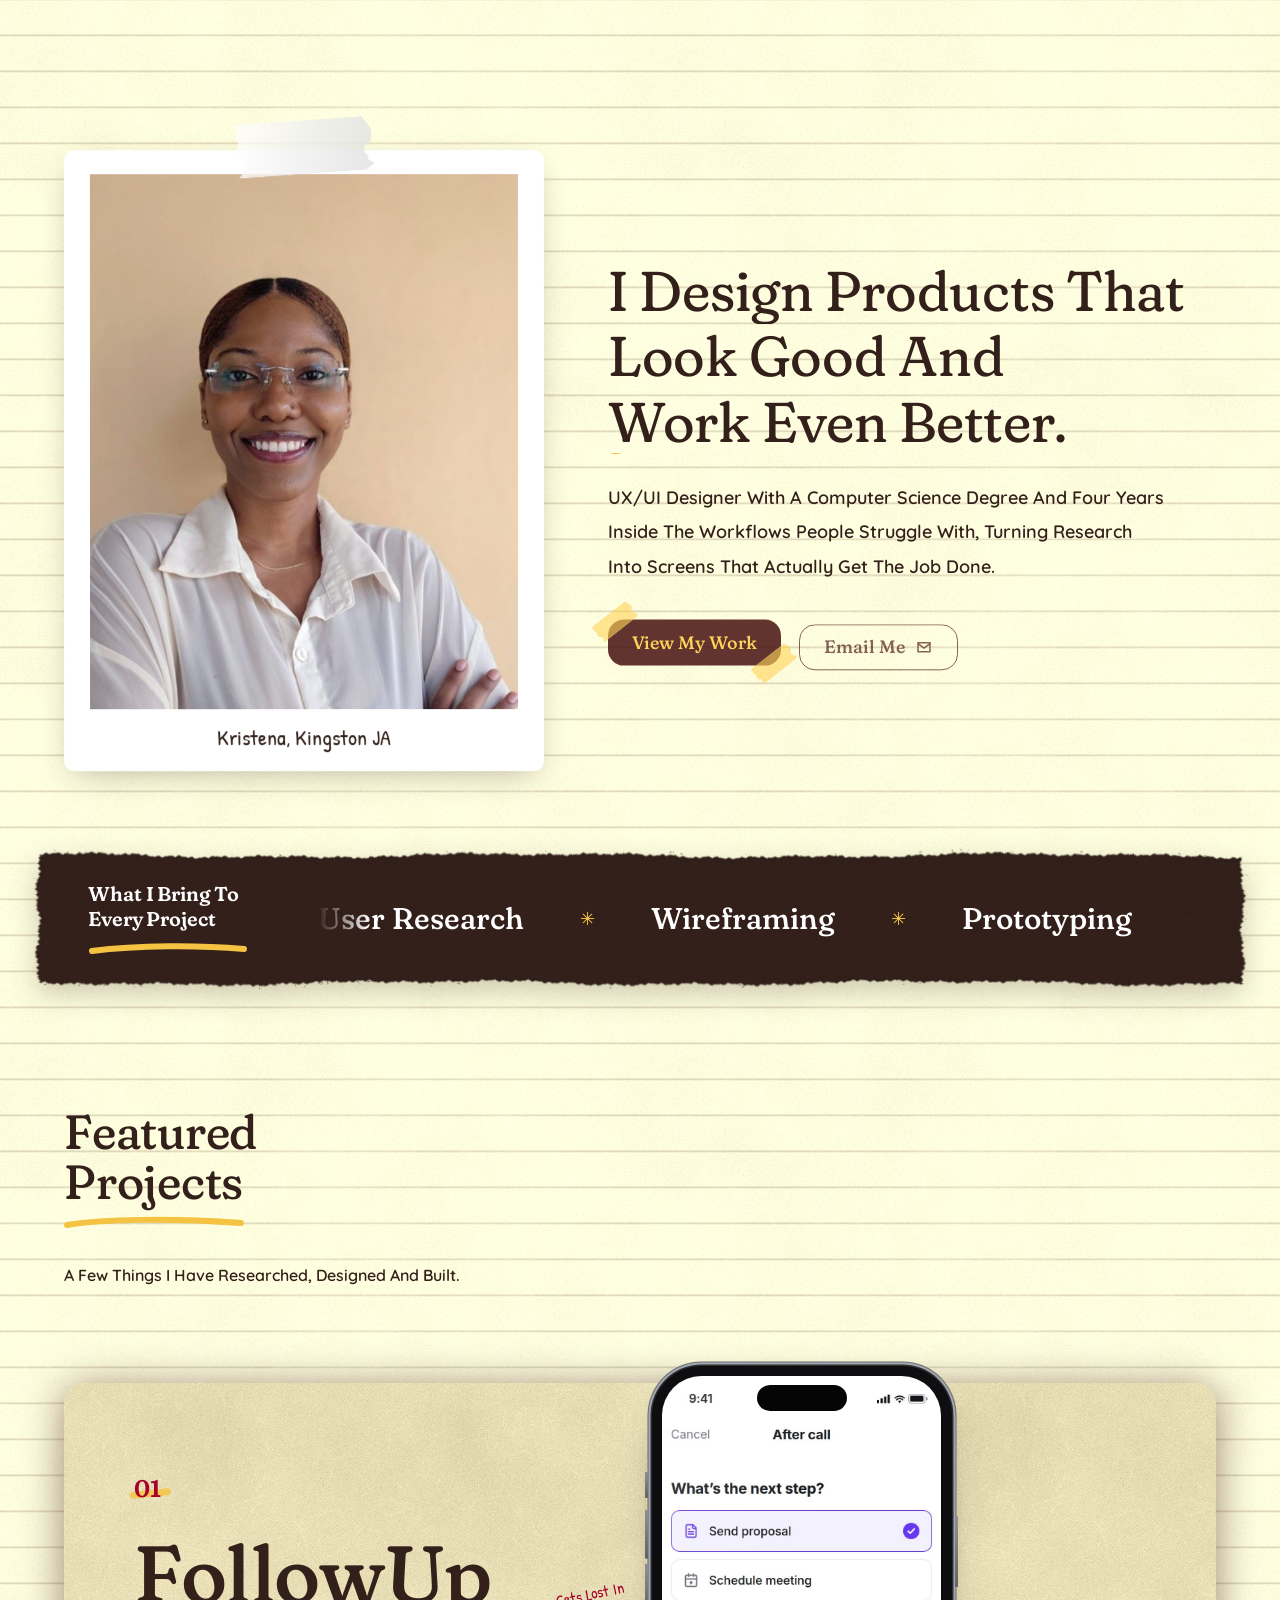
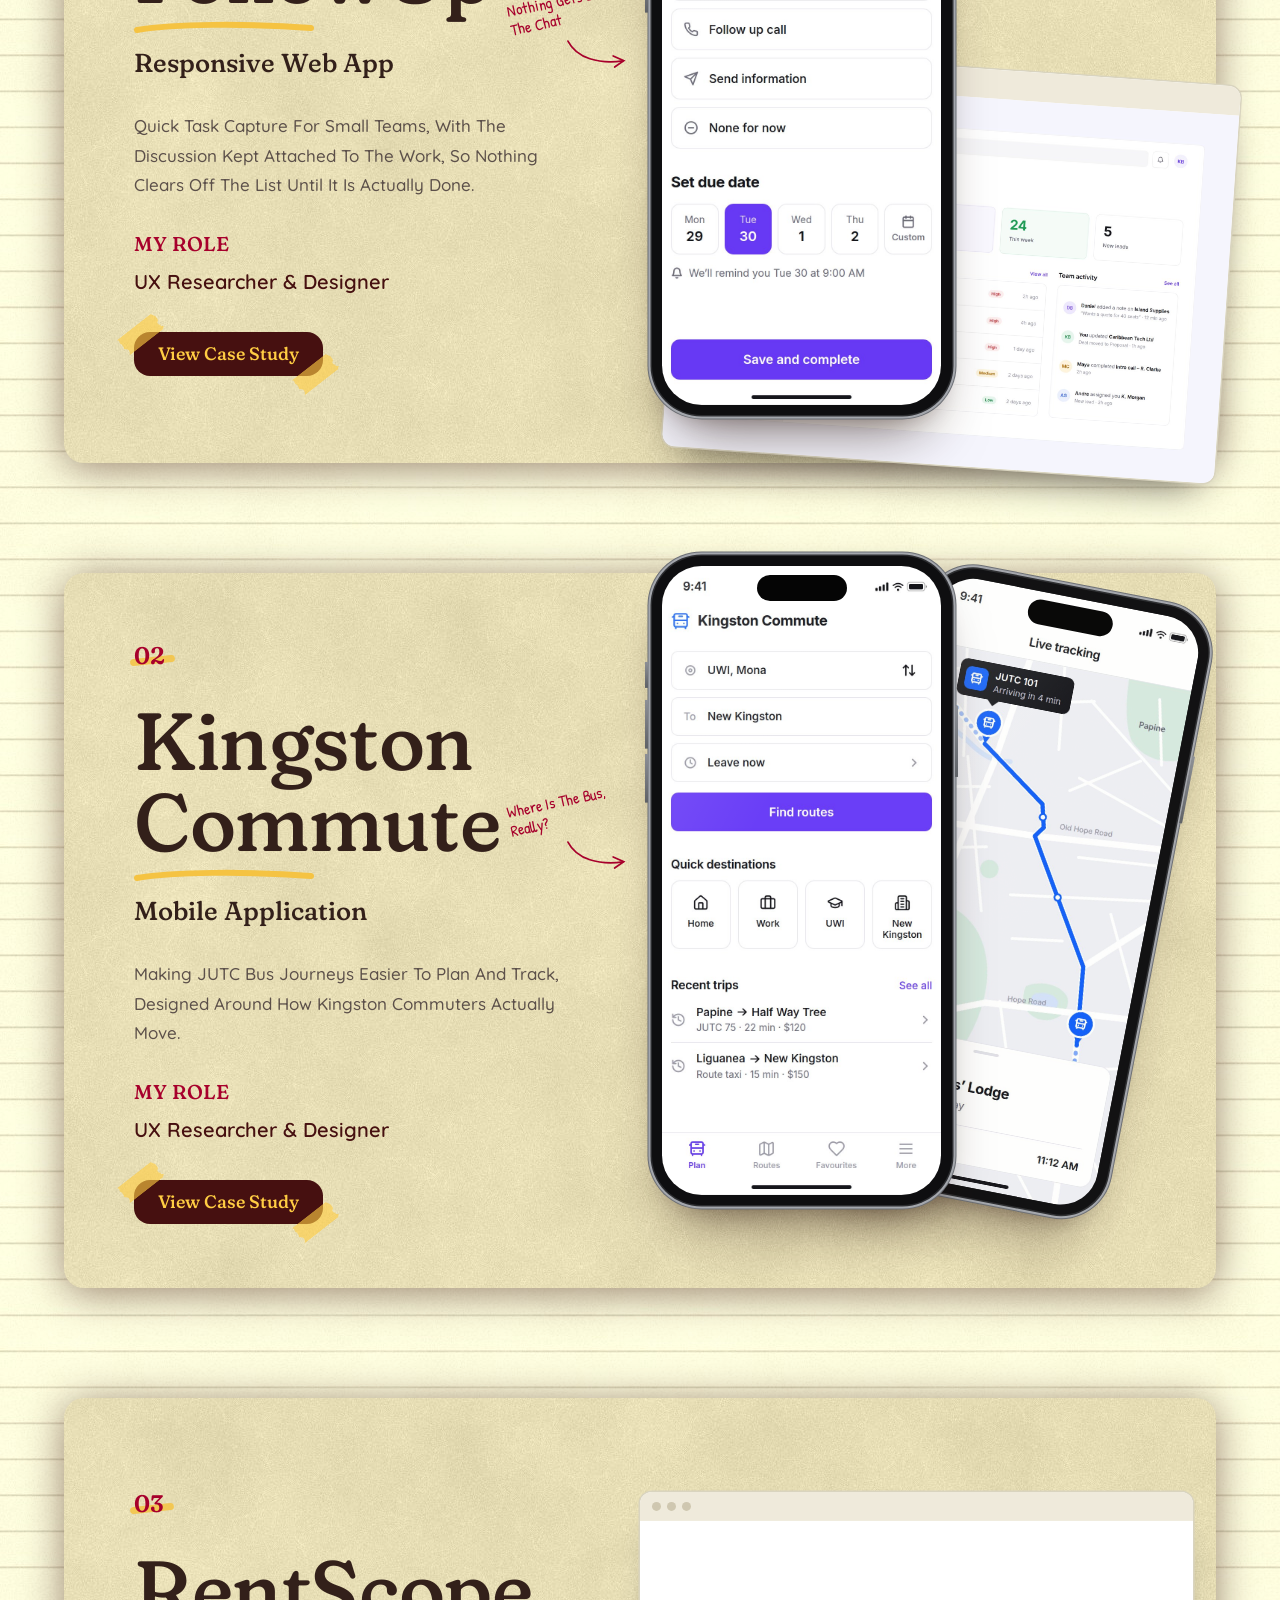
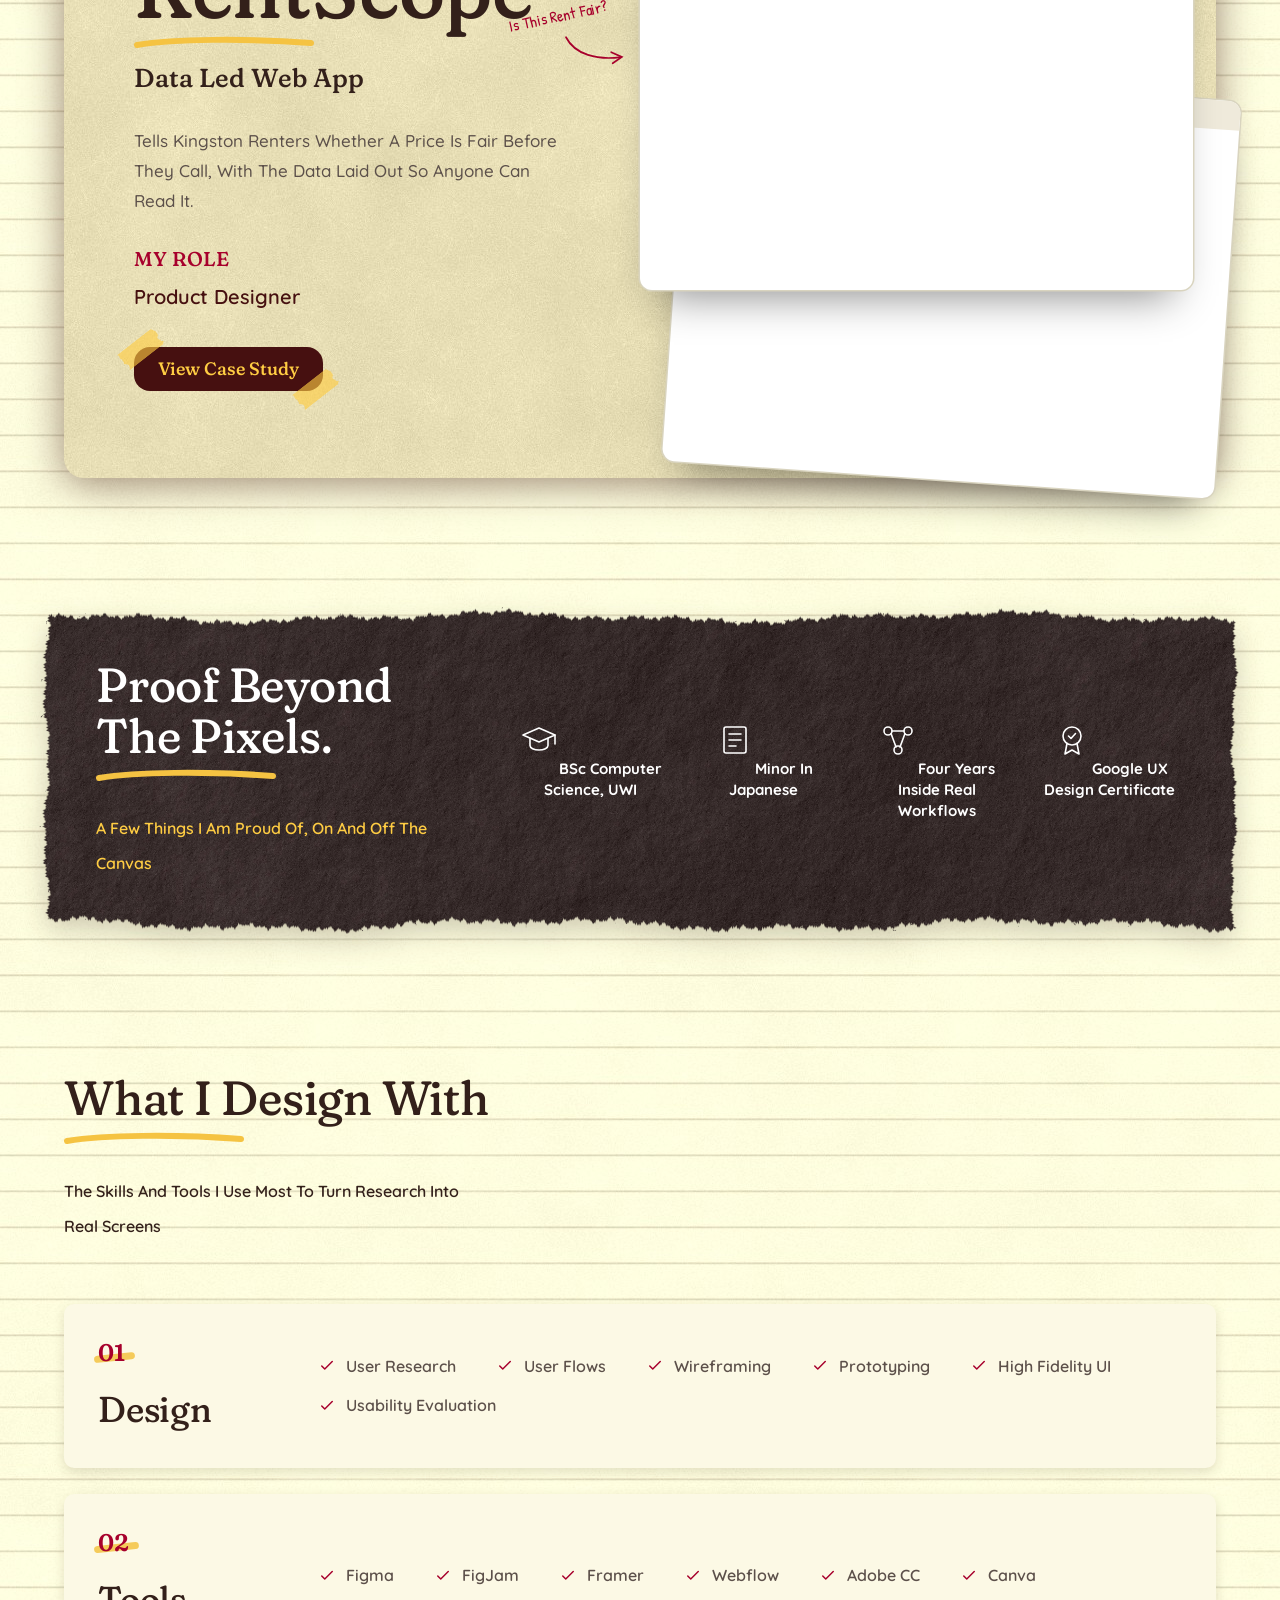
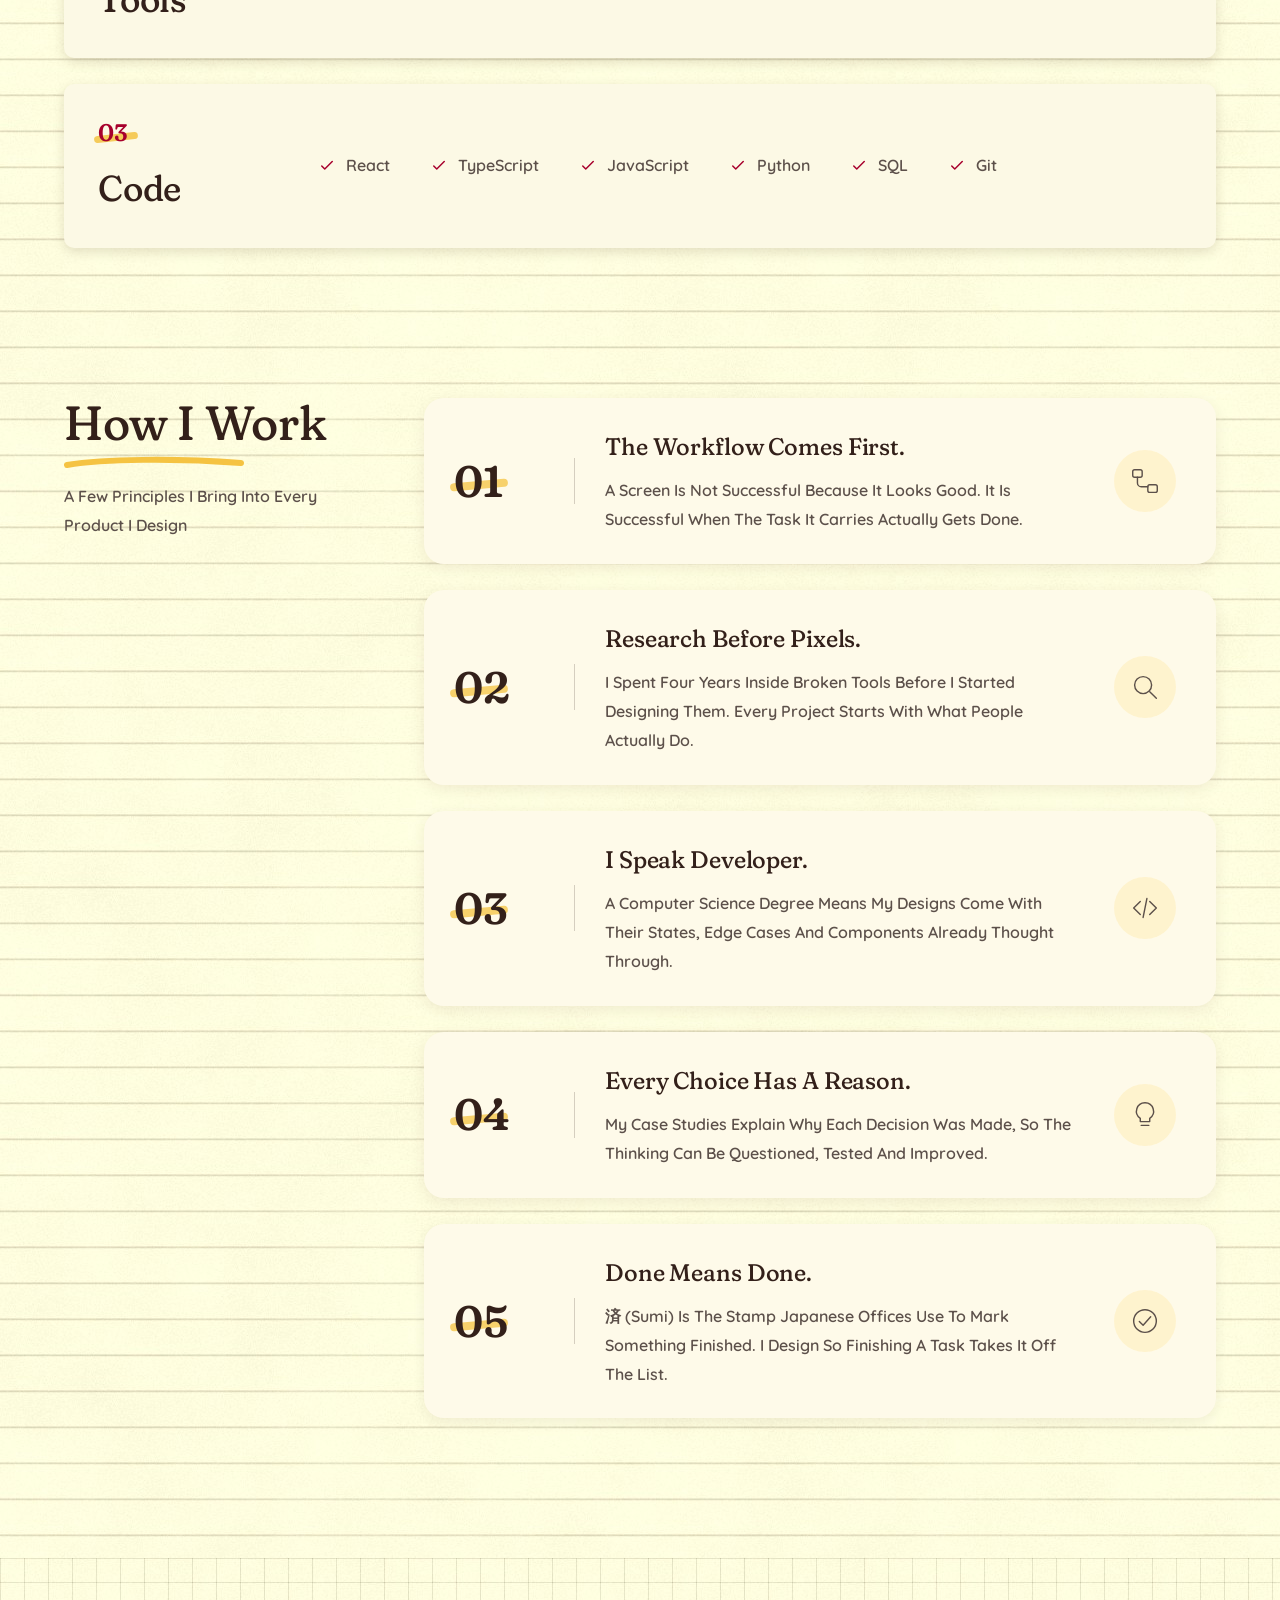
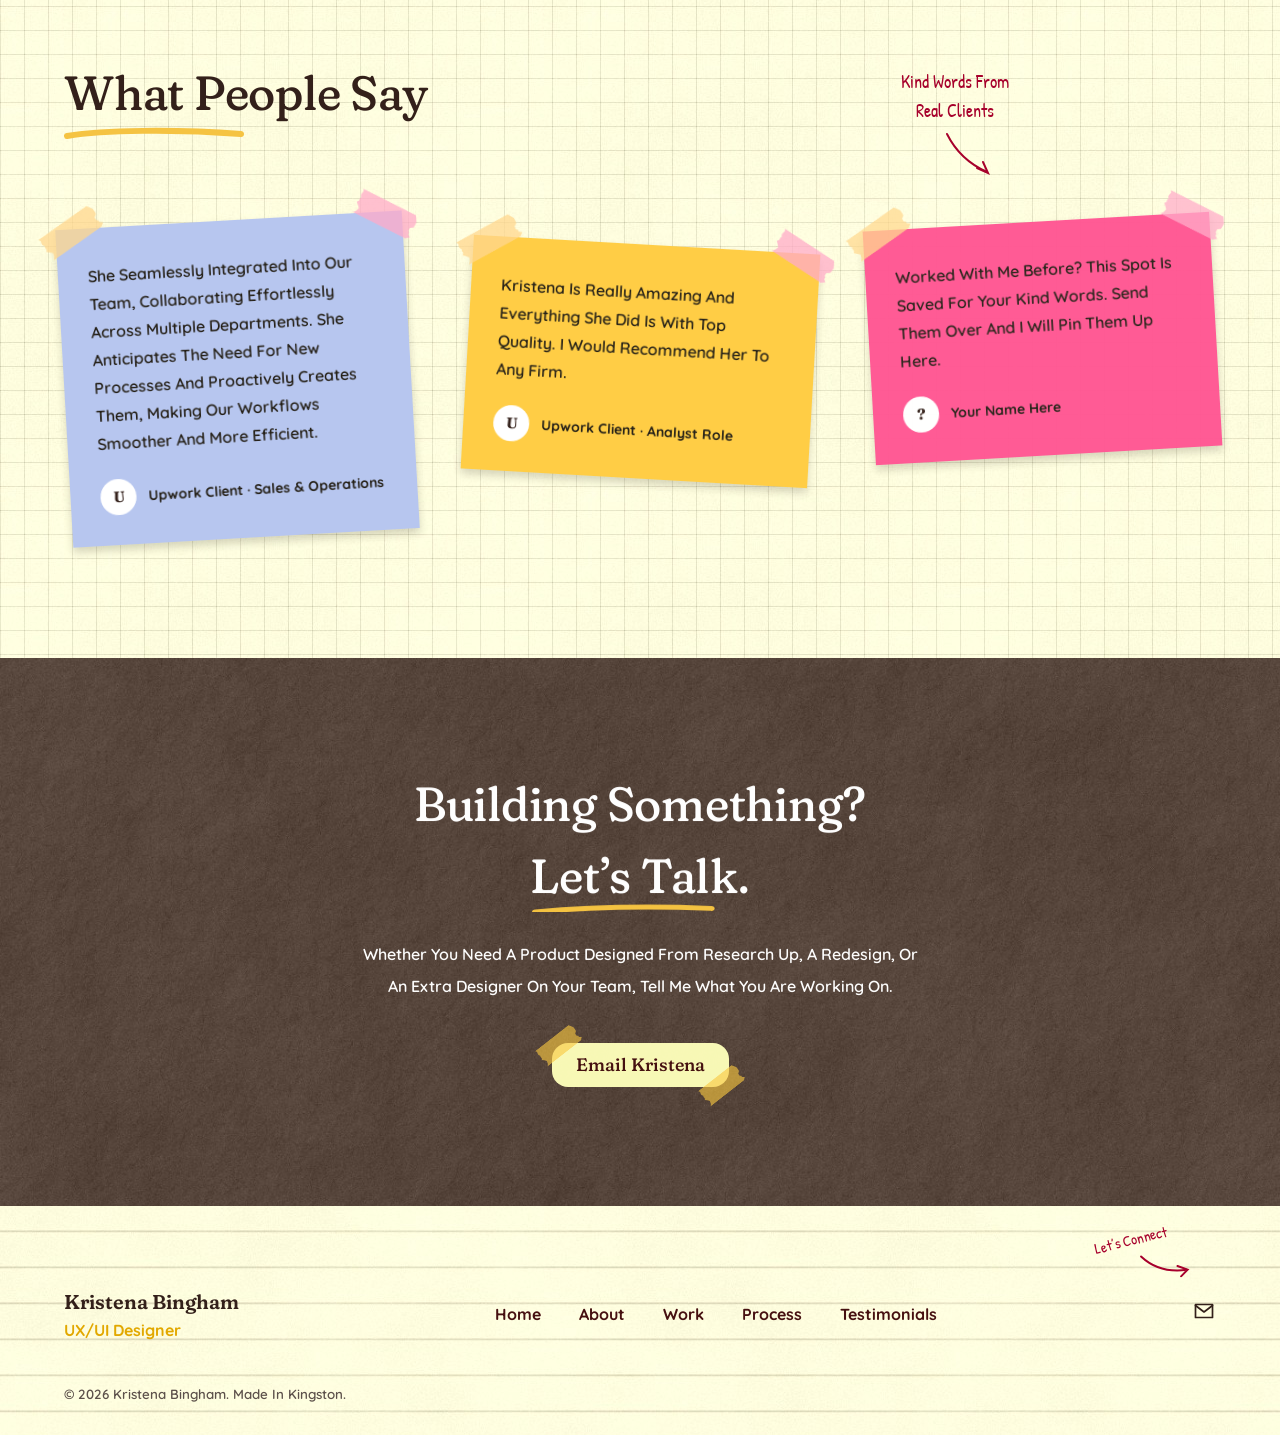
==== commit b06bdcb9: "Settle the polaroid straight The scroll reveal was overwriting the hero's settle animation and leavi" ====
--- a/index.html
+++ b/index.html
@@ -14,7 +14,7 @@
 <link rel="preconnect" href="https://fonts.googleapis.com">
 <link rel="preconnect" href="https://fonts.gstatic.com" crossorigin>
 <link rel="stylesheet" href="https://fonts.googleapis.com/css2?family=Fraunces:opsz,wght,SOFT,WONK@9..144,400..700,0..100,0..1&family=Quicksand:wght@400..700&family=Patrick+Hand&display=swap">
-<link rel="stylesheet" href="/assets/css/home-rj.css?v=11">
+<link rel="stylesheet" href="/assets/css/home-rj.css?v=12">
 <script>(function(d){d.classList.add('js');try{if(sessionStorage.getItem('kb-intro'))d.classList.add('intro-seen')}catch(e){}setTimeout(function(){if(!window.gsap)d.classList.remove('js')},3500)})(document.documentElement)</script>
 </head>
 <body id="top">
@@ -267,7 +267,7 @@
 <script src="/assets/js/vendor/ScrollTrigger.min.js" defer></script>
 <script src="/assets/js/vendor/SplitText.min.js" defer></script>
 <script src="/assets/js/vendor/lenis.min.js" defer></script>
-<script src="/assets/js/notebook.js?v=3" defer></script>
+<script src="/assets/js/notebook.js?v=4" defer></script>
 <script>
 (function(){
   var b=document.querySelector('.burger'),d=document.getElementById('drawer');
--- a/assets/css/home-rj.css
+++ b/assets/css/home-rj.css
@@ -546,3 +546,4 @@
   .band{background-image:url("/assets/images/paper/band-tall-m.webp")}
   .band.tools{background-image:url("/assets/images/paper/band-short-m.webp")}
 }
+.polaroid{transform:none}
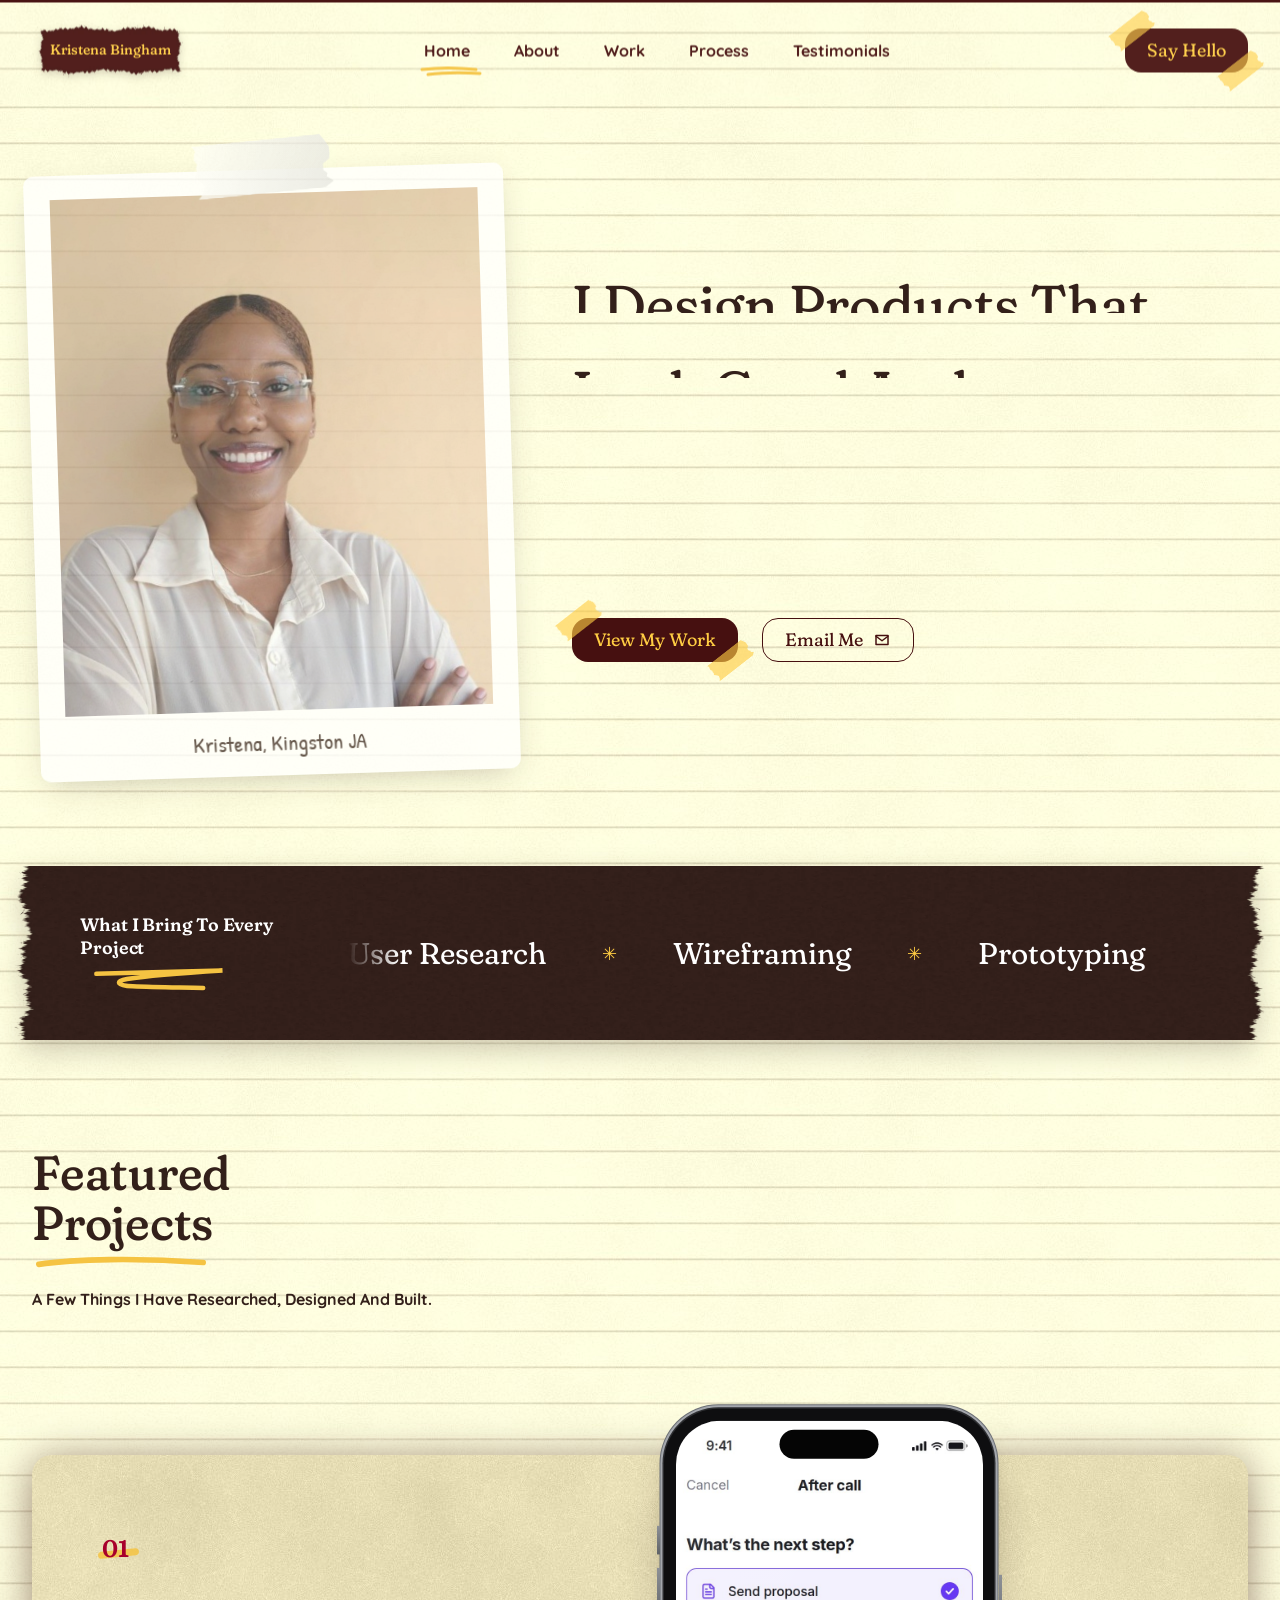
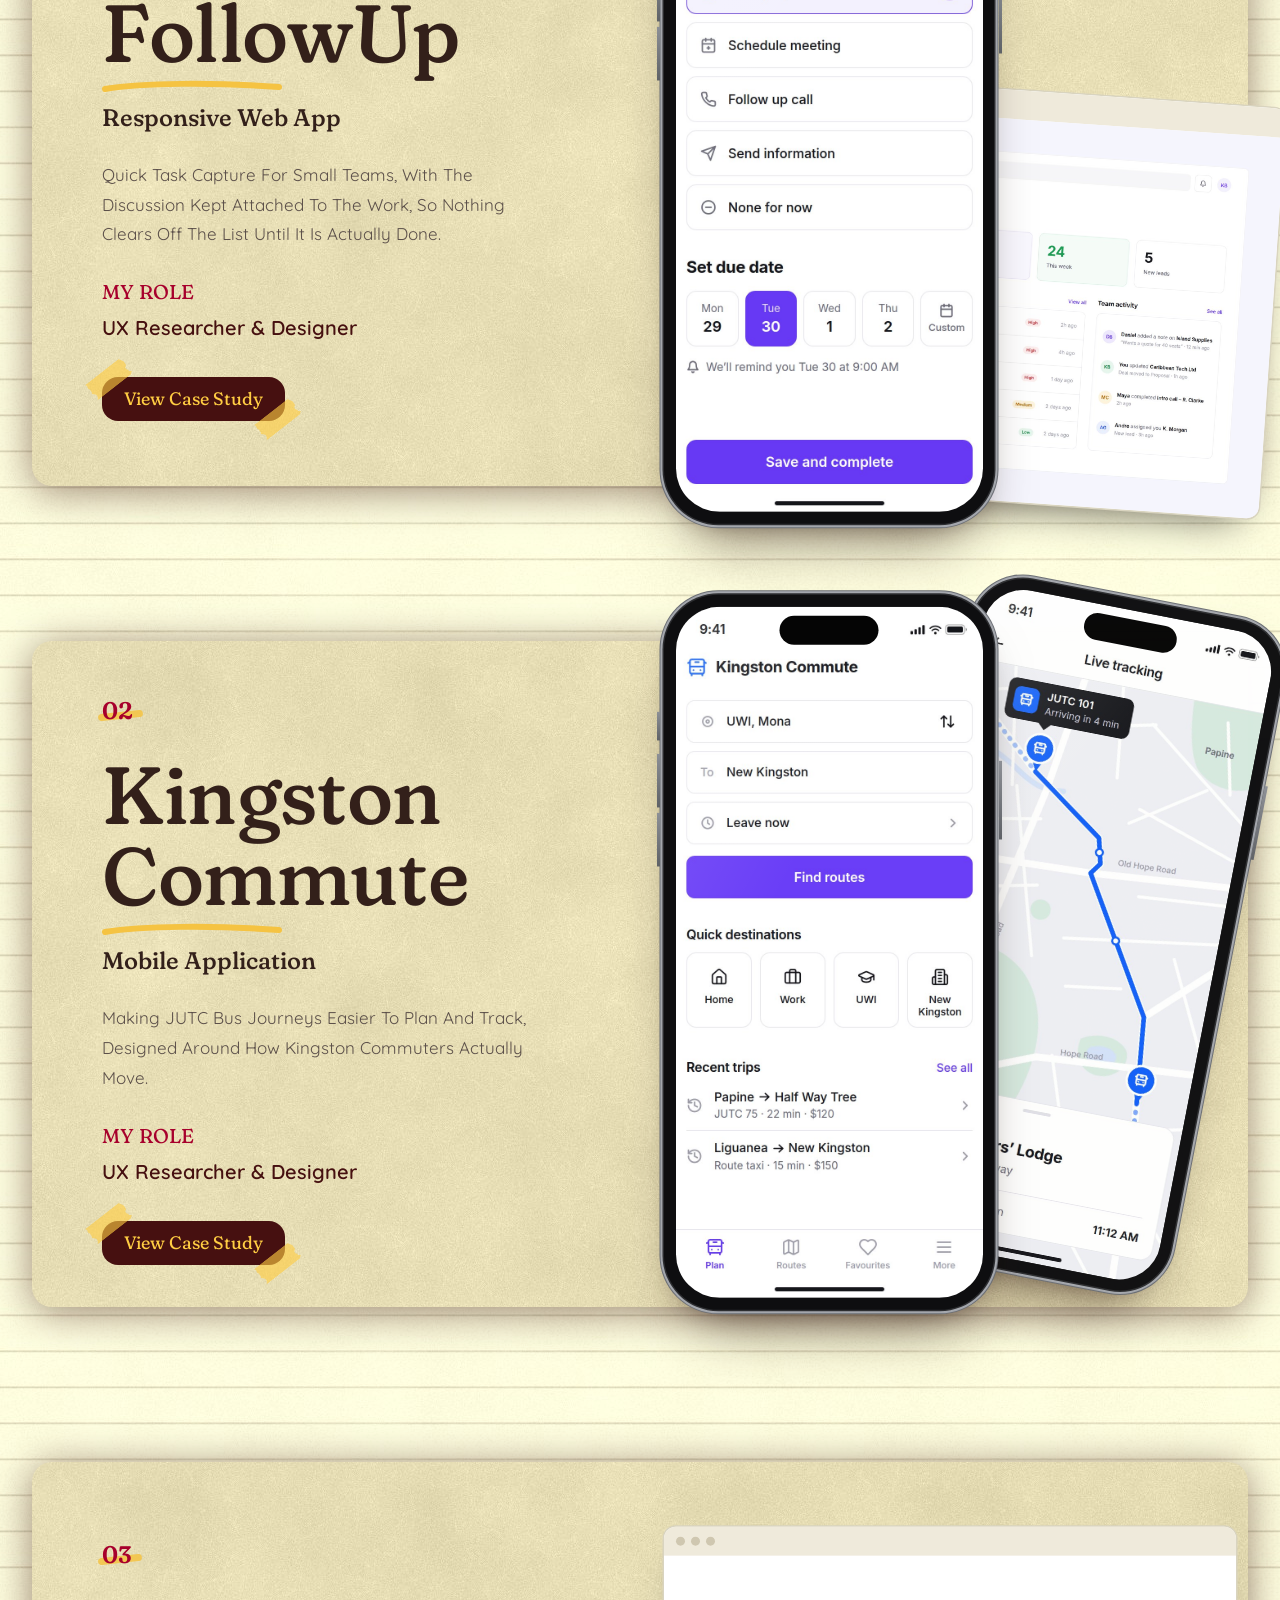
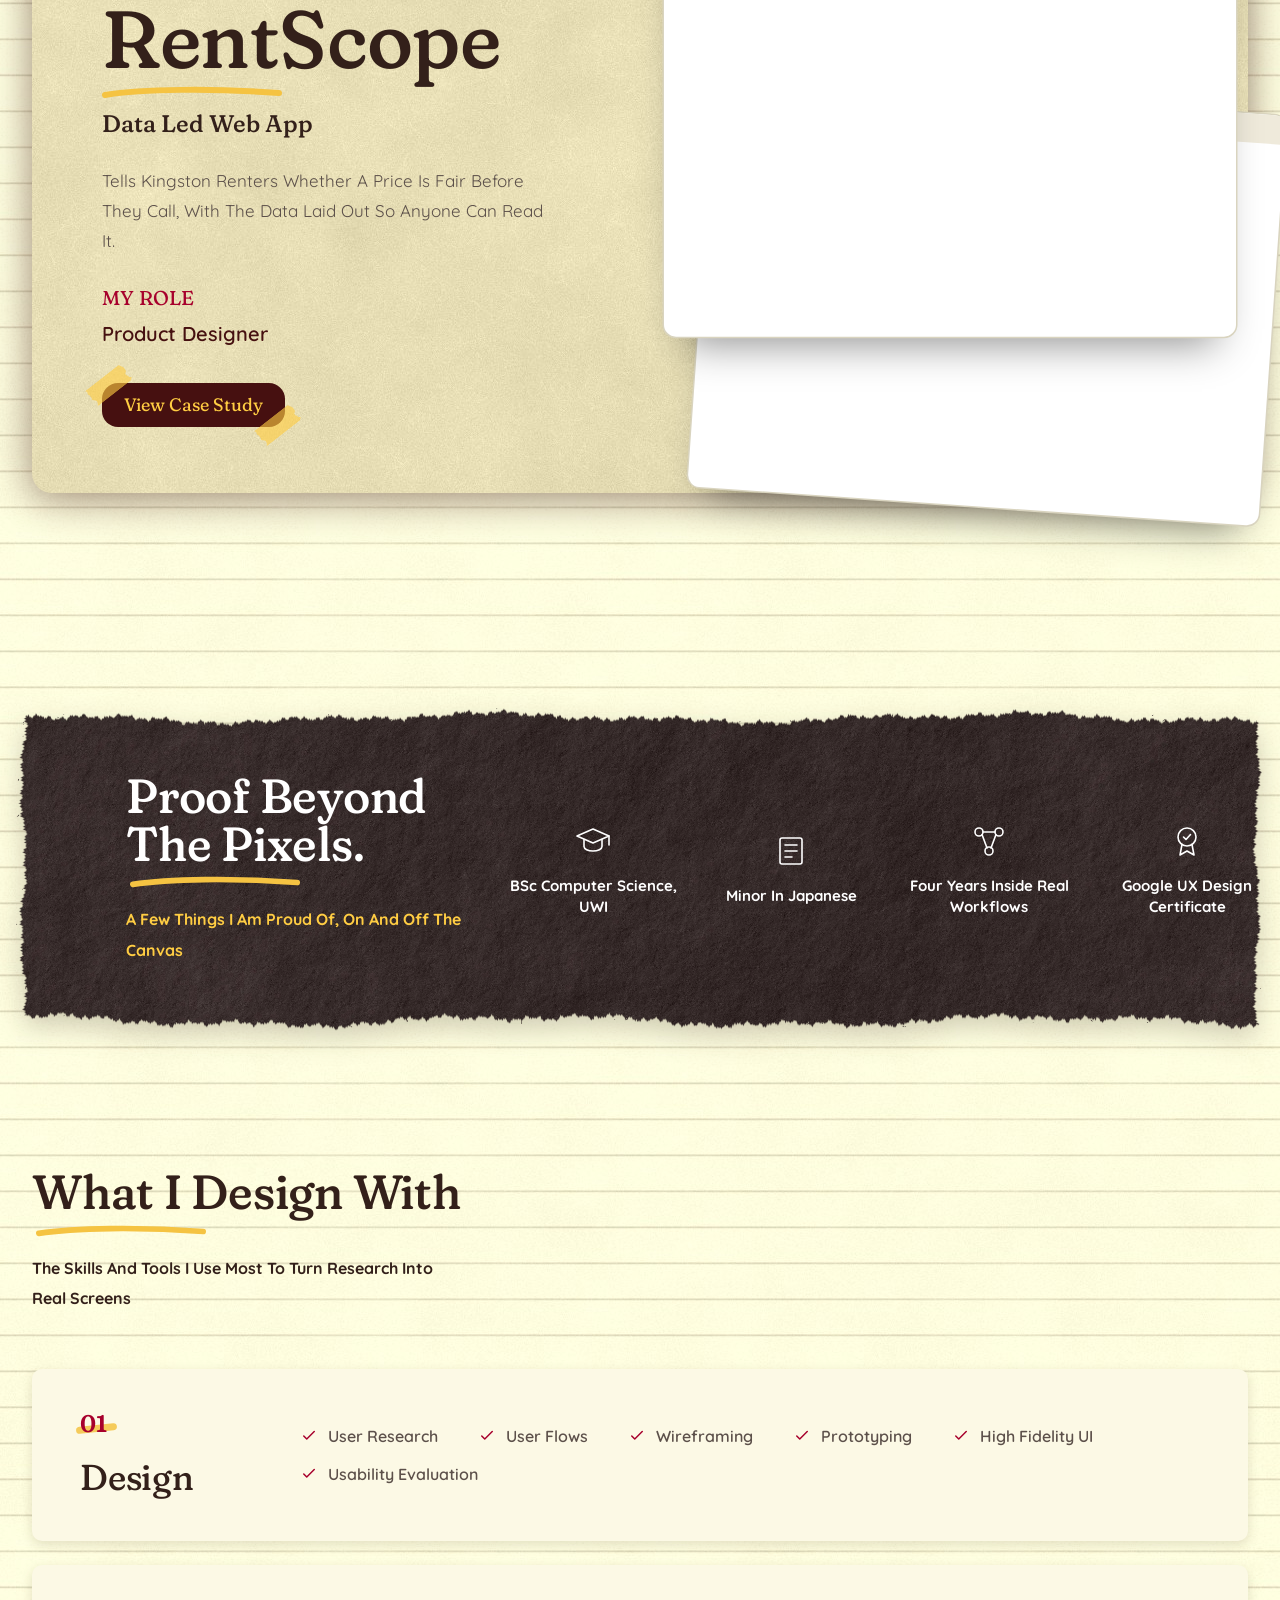
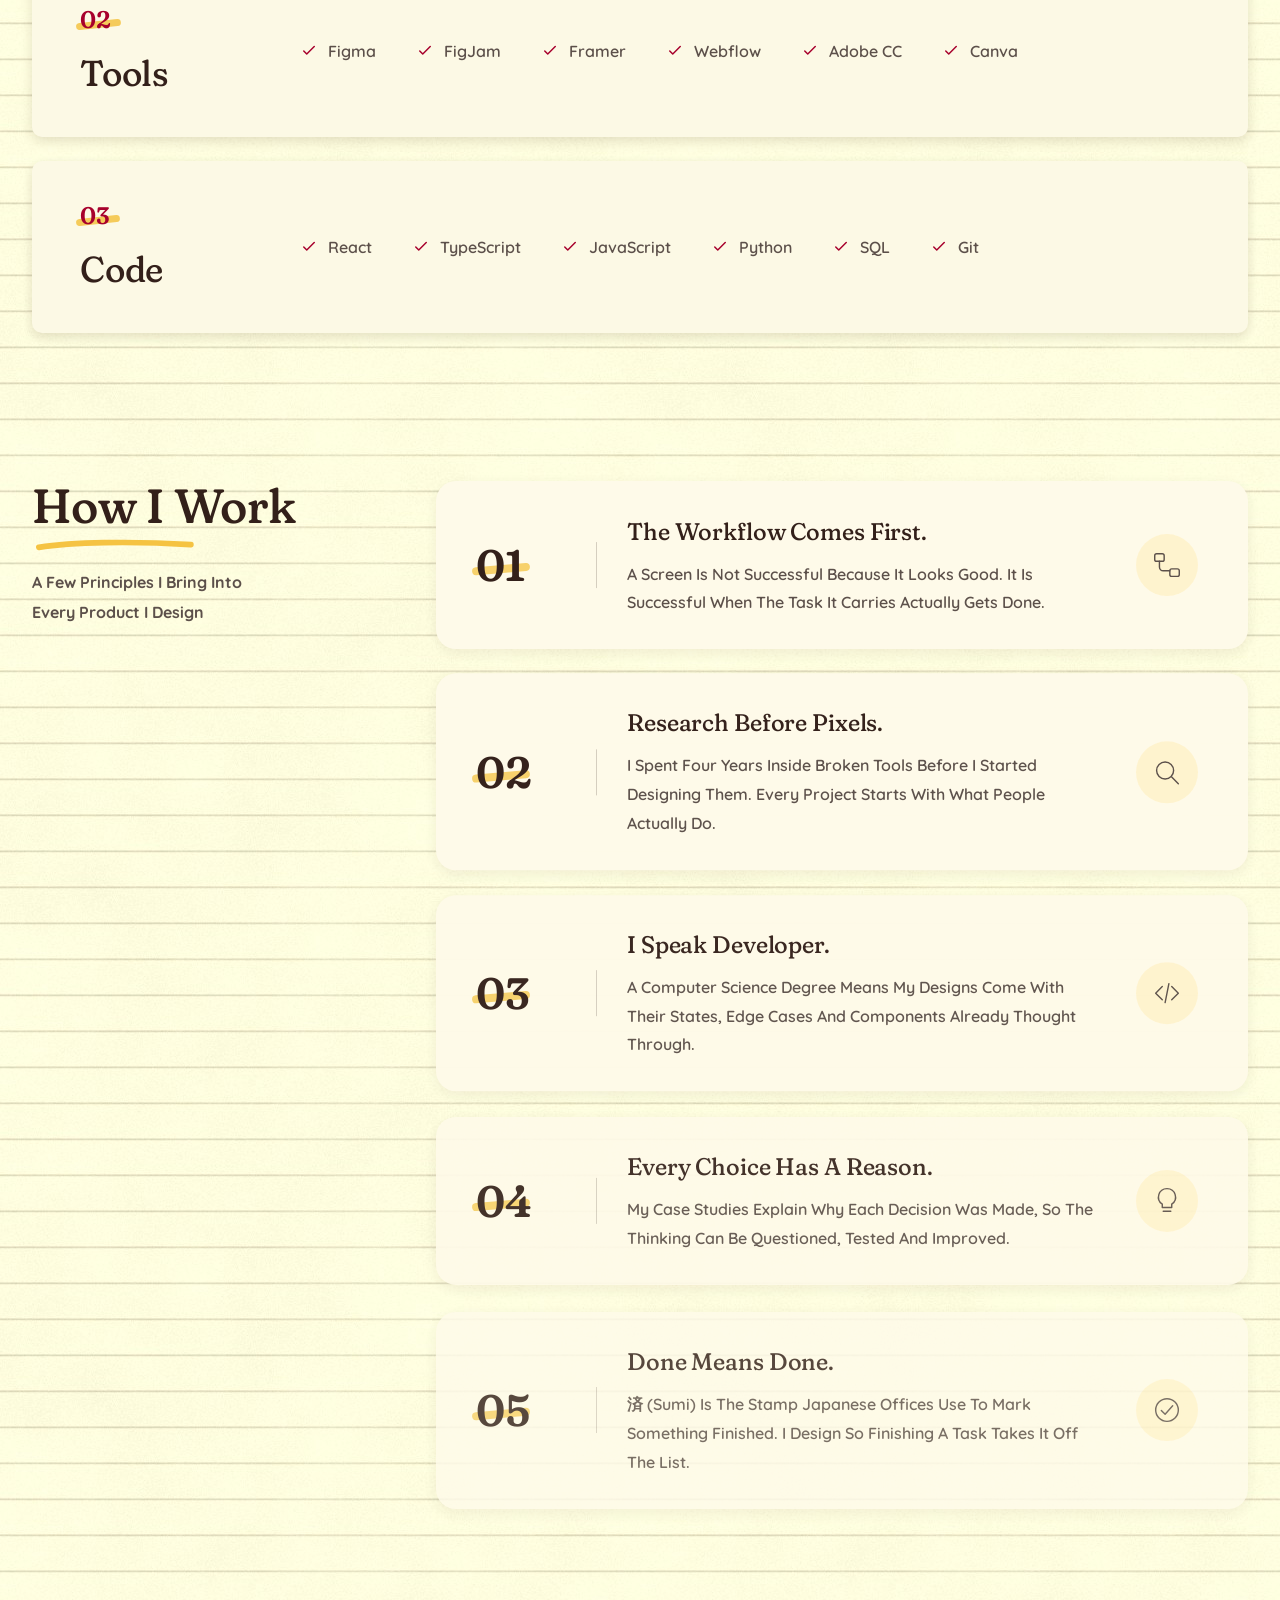
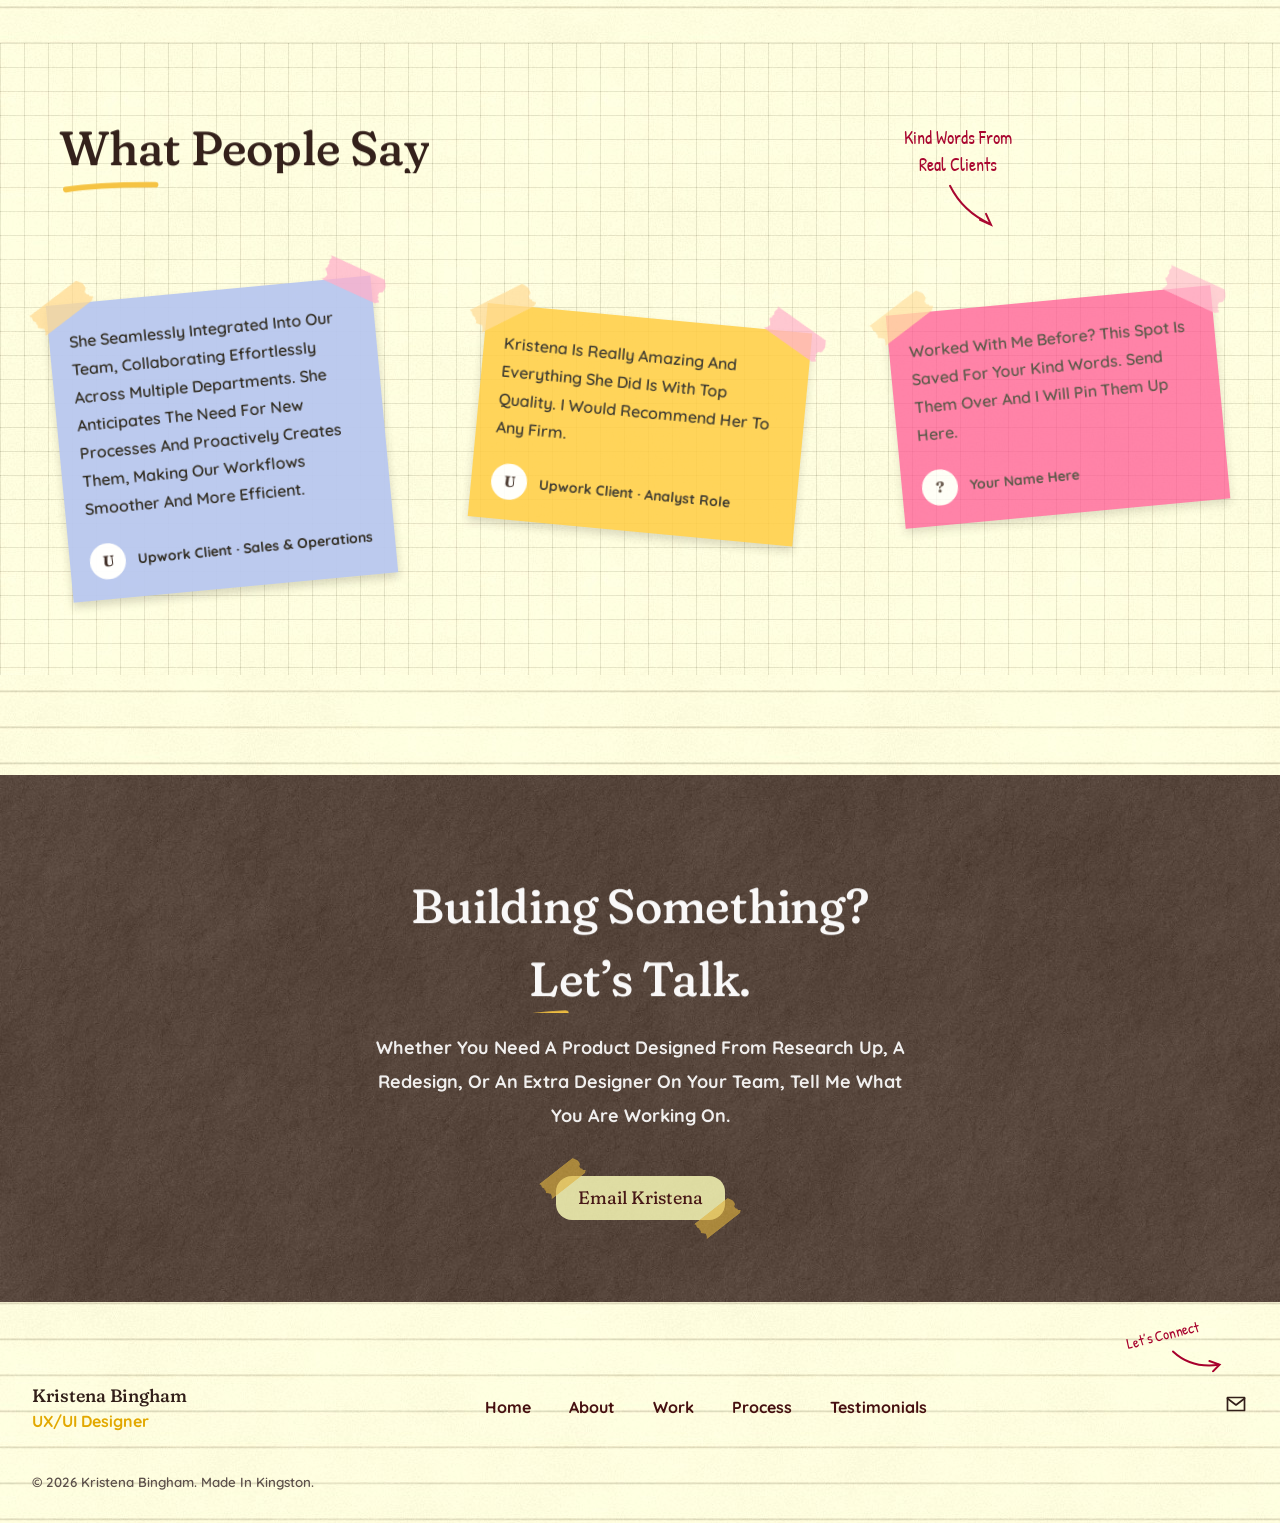
==== commit 1481e1f3: "Match the reference's measured sizes at desktop and phone widths Container, header, badge, hero, pol" ====
--- a/index.html
+++ b/index.html
@@ -14,7 +14,7 @@
 <link rel="preconnect" href="https://fonts.googleapis.com">
 <link rel="preconnect" href="https://fonts.gstatic.com" crossorigin>
 <link rel="stylesheet" href="https://fonts.googleapis.com/css2?family=Fraunces:opsz,wght,SOFT,WONK@9..144,400..700,0..100,0..1&family=Quicksand:wght@400..700&family=Patrick+Hand&display=swap">
-<link rel="stylesheet" href="/assets/css/home-rj.css?v=12">
+<link rel="stylesheet" href="/assets/css/home-rj.css?v=14">
 <script>(function(d){d.classList.add('js');try{if(sessionStorage.getItem('kb-intro'))d.classList.add('intro-seen')}catch(e){}setTimeout(function(){if(!window.gsap)d.classList.remove('js')},3500)})(document.documentElement)</script>
 </head>
 <body id="top">
@@ -67,7 +67,7 @@
 
 <div class="band-wrap">
   <div class="band tools rv">
-    <h2>What I Bring To Every Project<svg class="swipe" viewBox="0 0 160 16" aria-hidden="true"><path d="M4 10 C 50 4, 110 4, 156 8" stroke-width="6"/></svg></h2>
+    <h2>What I Bring To Every Project<svg class="swipe zigline" viewBox="0 0 240 44" aria-hidden="true"><path d="M8 12 C 80 10, 160 8, 230 6 C 165 10, 105 14, 62 21 C 40 25, 44 33, 72 34 C 112 36, 152 36, 196 37" stroke-width="8"/></svg></h2>
     <div class="marquee" aria-label="Skills">
       <div class="track">
         <span>User Research</span><span>Wireframing</span><span>Prototyping</span><span>Figma</span><span>Usability Testing</span><span>User Flows</span><span>HTML · CSS · JS</span>
--- a/assets/css/home-rj.css
+++ b/assets/css/home-rj.css
@@ -547,3 +547,136 @@
   .band.tools{background-image:url("/assets/images/paper/band-short-m.webp")}
 }
 .polaroid{transform:none}
+
+/* ===== exact measurements from the reference (1512px window) ===== */
+@media (min-width:861px){
+  .wrap{max-width:calc(1304px + 64px)}
+  .top{padding:20px 0}
+  .badge{width:156px;height:65px;display:grid;place-items:center;padding:0;font-size:14px;font-weight:500;transform:none}
+  .menu a{font-size:16px;font-weight:700}
+  .top .btn{height:44px}
+  .btn{height:44px;padding:0 22px;font-size:18px;line-height:28px;border-radius:16px}
+  .hero{grid-template-columns:480px minmax(0,1fr);gap:60px;padding-top:152px;padding-bottom:60px;align-items:center}
+  .polaroid{padding:24px 26.4px 64.8px;border-radius:10px}
+  .polaroid .photo{aspect-ratio:427/517}
+  .hero h1{font-size:56px;line-height:65px;max-width:700px}
+  .hero p.lead{font-size:18px;font-weight:600;line-height:34.2px;max-width:528px;margin-top:24px}
+  .hero .ctas{gap:24px;margin-top:48px}
+  .band-wrap{max-width:1400px;padding:0 24px}
+  .tools{min-height:174px;padding:48px 80px;gap:60px}
+  .tools h2{font-size:18px;font-weight:600;line-height:22.5px;flex:0 0 208px}
+  .head p{font-size:16px;font-weight:700;line-height:30.4px}
+  .proj{min-height:631px;border-radius:20px}
+  .proj .copy{padding:52px 0 42px 70px}
+  .proj h3{font-size:81px;line-height:81px;font-weight:500}
+  .proj .kind{font-size:24px;font-weight:500;line-height:32px;max-width:456px}
+  .proj .desc{max-width:456px}
+  .proj .art{min-height:631px}
+  .proj .phone.p1{--pw:330px;left:4%;top:-89px}
+  .proj .phone.p2{--pw:315px;left:calc(4% + 250px);top:-20px}
+  .proj .browser.b1{left:4%;top:40px;width:94%}
+  .proj .browser.b2{left:10%;top:250px;width:94%}
+  .proj .note{left:41%;top:30%;width:130px}
+  .proof .band{min-height:360px;padding:60px 48px 60px 126px;display:grid;align-items:center}
+  .proof .band .grid{grid-template-columns:340px 1fr}
+  .head.light h2,.proof h2{font-size:48px;font-weight:500;line-height:48px}
+  .talk{padding:93px 24px 88px}
+  .talk h2{font-size:48px;line-height:72px;font-weight:500}
+  .foot .who b{font-size:18px;font-weight:500}
+}
+@media (min-width:861px) and (max-width:1250px){
+  .proj .phone.p1{--pw:270px;top:-60px}.proj .phone.p2{--pw:255px;left:calc(4% + 205px)}
+  .proj h3{font-size:64px;line-height:68px}
+}
+@media (max-width:860px){.proj .note{margin-top:56px}}
+.tools h2 .zigline{display:block;width:150px;height:28px;margin-top:10px}
+
+/* ===== vertical rhythm and component sizes measured from the reference ===== */
+body{font-weight:400;line-height:1.5}
+.btn{font-weight:400}
+.head h2{font-size:48px;font-weight:500;line-height:50px}
+.head .swipe{width:178px;height:17px;margin-top:6px}
+.head p{margin-top:13px;line-height:30.4px;font-weight:700;font-size:16px}
+@media (min-width:861px){
+  .hero{padding-bottom:108px}
+  .band-wrap{max-width:1400px;padding:0}
+  .tools{height:174px;min-height:0;padding:0 80px;align-items:center}
+  .tools h2{font-size:18px;line-height:22.5px}
+  .tools h2 .zigline{width:160px;height:25px;margin-top:8px}
+  section.block{padding-top:108px}
+  .projects{margin-top:141px;gap:155px}
+  .proof{padding-top:156px}
+  .proof .band{min-height:360px}
+  .proof .band .grid{grid-template-columns:336px max-content;gap:32px;justify-content:start}
+  .proof ul{grid-template-columns:repeat(4,198px);gap:0}
+  .proof li{min-height:122px;display:grid;justify-items:center;align-content:center}
+  .kit{gap:24px;margin-top:56px}
+  .kit .row{min-height:172px;padding:32px 48px;box-sizing:border-box}
+  .how{grid-template-columns:404px minmax(0,1fr);gap:0}
+  .how .head p{max-width:240px;line-height:30px}
+  .how ol{gap:24px}
+  .how li{min-height:168px;padding:32px 40px}
+  .grid-paper{background:none;margin-top:100px;padding:0}
+  .grid-paper > .wrap{max-width:1304px;padding:80px 59px 90px;background:#FFFFE0 url("/assets/images/paper/grid.jpg") repeat;background-size:480px}
+  .notes{grid-template-columns:repeat(3,326px);justify-content:space-between;gap:0;margin-top:56px}
+  .note-card{padding:24px 20px 20px;min-height:208px}
+  .talk{min-height:497px;padding:93px 24px 88px;margin-top:100px}
+  .talk h2{max-width:560px;margin:0 auto}
+  .talk p{font-size:18px;font-weight:700;line-height:34px;max-width:560px;margin:16px auto 40px}
+}
+.proj h3{max-width:456px}
+@media (min-width:861px) and (max-width:1340px){.proj .note{display:none}}
+@media (max-width:860px){.proj .note{width:max-content;max-width:70%;margin-top:60px}.proj .art{margin-top:6px}}
+
+/* ===== exact phone measurements from the reference (390px) ===== */
+@media (max-width:860px){
+  .wrap{padding-left:max(16px,env(safe-area-inset-left,0px));padding-right:max(16px,env(safe-area-inset-right,0px))}
+  .top{padding:20px 0}
+  .badge{width:156px;height:65px;display:grid;place-items:center;padding:0;font-size:14px;font-weight:500;transform:none}
+  .burger{width:65px;height:32px;display:grid;place-items:center}
+  .burger svg{width:49px;height:16px}
+  .hero{padding-top:152px;padding-bottom:60px;gap:60px}
+  .hero h1{font-size:24px;line-height:28.8px;font-weight:400}
+  .hero p.lead{font-size:13px;font-weight:600;line-height:24.7px;margin-top:12px}
+  .hero .ctas{flex-direction:column;align-items:flex-start;gap:24px;margin-top:24px}
+  .btn,.hero .ctas .btn{height:33px;padding:0 16px;font-size:15px;line-height:22.5px;border-radius:12px}
+  .polaroid{padding:17.15px 18.86px 46.3px;border-radius:10px}
+  .polaroid .photo{aspect-ratio:305/369}
+  .polaroid figcaption{bottom:12px;font-size:17px}
+  .band-wrap{padding:0;max-width:none}
+  .tools{min-height:198px;padding:36px 32px;gap:18px}
+  .tools h2{font-size:16px;font-weight:600;line-height:20px}
+  .tools h2 .zigline{width:120px;height:20px;margin-top:8px}
+  .marquee span{font-size:26px}
+  .head h2,.chap h2{font-size:28px;line-height:30px;font-weight:500}
+  .head .swipe{width:120px;height:12px}
+  .head p{font-size:13px;line-height:24px}
+  section.block{padding-top:64px}
+  .projects{margin-top:48px;gap:48px}
+  .proj{border-radius:20px;min-height:0}
+  .proj .copy{padding:34px 26px 0}
+  .proj h3{font-size:48px;line-height:48px;font-weight:500}
+  .proj .kind{font-size:16px;font-weight:500;line-height:24px;margin-top:14px}
+  .proj .desc{font-size:13px;line-height:22px}
+  .proj .role-l{font-size:16px}.proj .role{font-size:16px}
+  .proj .btn{margin-top:22px}
+  .proj .note{font-size:16px;margin:34px 0 0 30px}
+  .proj .note svg{width:56px;height:38px;margin-left:90px}
+  .proj .art{min-height:330px;margin-top:4px}
+  .proj .phone.p1{--pw:162px;left:26px;top:20px}
+  .proj .phone.p2{--pw:162px;left:auto;right:30px;top:34px;transform:rotate(12deg)}
+  .proj .browser.b1{left:26px;top:24px;width:118%}
+  .proj .browser.b2{left:60px;top:140px;width:118%}
+  .proj .browser.b2:first-child{left:120px;top:90px;width:120%}
+  .proof .band{padding:56px 24px}
+  .head.light h2,.proof h2{font-size:28px;line-height:28px}
+  .kit .row h3{font-size:28px}
+  .how h3{font-size:20px}
+  .grid-paper{margin-top:60px}
+  .talk{padding:93px 16px 88px;min-height:563px}
+  .talk h2{font-size:34px;line-height:51px;font-weight:500}
+  .talk p{font-size:13px;line-height:24px}
+  .foot .who b{font-size:18px;font-weight:500}
+  .cs-hero h1{font-size:24px;line-height:28.8px}
+}
+@media (max-width:860px){.proj .note{margin-top:70px}.proj .art{margin-top:18px}}
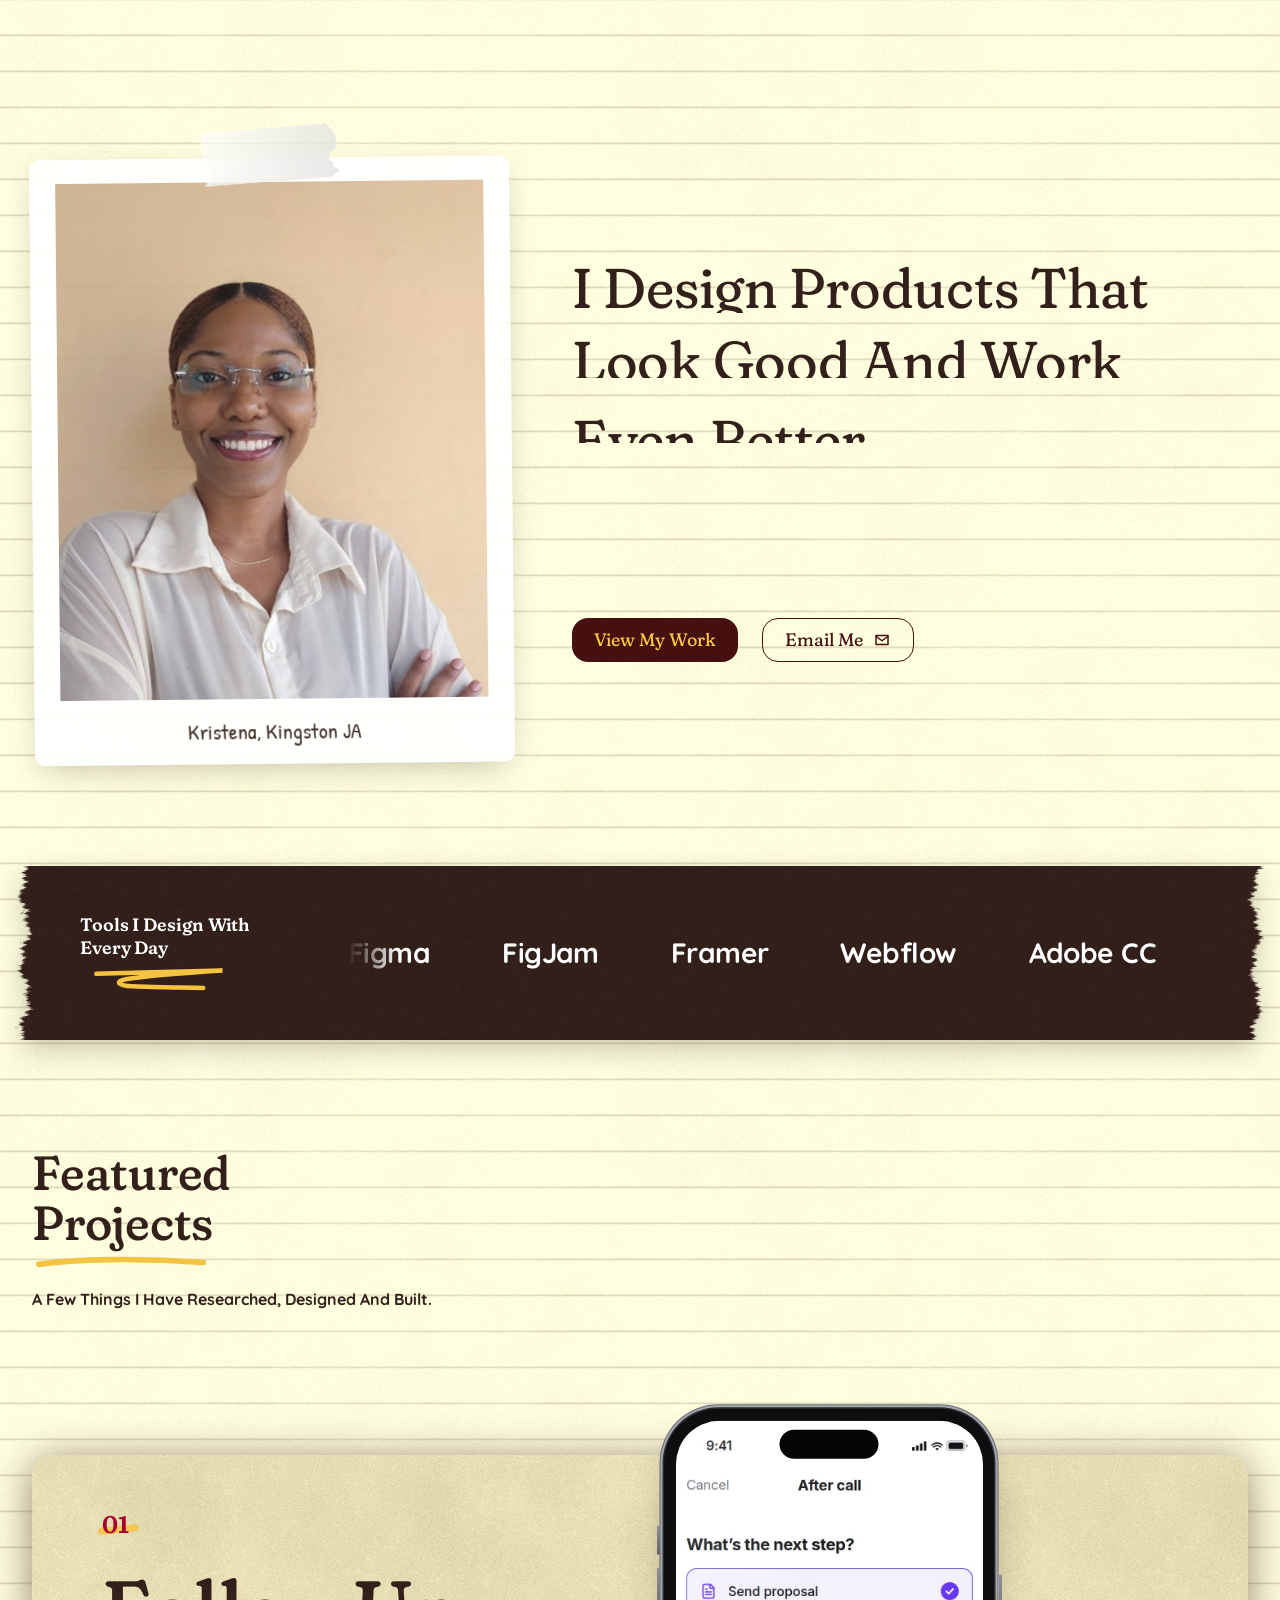
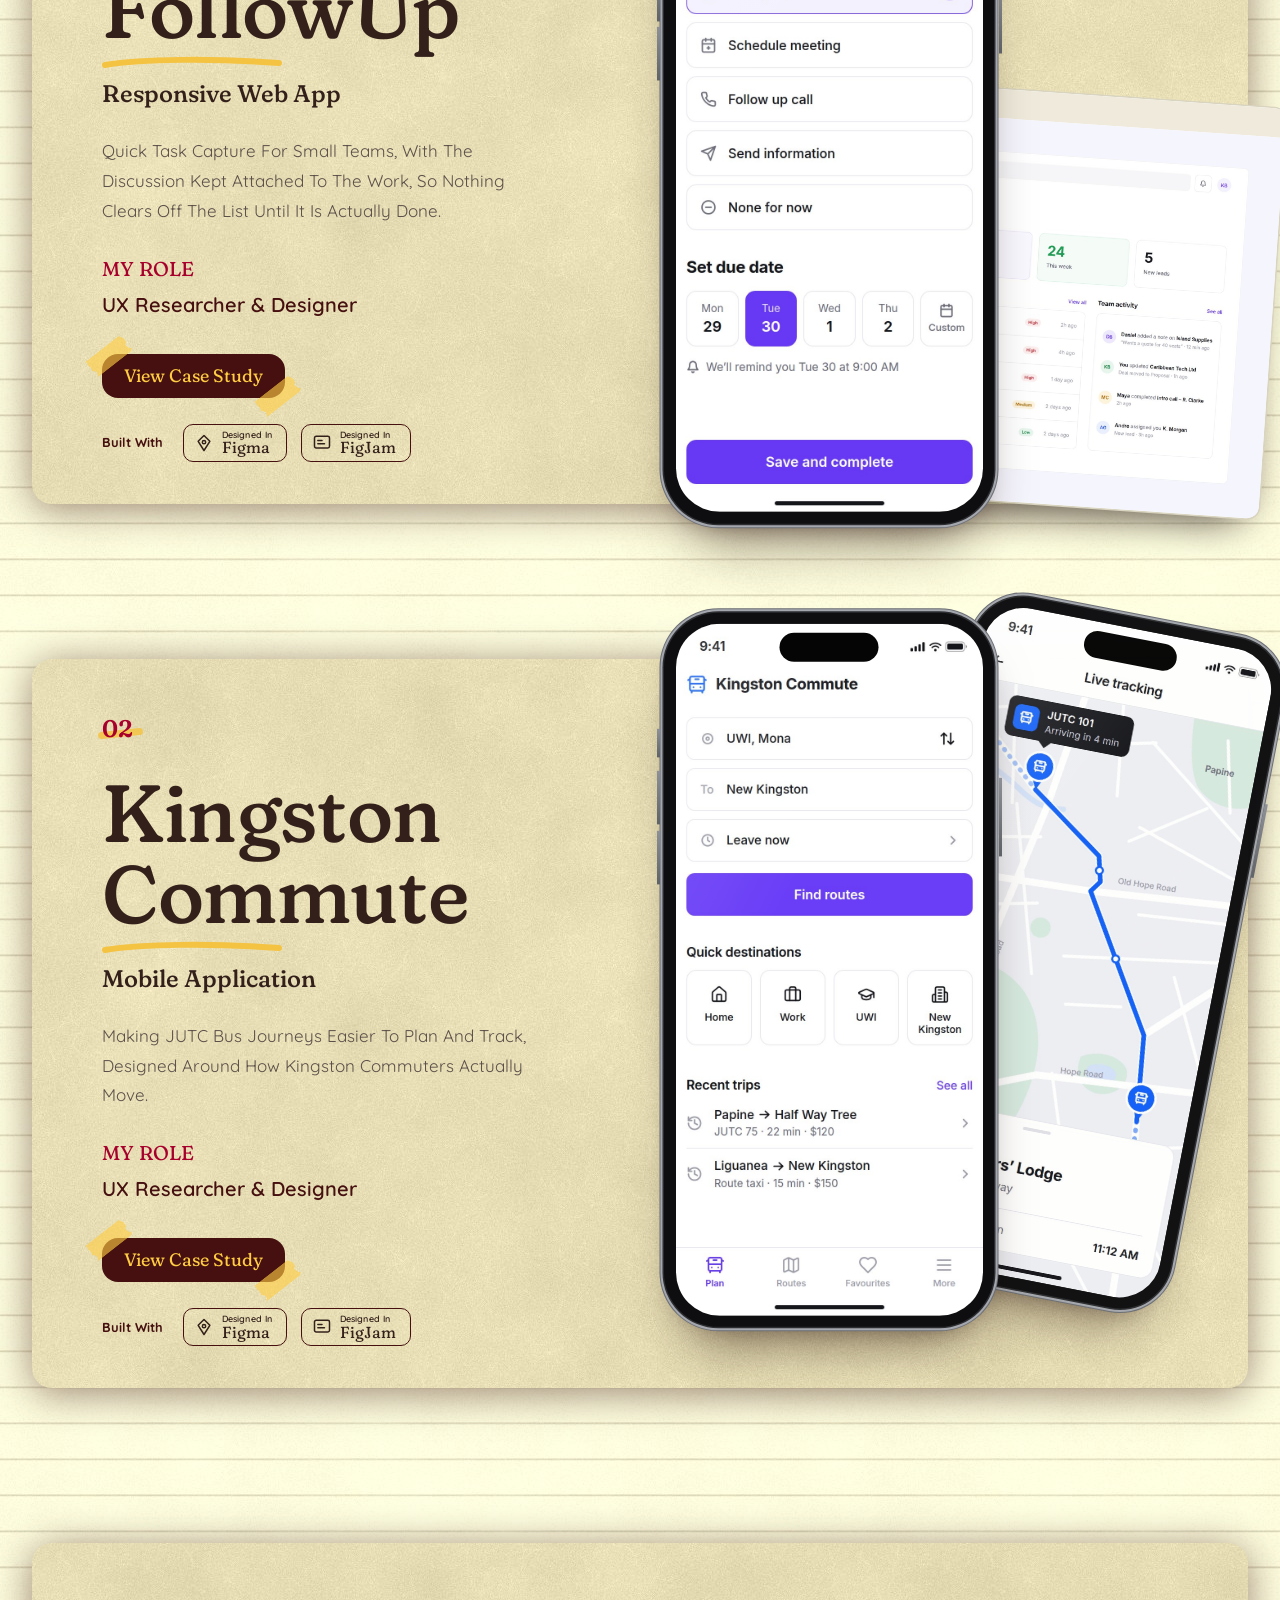
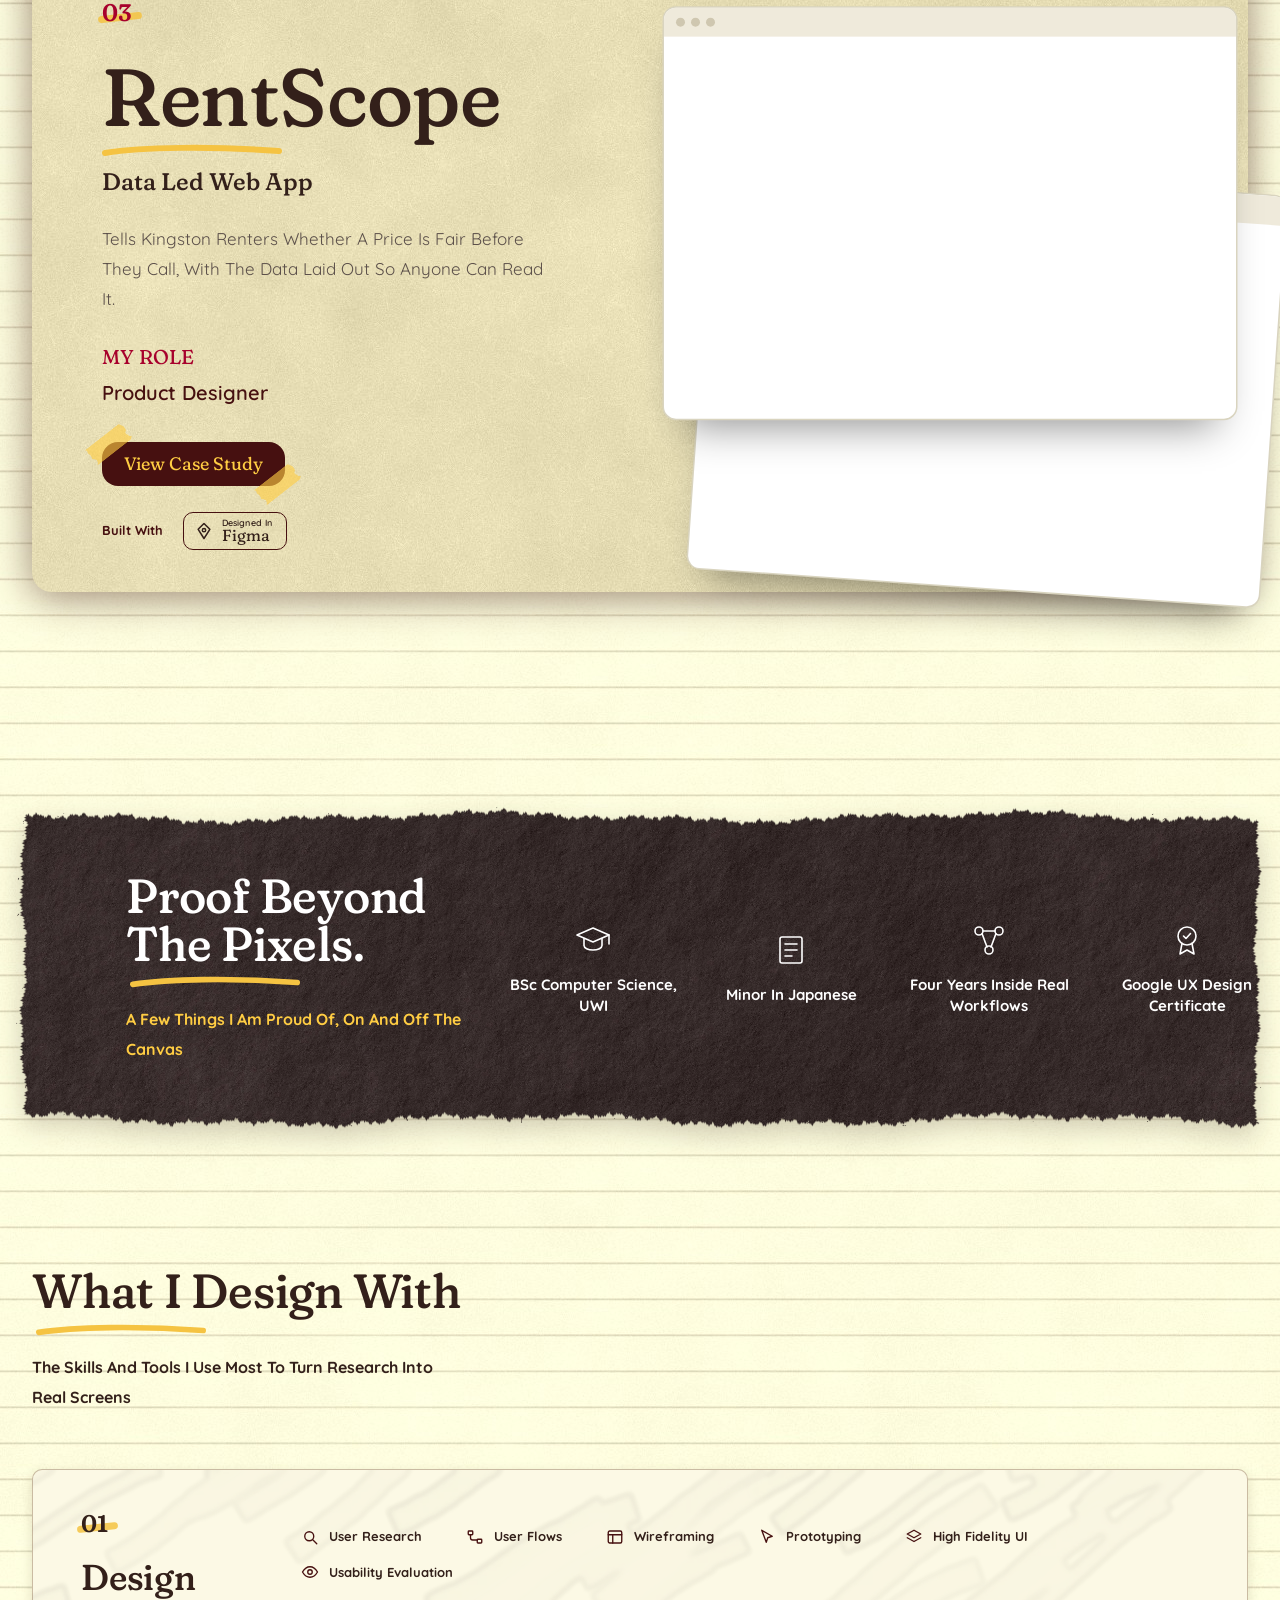
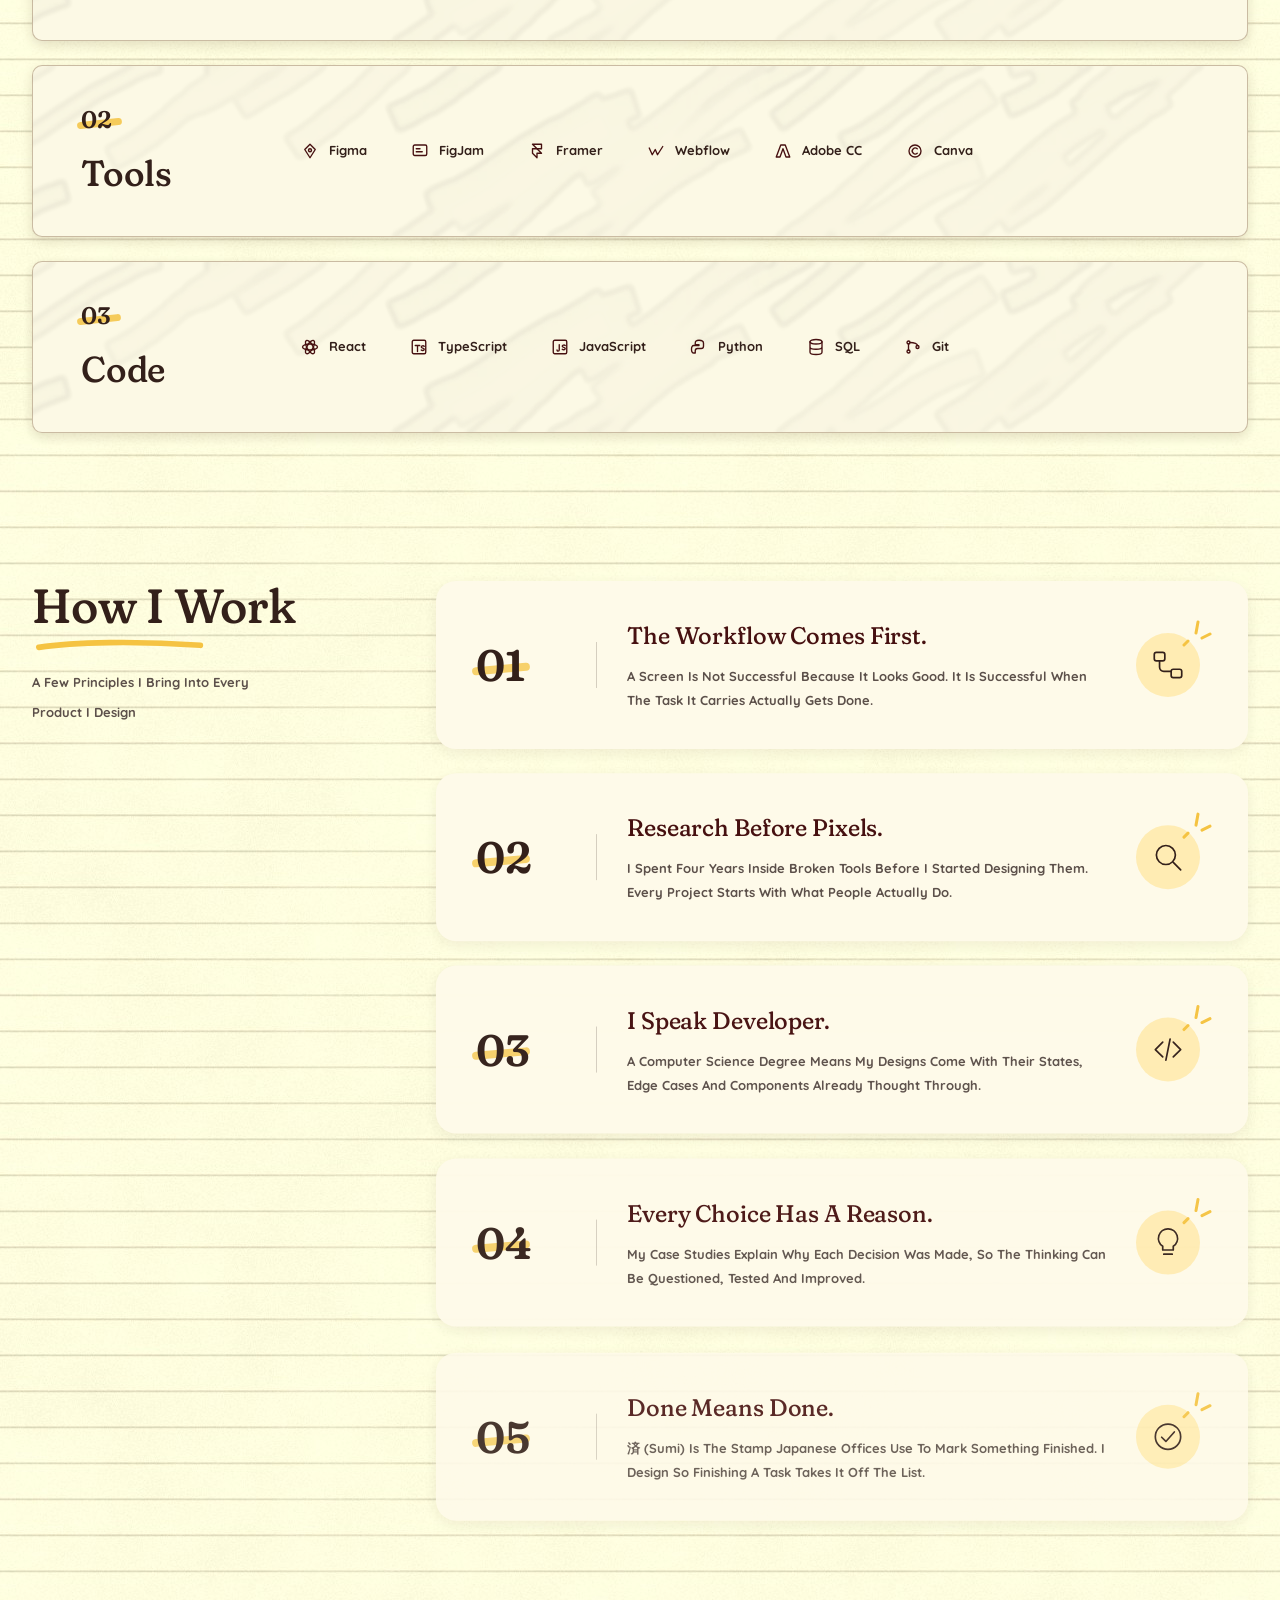
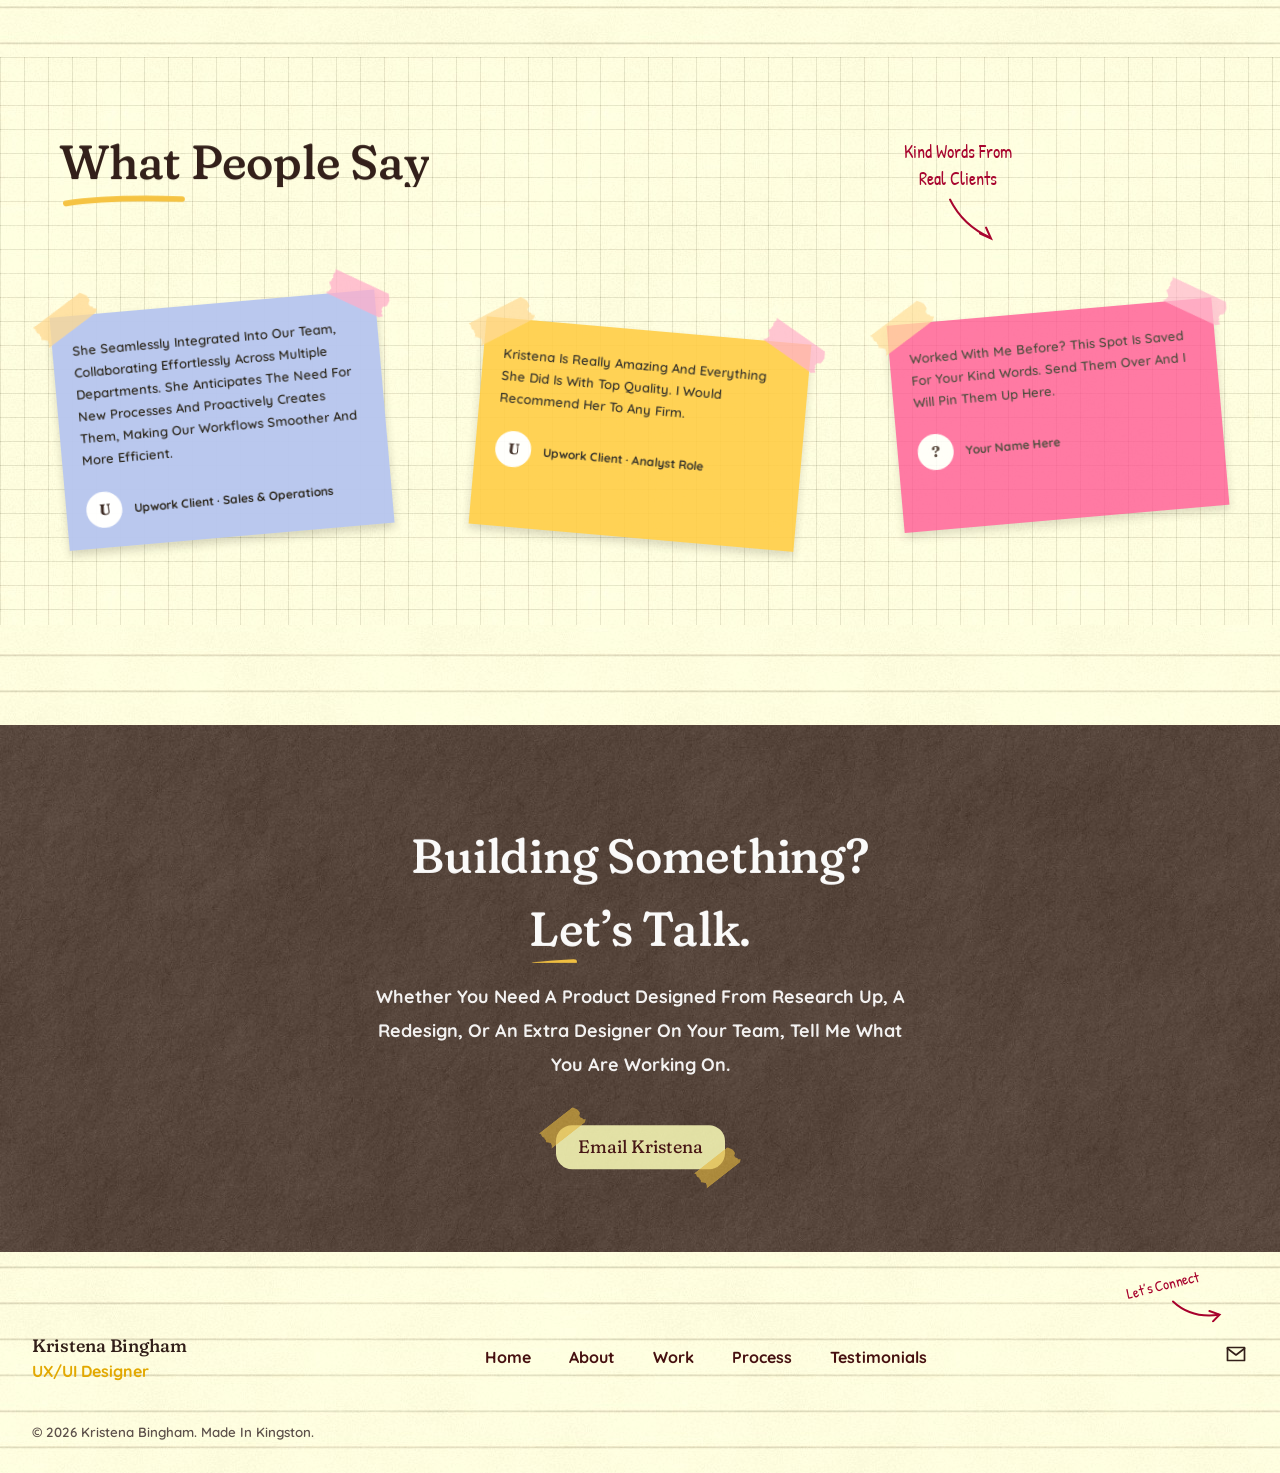
==== commit b69b658c: "Match the reference's components Plain headline and untaped hero button, a tools band of clean wordm" ====
--- a/index.html
+++ b/index.html
@@ -14,7 +14,7 @@
 <link rel="preconnect" href="https://fonts.googleapis.com">
 <link rel="preconnect" href="https://fonts.gstatic.com" crossorigin>
 <link rel="stylesheet" href="https://fonts.googleapis.com/css2?family=Fraunces:opsz,wght,SOFT,WONK@9..144,400..700,0..100,0..1&family=Quicksand:wght@400..700&family=Patrick+Hand&display=swap">
-<link rel="stylesheet" href="/assets/css/home-rj.css?v=14">
+<link rel="stylesheet" href="/assets/css/home-rj.css?v=16">
 <script>(function(d){d.classList.add('js');try{if(sessionStorage.getItem('kb-intro'))d.classList.add('intro-seen')}catch(e){}setTimeout(function(){if(!window.gsap)d.classList.remove('js')},3500)})(document.documentElement)</script>
 </head>
 <body id="top">
@@ -55,10 +55,10 @@
     <figcaption>Kristena, Kingston JA</figcaption>
   </figure>
   <div class="rv">
-    <h1>I Design Products That Look Good And <em>Work Even Better.<svg class="swipe" viewBox="0 0 300 16" preserveAspectRatio="none" aria-hidden="true"><path d="M4 10 C 80 4, 200 4, 296 8" stroke-width="5"/></svg></em></h1>
+    <h1>I Design Products That Look Good And Work Even Better.</h1>
     <p class="lead">UX/UI Designer With A Computer Science Degree And Four Years Inside The Workflows People Struggle With, Turning Research Into Screens That Actually Get The Job Done.</p>
     <div class="ctas">
-      <a class="btn btn-dark taped" href="#work">View My Work</a>
+      <a class="btn btn-dark" href="#work">View My Work</a>
       <a class="btn btn-line" href="mailto:bingham.kristina1@gmail.com">Email Me
         <svg viewBox="0 0 24 24" fill="none" stroke="currentColor" stroke-width="2" stroke-linecap="round" stroke-linejoin="round" aria-hidden="true"><path d="M4 6h16v12H4z"/><path d="M4 7l8 6 8-6"/></svg></a>
     </div>
@@ -67,12 +67,9 @@
 
 <div class="band-wrap">
   <div class="band tools rv">
-    <h2>What I Bring To Every Project<svg class="swipe zigline" viewBox="0 0 240 44" aria-hidden="true"><path d="M8 12 C 80 10, 160 8, 230 6 C 165 10, 105 14, 62 21 C 40 25, 44 33, 72 34 C 112 36, 152 36, 196 37" stroke-width="8"/></svg></h2>
-    <div class="marquee" aria-label="Skills">
-      <div class="track">
-        <span>User Research</span><span>Wireframing</span><span>Prototyping</span><span>Figma</span><span>Usability Testing</span><span>User Flows</span><span>HTML · CSS · JS</span>
-        <span aria-hidden="true">User Research</span><span aria-hidden="true">Wireframing</span><span aria-hidden="true">Prototyping</span><span aria-hidden="true">Figma</span><span aria-hidden="true">Usability Testing</span><span aria-hidden="true">User Flows</span><span aria-hidden="true">HTML · CSS · JS</span>
-      </div>
+    <h2>Tools I Design With Every Day<svg class="swipe zigline" viewBox="0 0 240 44" aria-hidden="true"><path d="M8 12 C 80 10, 160 8, 230 6 C 165 10, 105 14, 62 21 C 40 25, 44 33, 72 34 C 112 36, 152 36, 196 37" stroke-width="8"/></svg></h2>
+    <div class="marquee" aria-label="Tools">
+      <div class="track"><span>Figma</span><span>FigJam</span><span>Framer</span><span>Webflow</span><span>Adobe CC</span><span>Canva</span><span>Google UX</span><span aria-hidden="true">Figma</span><span aria-hidden="true">FigJam</span><span aria-hidden="true">Framer</span><span aria-hidden="true">Webflow</span><span aria-hidden="true">Adobe CC</span><span aria-hidden="true">Canva</span><span aria-hidden="true">Google UX</span></div>
     </div>
   </div>
 </div>
@@ -95,6 +92,7 @@
         <p class="role-l">My Role</p>
         <p class="role">UX Researcher &amp; Designer</p>
         <a class="btn btn-dark taped" href="/followup">View Case Study</a>
+        <div class="built"><span class="built-l">Built With</span><span class="store"><svg viewBox="0 0 24 24" aria-hidden="true"><path d="M12 3l7 7-7 11-7-11z"/><circle cx="12" cy="11" r="2"/></svg><span><small>Designed In</small>Figma</span></span><span class="store"><svg viewBox="0 0 24 24" aria-hidden="true"><rect x="3" y="4" width="18" height="14" rx="2"/><path d="M7 9h5M7 13h8"/></svg><span><small>Designed In</small>FigJam</span></span></div>
       </div>
       <p class="note hand">Nothing Gets Lost In The Chat<svg viewBox="0 0 70 46" fill="none" stroke="currentColor" stroke-width="2" stroke-linecap="round" aria-hidden="true"><path d="M4 4 C 10 26, 34 38, 62 40"/><path d="M52 32 L 63 40 L 51 45"/></svg></p>
       <div class="art" aria-hidden="true">
@@ -113,6 +111,7 @@
         <p class="role-l">My Role</p>
         <p class="role">UX Researcher &amp; Designer</p>
         <a class="btn btn-dark taped" href="/commute">View Case Study</a>
+        <div class="built"><span class="built-l">Built With</span><span class="store"><svg viewBox="0 0 24 24" aria-hidden="true"><path d="M12 3l7 7-7 11-7-11z"/><circle cx="12" cy="11" r="2"/></svg><span><small>Designed In</small>Figma</span></span><span class="store"><svg viewBox="0 0 24 24" aria-hidden="true"><rect x="3" y="4" width="18" height="14" rx="2"/><path d="M7 9h5M7 13h8"/></svg><span><small>Designed In</small>FigJam</span></span></div>
       </div>
       <p class="note hand">Where Is The Bus, Really?<svg viewBox="0 0 70 46" fill="none" stroke="currentColor" stroke-width="2" stroke-linecap="round" aria-hidden="true"><path d="M4 4 C 10 26, 34 38, 62 40"/><path d="M52 32 L 63 40 L 51 45"/></svg></p>
       <div class="art" aria-hidden="true">
@@ -131,6 +130,7 @@
         <p class="role-l">My Role</p>
         <p class="role">Product Designer</p>
         <a class="btn btn-dark taped" href="/rentscope">View Case Study</a>
+        <div class="built"><span class="built-l">Built With</span><span class="store"><svg viewBox="0 0 24 24" aria-hidden="true"><path d="M12 3l7 7-7 11-7-11z"/><circle cx="12" cy="11" r="2"/></svg><span><small>Designed In</small>Figma</span></span></div>
       </div>
       <p class="note hand">Is This Rent Fair?<svg viewBox="0 0 70 46" fill="none" stroke="currentColor" stroke-width="2" stroke-linecap="round" aria-hidden="true"><path d="M4 4 C 10 26, 34 38, 62 40"/><path d="M52 32 L 63 40 L 51 45"/></svg></p>
       <div class="art" aria-hidden="true">
@@ -171,34 +171,34 @@
     <div class="row rv">
       <div><span class="num">01</span><h3>Design</h3></div>
       <ul>
-        <li><svg viewBox="0 0 24 24" aria-hidden="true"><path d="M5 12l4 4 10-10"/></svg>User Research</li>
-        <li><svg viewBox="0 0 24 24" aria-hidden="true"><path d="M5 12l4 4 10-10"/></svg>User Flows</li>
-        <li><svg viewBox="0 0 24 24" aria-hidden="true"><path d="M5 12l4 4 10-10"/></svg>Wireframing</li>
-        <li><svg viewBox="0 0 24 24" aria-hidden="true"><path d="M5 12l4 4 10-10"/></svg>Prototyping</li>
-        <li><svg viewBox="0 0 24 24" aria-hidden="true"><path d="M5 12l4 4 10-10"/></svg>High Fidelity UI</li>
-        <li><svg viewBox="0 0 24 24" aria-hidden="true"><path d="M5 12l4 4 10-10"/></svg>Usability Evaluation</li>
+        <li><svg viewBox="0 0 24 24" aria-hidden="true"><circle cx="11" cy="11" r="6"/><path d="M16 16l5 5"/></svg>User Research</li>
+        <li><svg viewBox="0 0 24 24" aria-hidden="true"><rect x="3" y="4" width="6" height="5" rx="1"/><rect x="15" y="15" width="6" height="5" rx="1"/><path d="M6 9v4a3 3 0 0 0 3 3h6"/></svg>User Flows</li>
+        <li><svg viewBox="0 0 24 24" aria-hidden="true"><rect x="3" y="4" width="18" height="16" rx="2"/><path d="M3 9h18M9 9v11"/></svg>Wireframing</li>
+        <li><svg viewBox="0 0 24 24" aria-hidden="true"><path d="M5 3l14 8-6 2-2 6z"/></svg>Prototyping</li>
+        <li><svg viewBox="0 0 24 24" aria-hidden="true"><path d="M12 3l9 5-9 5-9-5z"/><path d="M3 13l9 5 9-5"/></svg>High Fidelity UI</li>
+        <li><svg viewBox="0 0 24 24" aria-hidden="true"><path d="M2 12s4-7 10-7 10 7 10 7-4 7-10 7S2 12 2 12z"/><circle cx="12" cy="12" r="3"/></svg>Usability Evaluation</li>
       </ul>
     </div>
     <div class="row rv">
       <div><span class="num">02</span><h3>Tools</h3></div>
       <ul>
-        <li><svg viewBox="0 0 24 24" aria-hidden="true"><path d="M5 12l4 4 10-10"/></svg>Figma</li>
-        <li><svg viewBox="0 0 24 24" aria-hidden="true"><path d="M5 12l4 4 10-10"/></svg>FigJam</li>
-        <li><svg viewBox="0 0 24 24" aria-hidden="true"><path d="M5 12l4 4 10-10"/></svg>Framer</li>
-        <li><svg viewBox="0 0 24 24" aria-hidden="true"><path d="M5 12l4 4 10-10"/></svg>Webflow</li>
-        <li><svg viewBox="0 0 24 24" aria-hidden="true"><path d="M5 12l4 4 10-10"/></svg>Adobe CC</li>
-        <li><svg viewBox="0 0 24 24" aria-hidden="true"><path d="M5 12l4 4 10-10"/></svg>Canva</li>
+        <li><svg viewBox="0 0 24 24" aria-hidden="true"><path d="M12 3l7 7-7 11-7-11z"/><circle cx="12" cy="11" r="2"/></svg>Figma</li>
+        <li><svg viewBox="0 0 24 24" aria-hidden="true"><rect x="3" y="4" width="18" height="14" rx="2"/><path d="M7 9h5M7 13h8"/></svg>FigJam</li>
+        <li><svg viewBox="0 0 24 24" aria-hidden="true"><path d="M6 3h12v6H12z"/><path d="M6 9h6l6 6H12v6l-6-6z"/></svg>Framer</li>
+        <li><svg viewBox="0 0 24 24" aria-hidden="true"><path d="M3 8l4 9 4-7 3 7 7-11"/></svg>Webflow</li>
+        <li><svg viewBox="0 0 24 24" aria-hidden="true"><path d="M9 4h6l6 16h-5l-4-11-4 11H3z"/></svg>Adobe CC</li>
+        <li><svg viewBox="0 0 24 24" aria-hidden="true"><circle cx="12" cy="12" r="8"/><path d="M15 9a4 4 0 1 0 0 6"/></svg>Canva</li>
       </ul>
     </div>
     <div class="row rv">
       <div><span class="num">03</span><h3>Code</h3></div>
       <ul>
-        <li><svg viewBox="0 0 24 24" aria-hidden="true"><path d="M5 12l4 4 10-10"/></svg>React</li>
-        <li><svg viewBox="0 0 24 24" aria-hidden="true"><path d="M5 12l4 4 10-10"/></svg>TypeScript</li>
-        <li><svg viewBox="0 0 24 24" aria-hidden="true"><path d="M5 12l4 4 10-10"/></svg>JavaScript</li>
-        <li><svg viewBox="0 0 24 24" aria-hidden="true"><path d="M5 12l4 4 10-10"/></svg>Python</li>
-        <li><svg viewBox="0 0 24 24" aria-hidden="true"><path d="M5 12l4 4 10-10"/></svg>SQL</li>
-        <li><svg viewBox="0 0 24 24" aria-hidden="true"><path d="M5 12l4 4 10-10"/></svg>Git</li>
+        <li><svg viewBox="0 0 24 24" aria-hidden="true"><ellipse cx="12" cy="12" rx="10" ry="4"/><ellipse cx="12" cy="12" rx="10" ry="4" transform="rotate(60 12 12)"/><ellipse cx="12" cy="12" rx="10" ry="4" transform="rotate(120 12 12)"/></svg>React</li>
+        <li><svg viewBox="0 0 24 24" aria-hidden="true"><rect x="3" y="3" width="18" height="18" rx="2"/><path d="M7 10h6M10 10v8M19 11c-1-1-4-1-4 1s4 1 4 3-3 2-4 1"/></svg>TypeScript</li>
+        <li><svg viewBox="0 0 24 24" aria-hidden="true"><rect x="3" y="3" width="18" height="18" rx="2"/><path d="M11 9v7c0 2-3 2-3 0M19 10c-1-1-4-1-4 1s4 1 4 3-3 2-4 1"/></svg>JavaScript</li>
+        <li><svg viewBox="0 0 24 24" aria-hidden="true"><path d="M12 3c-5 0-5 2-5 4v2h5v1H5c-2 0-3 2-3 5s1 5 3 5h2v-3c0-2 1-3 3-3h5c2 0 3-1 3-3V7c0-2-2-4-6-4z"/></svg>Python</li>
+        <li><svg viewBox="0 0 24 24" aria-hidden="true"><ellipse cx="12" cy="5" rx="8" ry="3"/><path d="M4 5v14c0 2 4 3 8 3s8-1 8-3V5M4 12c0 2 4 3 8 3s8-1 8-3"/></svg>SQL</li>
+        <li><svg viewBox="0 0 24 24" aria-hidden="true"><circle cx="6" cy="6" r="2"/><circle cx="6" cy="18" r="2"/><circle cx="18" cy="12" r="2"/><path d="M6 8v8M8 6c6 0 10 2 10 4"/></svg>Git</li>
       </ul>
     </div>
   </div>
--- a/assets/css/home-rj.css
+++ b/assets/css/home-rj.css
@@ -680,3 +680,39 @@
   .cs-hero h1{font-size:24px;line-height:28.8px}
 }
 @media (max-width:860px){.proj .note{margin-top:70px}.proj .art{margin-top:18px}}
+
+/* ===== component pass: match her components ===== */
+/* tools band: clean sans wordmarks, no separators */
+.marquee .track{gap:72px;align-items:center}
+.marquee span{font-family:var(--sans);font-weight:700;font-size:28px;letter-spacing:-.02em;color:#fff;gap:0}
+.marquee span::after{content:none}
+@media (max-width:860px){.marquee .track{gap:44px}.marquee span{font-size:22px}}
+
+/* "Built With" row in the style of her store buttons */
+.built{display:flex;align-items:center;gap:14px;flex-wrap:wrap;margin-top:26px}
+.built-l{font-weight:700;font-size:13px;color:var(--maroon);margin-right:6px}
+.store{display:inline-flex;align-items:center;gap:8px;border:1.5px solid var(--maroon);border-radius:10px;padding:5px 14px 5px 10px;background:transparent;color:var(--ink)}
+.store svg{width:20px;height:20px;fill:none;stroke:var(--ink);stroke-width:1.8;stroke-linecap:round;stroke-linejoin:round}
+.store span{display:grid;line-height:1.05;font-family:var(--serif);font-variation-settings:"SOFT" 100;font-size:16px}
+.store small{font-family:var(--sans);font-size:9px;font-weight:600;letter-spacing:.01em}
+@media (max-width:860px){.built{margin-top:20px;gap:10px}.store span{font-size:14px}}
+
+/* skills rows: bordered sheet with a faint brush texture, icon + bold label */
+.kit .row{background:#FCF9E5 url("/assets/images/paper/brush.webp") center/cover no-repeat;border:1.5px solid rgba(140,112,80,.45);border-radius:10px;box-shadow:0 4px 12px rgba(70,50,20,.15)}
+.kit .row h3{font-size:36px;font-weight:500}
+.kit ul{gap:16px 44px}
+.kit li{font-size:13px;font-weight:700;color:var(--ink);gap:10px}
+.kit li svg{width:18px;height:18px;color:var(--maroon);stroke-width:1.8}
+
+/* how I work: maroon titles, bigger dark icons with yellow sparks */
+.how h3{color:var(--maroon);font-size:24px}
+.how p{font-size:13px;font-weight:700;line-height:24px}
+.how .ic{position:relative;width:64px;height:64px;background:rgba(255,205,67,.32)}
+.how .ic svg{width:38px;height:38px;color:var(--ink);stroke-width:1.6}
+.how .ic::after{content:"";position:absolute;right:-12px;top:-14px;width:30px;height:30px;
+  background:url("data:image/svg+xml,%3Csvg xmlns='http://www.w3.org/2000/svg' viewBox='0 0 30 30' fill='none' stroke='%23F5C342' stroke-width='3' stroke-linecap='round'%3E%3Cpath d='M6 22L2 26M14 14l2-11M20 19l8-4'/%3E%3C/svg%3E") no-repeat}
+
+/* sticky note text at her size */
+.note-card p{font-size:13px;line-height:22px;font-weight:600}
+.note-card footer{font-size:12px}
+.kit .num{color:var(--ink)}
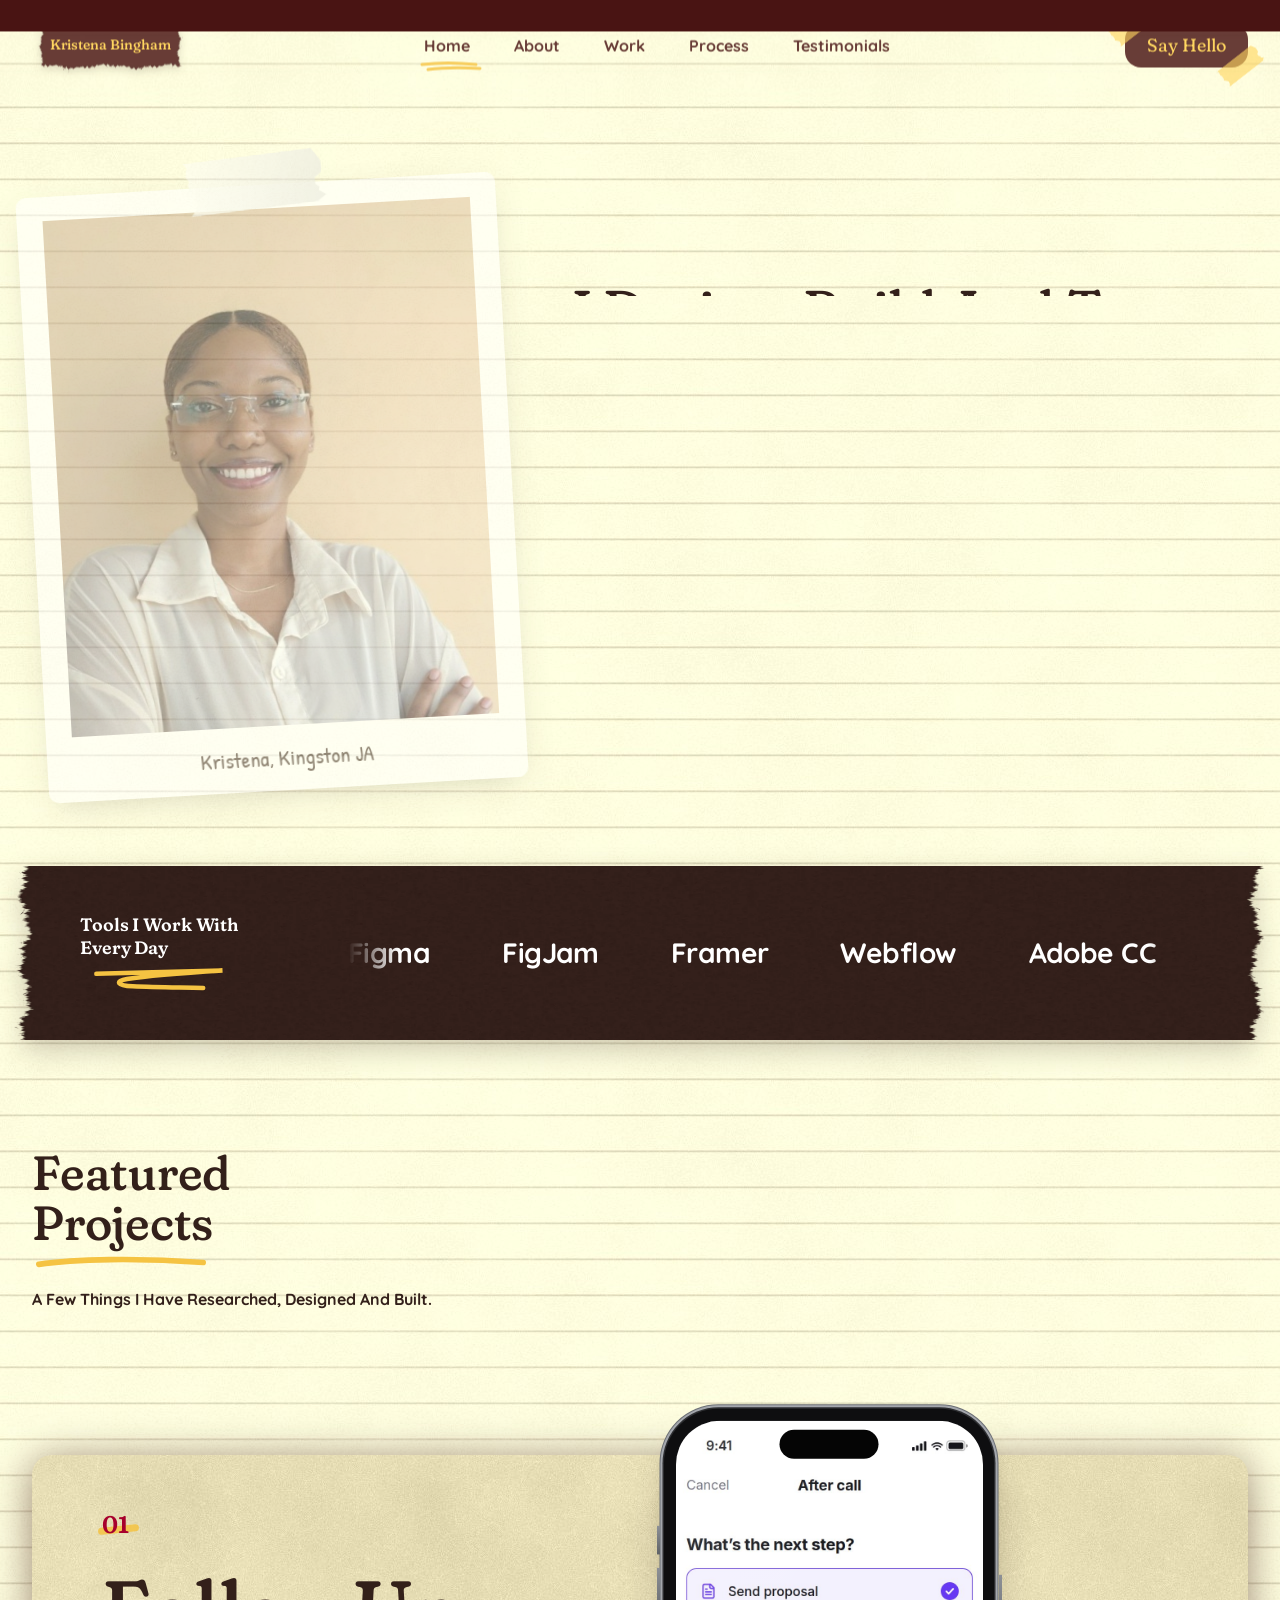
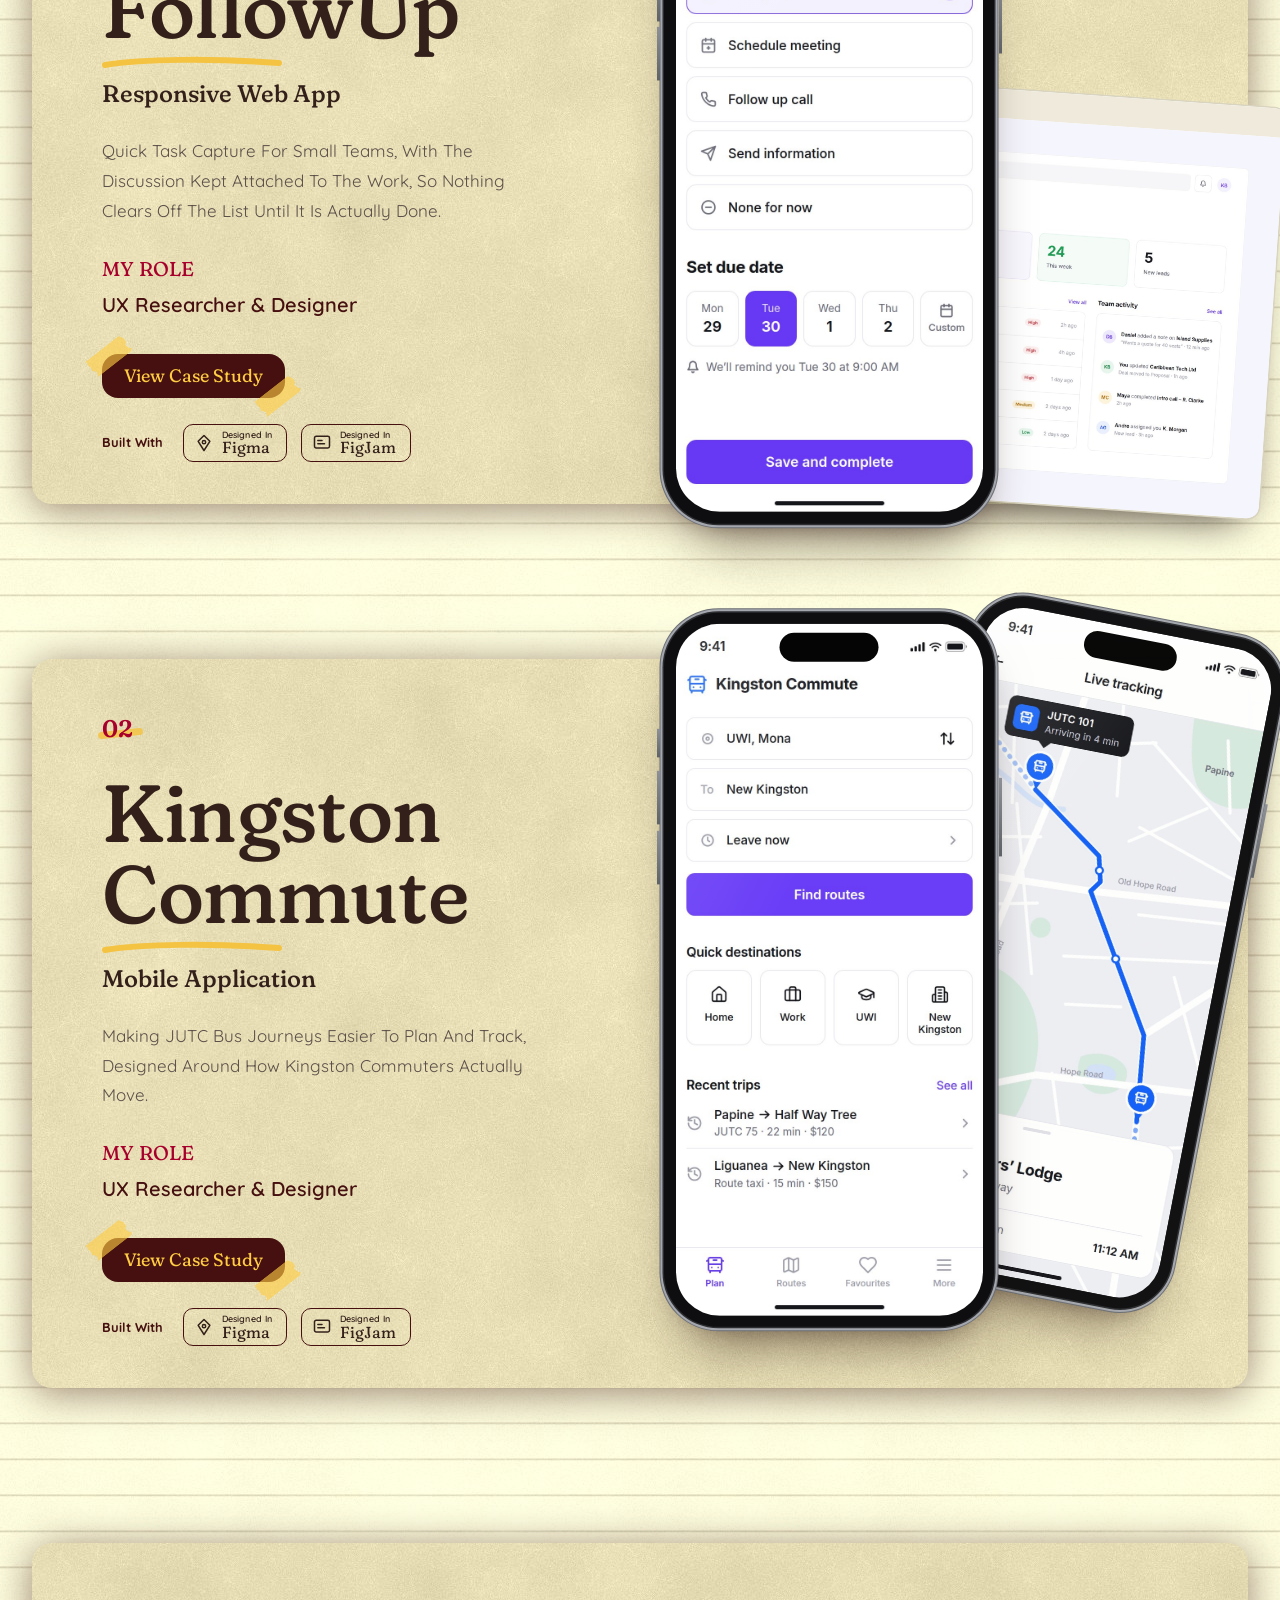
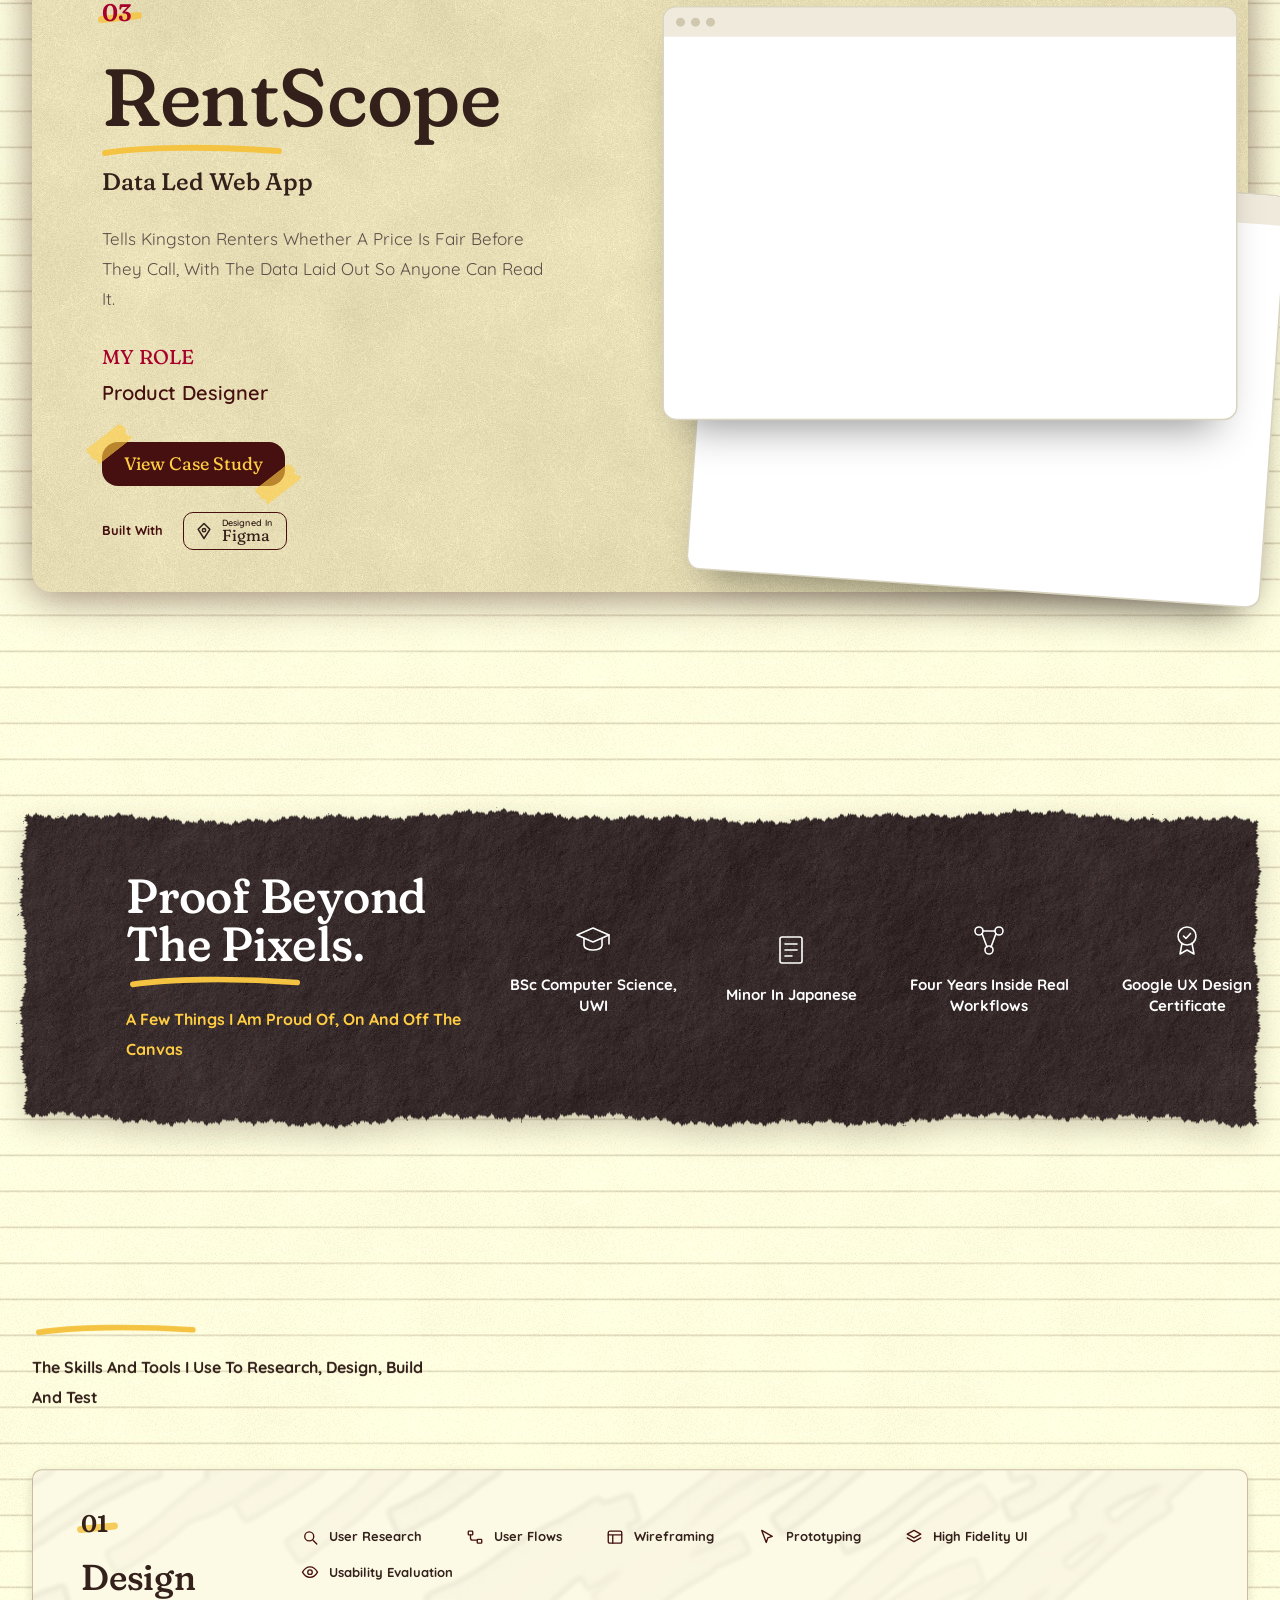
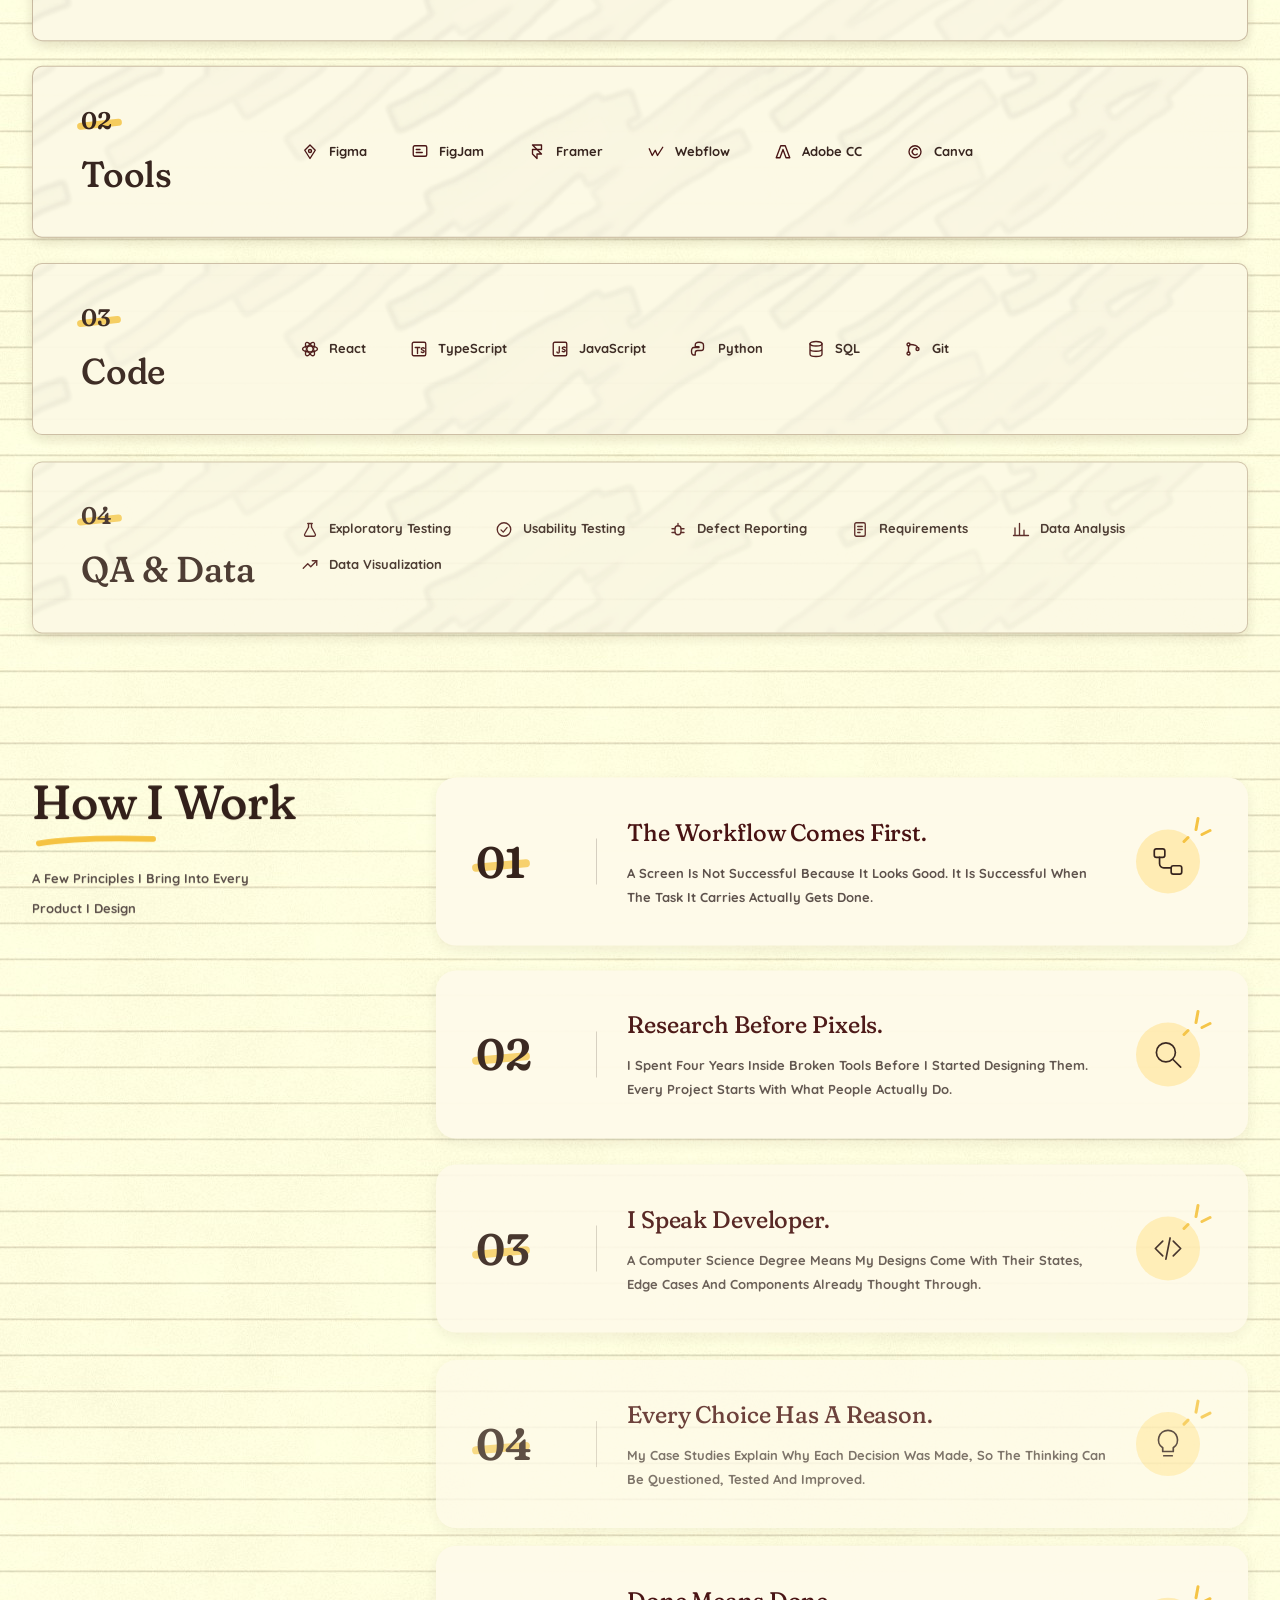
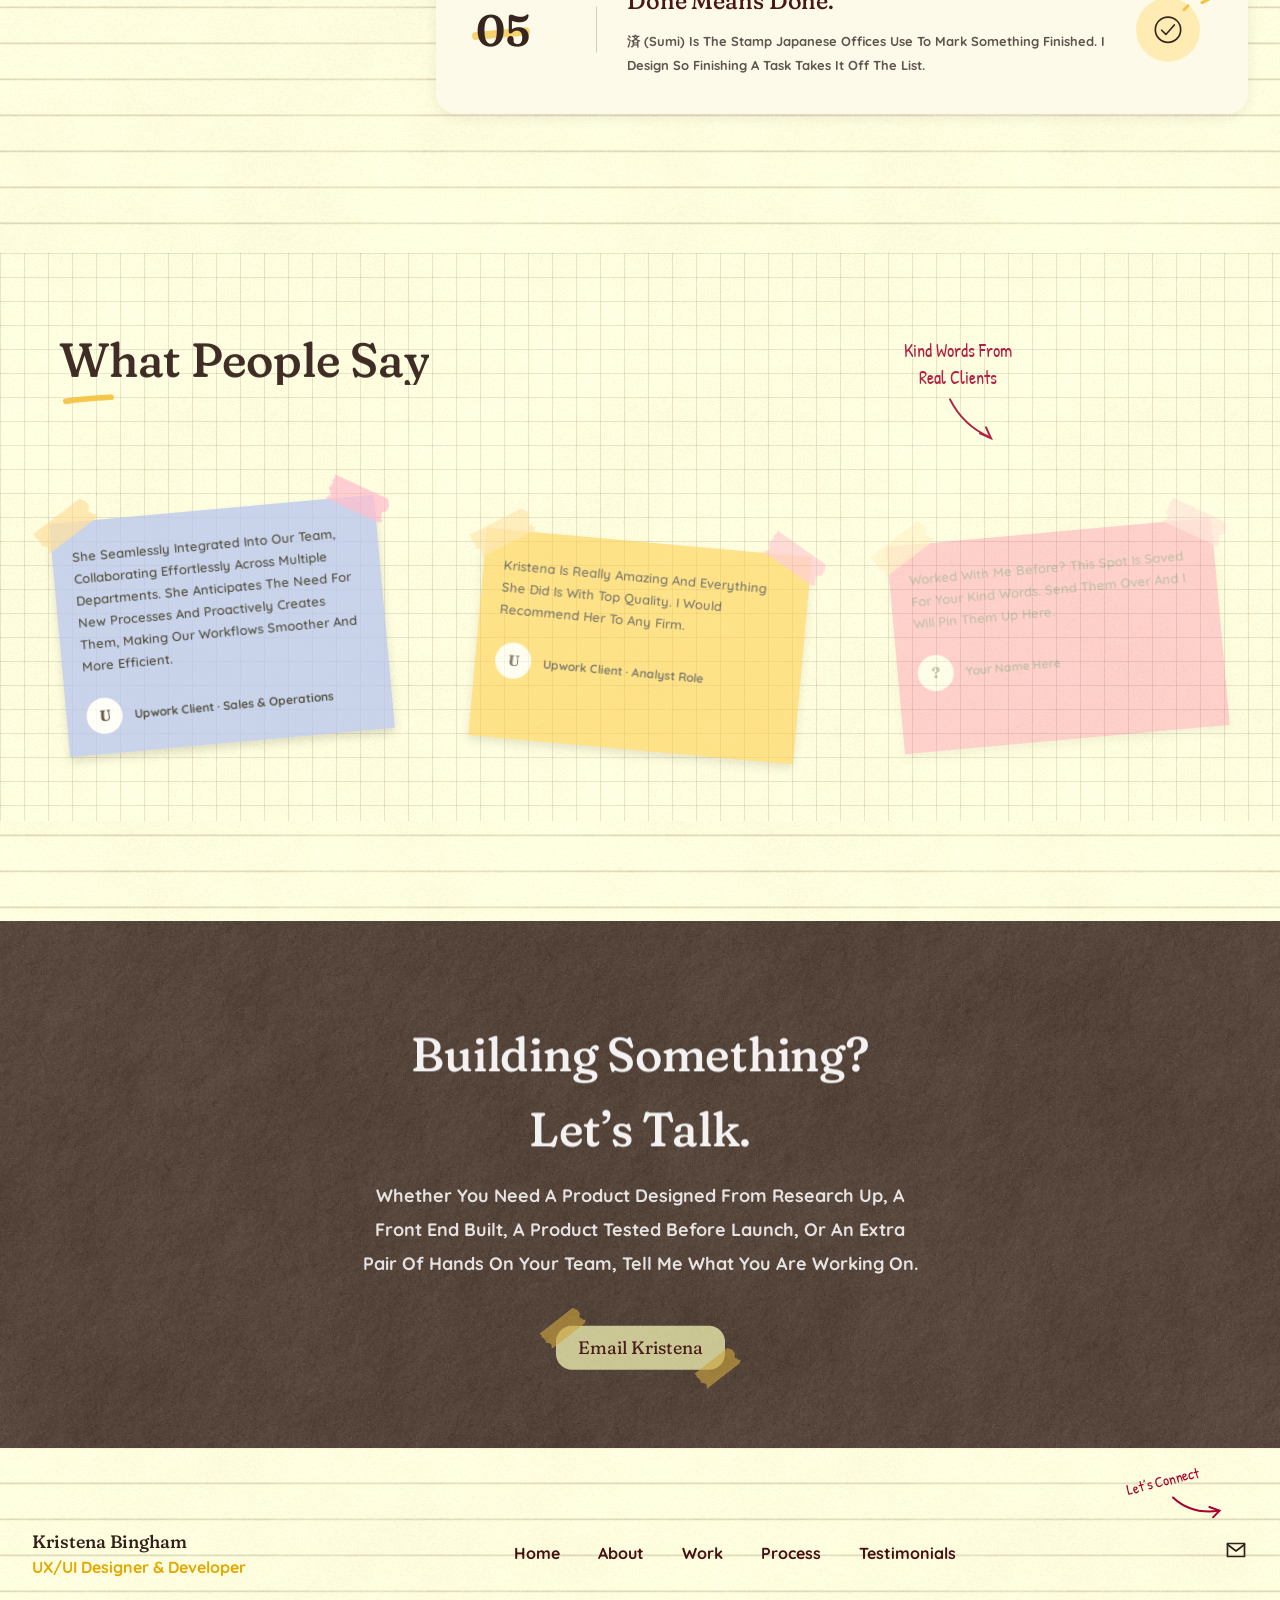
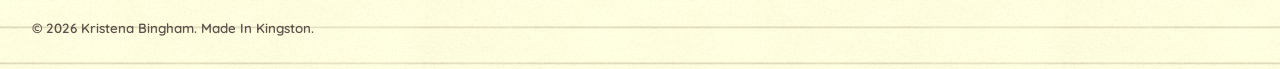
==== commit 5e722ca2: "Broaden homepage for design, front end, QA and data roles Co-Authored-By: Claude Opus 5.5 <noreply@a" ====
--- a/index.html
+++ b/index.html
@@ -3,11 +3,11 @@
 <head>
 <meta charset="utf-8">
 <meta name="viewport" content="width=device-width, initial-scale=1, viewport-fit=cover">
-<title>Kristena Bingham | UX/UI Designer</title>
-<meta name="description" content="UX/UI designer in Kingston, Jamaica, designing products that look good and work even better. Case studies: FollowUp, Kingston Commute and RentScope.">
+<title>Kristena Bingham | UX/UI Designer &amp; Front End Developer</title>
+<meta name="description" content="UX/UI designer and front end developer in Kingston, Jamaica, who researches, designs, builds and tests products. Case studies: FollowUp, Kingston Commute and RentScope.">
 <meta name="theme-color" content="#FFFFE0">
-<meta property="og:title" content="Kristena Bingham | UX/UI Designer">
-<meta property="og:description" content="UX/UI designer in Kingston, Jamaica, designing products that look good and work even better.">
+<meta property="og:title" content="Kristena Bingham | UX/UI Designer &amp; Front End Developer">
+<meta property="og:description" content="UX/UI designer and front end developer in Kingston, Jamaica, who researches, designs, builds and tests products.">
 <meta property="og:type" content="website">
 <meta property="og:image" content="https://kristena-bingham.vercel.app/assets/images/followup/today.jpg">
 <link rel="icon" href="data:image/svg+xml,%3Csvg xmlns='http://www.w3.org/2000/svg' viewBox='0 0 32 32'%3E%3Crect width='32' height='32' rx='7' fill='%23461010'/%3E%3Ctext x='16' y='22' font-family='Georgia' font-weight='700' font-size='15' text-anchor='middle' fill='%23FFCD43'%3EKB%3C/text%3E%3C/svg%3E">
@@ -55,8 +55,8 @@
     <figcaption>Kristena, Kingston JA</figcaption>
   </figure>
   <div class="rv">
-    <h1>I Design Products That Look Good And Work Even Better.</h1>
-    <p class="lead">UX/UI Designer With A Computer Science Degree And Four Years Inside The Workflows People Struggle With, Turning Research Into Screens That Actually Get The Job Done.</p>
+    <h1>I Design, Build And Test Products That Actually Work.</h1>
+    <p class="lead">UX/UI Designer And Front End Developer With A Computer Science Degree And Four Years Inside Real Workflows. I Research The Problem, Design The Screens, Help Build Them And Test Them Until They Get The Job Done.</p>
     <div class="ctas">
       <a class="btn btn-dark" href="#work">View My Work</a>
       <a class="btn btn-line" href="mailto:bingham.kristina1@gmail.com">Email Me
@@ -67,7 +67,7 @@
 
 <div class="band-wrap">
   <div class="band tools rv">
-    <h2>Tools I Design With Every Day<svg class="swipe zigline" viewBox="0 0 240 44" aria-hidden="true"><path d="M8 12 C 80 10, 160 8, 230 6 C 165 10, 105 14, 62 21 C 40 25, 44 33, 72 34 C 112 36, 152 36, 196 37" stroke-width="8"/></svg></h2>
+    <h2>Tools I Work With Every Day<svg class="swipe zigline" viewBox="0 0 240 44" aria-hidden="true"><path d="M8 12 C 80 10, 160 8, 230 6 C 165 10, 105 14, 62 21 C 40 25, 44 33, 72 34 C 112 36, 152 36, 196 37" stroke-width="8"/></svg></h2>
     <div class="marquee" aria-label="Tools">
       <div class="track"><span>Figma</span><span>FigJam</span><span>Framer</span><span>Webflow</span><span>Adobe CC</span><span>Canva</span><span>Google UX</span><span aria-hidden="true">Figma</span><span aria-hidden="true">FigJam</span><span aria-hidden="true">Framer</span><span aria-hidden="true">Webflow</span><span aria-hidden="true">Adobe CC</span><span aria-hidden="true">Canva</span><span aria-hidden="true">Google UX</span></div>
     </div>
@@ -163,9 +163,9 @@
 
 <section class="wrap block">
   <div class="head rv">
-    <h2>What I Design With</h2>
+    <h2>What I Work With</h2>
     <svg class="swipe" viewBox="0 0 180 18" aria-hidden="true"><path d="M3 11 C 40 5, 110 4, 177 9" stroke-width="6"/></svg>
-    <p>The Skills And Tools I Use Most To Turn Research Into Real Screens</p>
+    <p>The Skills And Tools I Use To Research, Design, Build And Test</p>
   </div>
   <div class="kit">
     <div class="row rv">
@@ -199,6 +199,17 @@
         <li><svg viewBox="0 0 24 24" aria-hidden="true"><path d="M12 3c-5 0-5 2-5 4v2h5v1H5c-2 0-3 2-3 5s1 5 3 5h2v-3c0-2 1-3 3-3h5c2 0 3-1 3-3V7c0-2-2-4-6-4z"/></svg>Python</li>
         <li><svg viewBox="0 0 24 24" aria-hidden="true"><ellipse cx="12" cy="5" rx="8" ry="3"/><path d="M4 5v14c0 2 4 3 8 3s8-1 8-3V5M4 12c0 2 4 3 8 3s8-1 8-3"/></svg>SQL</li>
         <li><svg viewBox="0 0 24 24" aria-hidden="true"><circle cx="6" cy="6" r="2"/><circle cx="6" cy="18" r="2"/><circle cx="18" cy="12" r="2"/><path d="M6 8v8M8 6c6 0 10 2 10 4"/></svg>Git</li>
+      </ul>
+    </div>
+    <div class="row rv">
+      <div><span class="num">04</span><h3>QA &amp; Data</h3></div>
+      <ul>
+        <li><svg viewBox="0 0 24 24" aria-hidden="true"><path d="M9 4h6M10 4v5l-5 9a2 2 0 0 0 2 3h10a2 2 0 0 0 2-3l-5-9V4"/></svg>Exploratory Testing</li>
+        <li><svg viewBox="0 0 24 24" aria-hidden="true"><circle cx="12" cy="12" r="9"/><path d="M8 12.5l3 3 5-6"/></svg>Usability Testing</li>
+        <li><svg viewBox="0 0 24 24" aria-hidden="true"><rect x="8" y="7" width="8" height="12" rx="4"/><path d="M12 7V4M8 11H4M20 11h-4M8 16H4M20 16h-4"/></svg>Defect Reporting</li>
+        <li><svg viewBox="0 0 24 24" aria-hidden="true"><rect x="5" y="3" width="14" height="18" rx="2"/><path d="M9 8h6M9 12h6M9 16h3"/></svg>Requirements</li>
+        <li><svg viewBox="0 0 24 24" aria-hidden="true"><path d="M4 20V10M10 20V4M16 20v-7M22 20H2"/></svg>Data Analysis</li>
+        <li><svg viewBox="0 0 24 24" aria-hidden="true"><path d="M3 17l6-6 4 4 8-8"/><path d="M15 7h6v6"/></svg>Data Visualization</li>
       </ul>
     </div>
   </div>
@@ -247,7 +258,7 @@
 
 <section class="talk" id="contact">
   <h2 class="rv">Building Something?<br><span>Let&rsquo;s Talk.<svg class="swipe" viewBox="0 0 160 16" preserveAspectRatio="none" aria-hidden="true"><path d="M4 10 C 50 4, 110 4, 156 8" stroke-width="5"/></svg></span></h2>
-  <p class="rv">Whether You Need A Product Designed From Research Up, A Redesign, Or An Extra Designer On Your Team, Tell Me What You Are Working On.</p>
+  <p class="rv">Whether You Need A Product Designed From Research Up, A Front End Built, A Product Tested Before Launch, Or An Extra Pair Of Hands On Your Team, Tell Me What You Are Working On.</p>
   <a class="btn btn-cream taped rv" href="mailto:bingham.kristina1@gmail.com">Email Kristena</a>
 </section>
 
@@ -256,7 +267,7 @@
 <footer class="foot wrap">
   <p class="hand">Let&rsquo;s Connect<svg viewBox="0 0 50 34" fill="none" stroke="currentColor" stroke-width="2" stroke-linecap="round" aria-hidden="true"><path d="M3 4 C 12 18, 26 26, 44 28"/><path d="M36 22 L 45 28 L 37 33"/></svg></p>
   <div class="row">
-    <div class="who"><b>Kristena Bingham</b><span>UX/UI Designer</span></div>
+    <div class="who"><b>Kristena Bingham</b><span>UX/UI Designer &amp; Developer</span></div>
     <nav aria-label="Footer"><a href="/">Home</a><a href="#about">About</a><a href="#work">Work</a><a href="#process">Process</a><a href="#testimonials">Testimonials</a></nav>
     <div class="soc"><a href="mailto:bingham.kristina1@gmail.com" aria-label="Email"><svg viewBox="0 0 24 24"><path d="M3.5 5.5h17v13h-17z"/><path d="M3.5 6.5l8.5 6.5 8.5-6.5"/></svg></a></div>
   </div>
